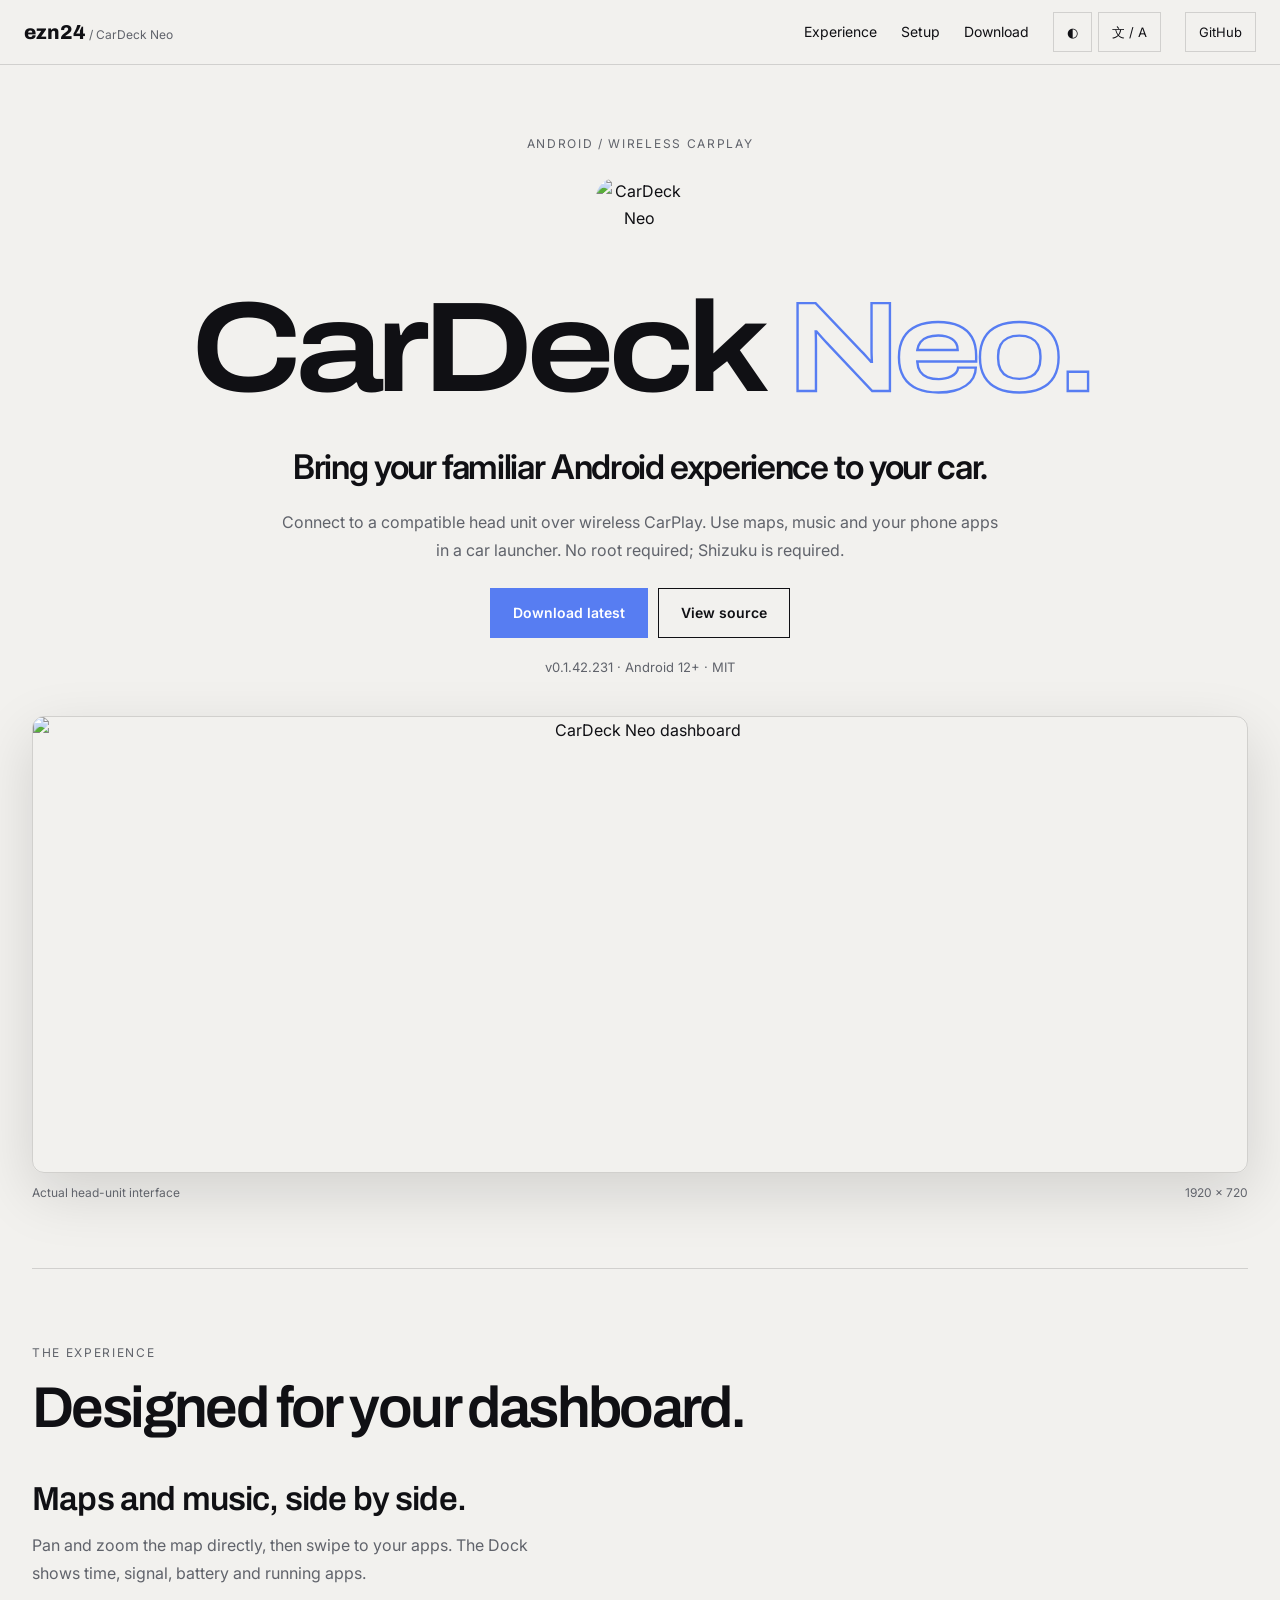
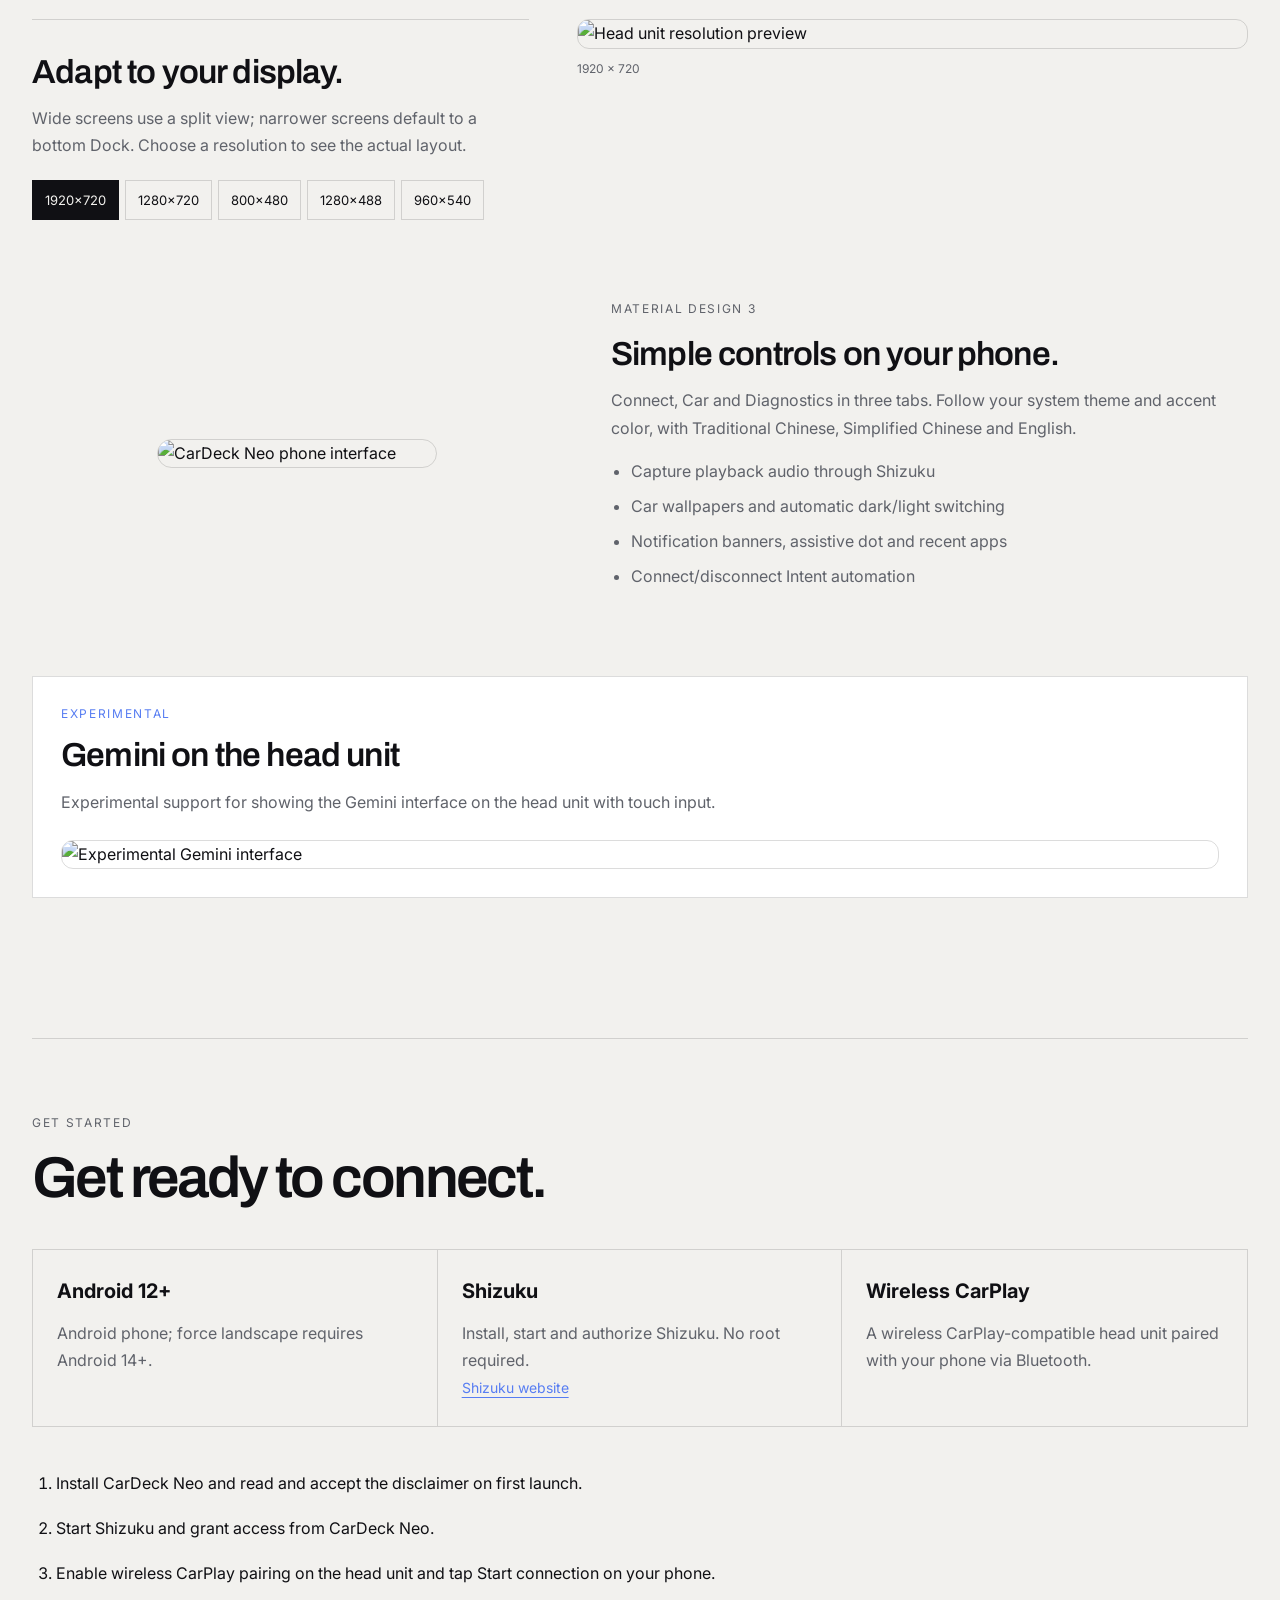
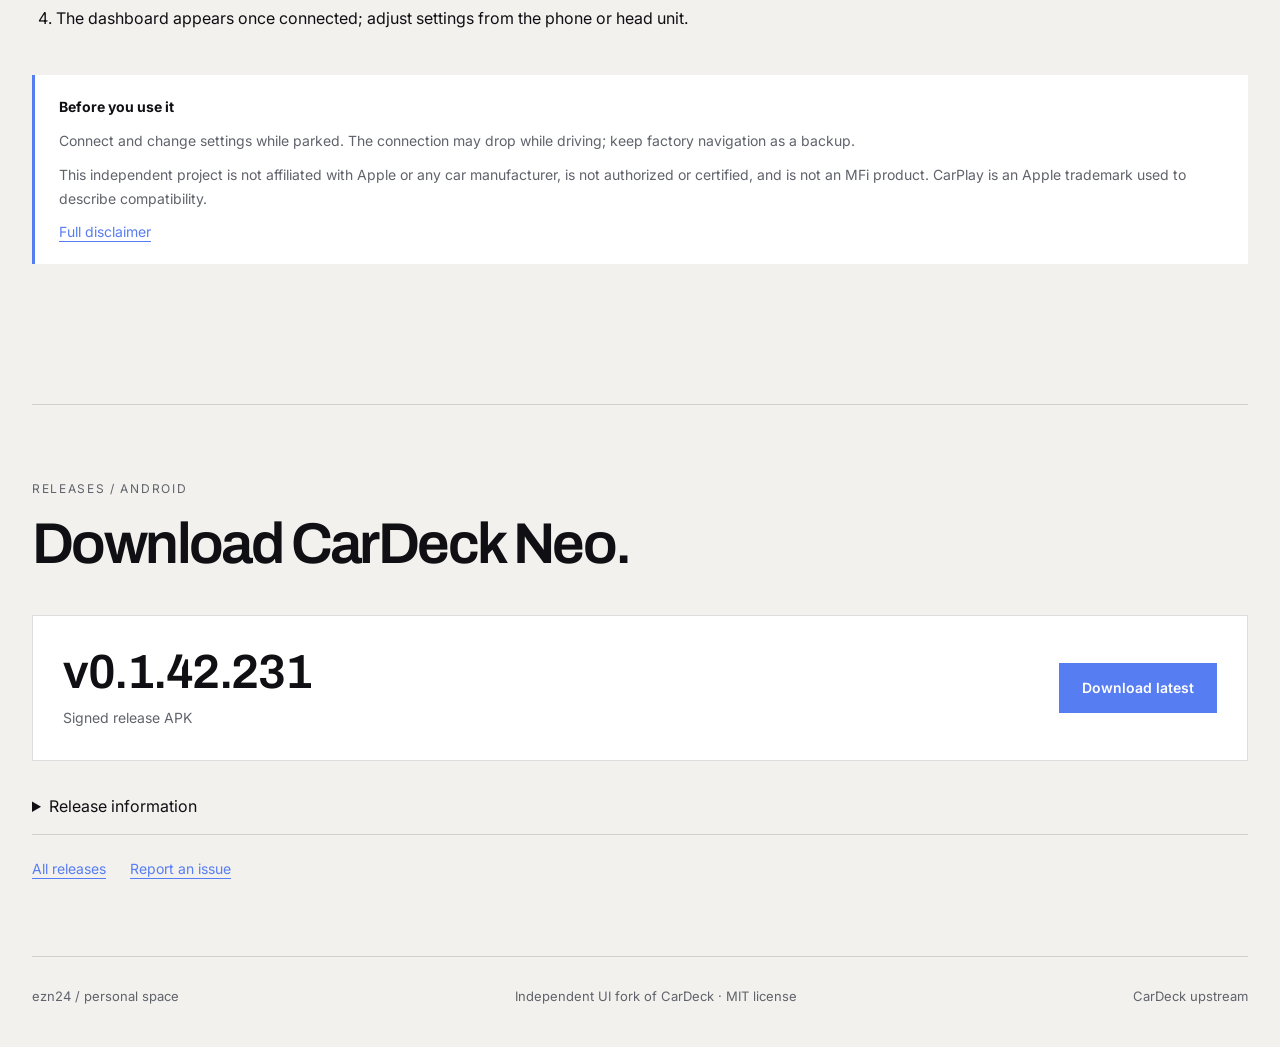
==== cardeck-neo/index.html @ fecfaf0f "Add multilingual CarDeck Neo product and download page" ====
<!doctype html>
<html lang="zh-Hant" data-theme="system">
<head>
  <meta charset="utf-8">
  <meta name="viewport" content="width=device-width,initial-scale=1">
  <meta name="color-scheme" content="light dark">
  <meta name="description" content="CarDeck Neo — Android 車載啟動器，透過無線 CarPlay 連接相容車機。">
  <title>CarDeck Neo — ezn24</title>
  <script>try{const t=localStorage.getItem('ezn24-theme');if(['light','dark','system'].includes(t))document.documentElement.dataset.theme=t}catch{}</script>
  <link rel="icon" href="https://raw.githubusercontent.com/ezn24/cardeck-neo/503ed3730d5a9365272294b79306cea5fcce115b/docs/images/icon.svg">
  <link rel="preconnect" href="https://fonts.googleapis.com">
  <link rel="preconnect" href="https://fonts.gstatic.com" crossorigin>
  <link href="https://fonts.googleapis.com/css2?family=Archivo:wdth,wght@118,620;118,800&family=Inter:wght@400;500;600;700&display=swap" rel="stylesheet">
  <link rel="stylesheet" href="./style.css?v=1">
  <script src="./app.js?v=1" defer></script>
</head>
<body>
  <header class="nav">
    <a class="brand" href="../">ezn24<span> / CarDeck Neo</span></a>
    <nav><a href="#experience" data-i="navExperience">體驗</a><a href="#setup" data-i="navSetup">安裝</a><a href="#download" data-i="navDownload">下載</a></nav>
    <div class="controls">
      <button id="theme" type="button" aria-label="Theme / 外觀" title="Theme / 外觀">◐</button>
      <button id="language" type="button" aria-label="Language / 語言" title="Language / 語言">文 / A</button>
      <div class="menu" id="theme-menu" hidden><button data-theme-choice="system" data-i="system">跟隨系統</button><button data-theme-choice="light" data-i="light">淺色</button><button data-theme-choice="dark" data-i="dark">深色</button></div>
      <div class="menu" id="language-menu" hidden><button data-lang-choice="system" data-i="system">跟隨系統</button><button data-lang-choice="zh-Hant">繁體中文</button><button data-lang-choice="zh-Hans">简体中文</button><button data-lang-choice="en">English</button></div>
    </div>
    <a class="github" href="https://github.com/ezn24/cardeck-neo">GitHub</a>
  </header>
  <main>
    <section class="hero wrap">
      <div class="eyebrow">ANDROID / WIRELESS CARPLAY</div>
      <img class="icon" src="https://raw.githubusercontent.com/ezn24/cardeck-neo/503ed3730d5a9365272294b79306cea5fcce115b/docs/images/icon.svg" width="88" height="88" alt="CarDeck Neo">
      <h1>CarDeck <em>Neo.</em></h1>
      <p class="lead" data-i="tagline">把熟悉的 Android 體驗，帶到你的車機。</p>
      <p class="intro" data-i="intro">透過無線 CarPlay 連接相容車機，在車載啟動器中使用地圖、音樂與手機應用程式。無須 Root，需要 Shizuku。</p>
      <div class="actions"><a class="button primary download-link" href="https://github.com/ezn24/cardeck-neo/releases/download/v0.1.42.231/CarDeck-Neo-0.1.42.231-release.apk" data-i="download">下載最新版</a><a class="button" href="https://github.com/ezn24/cardeck-neo" data-i="source">查看原始碼</a></div>
      <div class="release-inline"><span class="version">v0.1.42.231</span> · Android 12+ · MIT</div>
      <figure class="dashboard"><img src="https://raw.githubusercontent.com/ezn24/cardeck-neo/503ed3730d5a9365272294b79306cea5fcce115b/docs/screenshots/car-1920x720.png" alt="CarDeck Neo dashboard" width="1920" height="720" fetchpriority="high"><figcaption><span data-i="actual">實際車機介面</span><span>1920 × 720</span></figcaption></figure>
    </section>
    <section id="experience" class="wrap section">
      <div class="eyebrow">THE EXPERIENCE</div><h2 data-i="experienceTitle">為車載介面而設計。</h2>
      <div class="feature-layout">
        <div><h3 data-i="dashboardTitle">地圖與音樂，並排呈現。</h3><p data-i="dashboardText">可直接拖曳、縮放地圖，並從主畫面切換至應用程式頁面。Dock 提供時間、訊號、電量和執行中的應用程式。</p>
        <div class="divider"></div><h3 data-i="layoutTitle">適應不同車機尺寸。</h3><p data-i="layoutText">寬螢幕使用左右分割，較窄螢幕預設將 Dock 移到底部。選擇尺寸查看實際畫面。</p>
        <div class="sizes" aria-label="Screen resolution"><button data-shot="car-1920x720.png" aria-pressed="true">1920×720</button><button data-shot="car-1280x720.png">1280×720</button><button data-shot="car-800x480.png">800×480</button><button data-shot="car-1280x488.png">1280×488</button><button data-shot="car-960x540.png">960×540</button></div></div>
        <figure class="display-preview"><img id="resolution-image" src="https://raw.githubusercontent.com/ezn24/cardeck-neo/503ed3730d5a9365272294b79306cea5fcce115b/docs/screenshots/car-1920x720.png" alt="Head unit resolution preview" loading="lazy"><figcaption id="resolution-caption">1920 × 720</figcaption></figure>
      </div>
      <div class="feature-layout phone-layout"><img class="phone" src="https://raw.githubusercontent.com/ezn24/cardeck-neo/503ed3730d5a9365272294b79306cea5fcce115b/docs/screenshots/phone-home.png" alt="CarDeck Neo phone interface" loading="lazy"><div><div class="eyebrow">MATERIAL DESIGN 3</div><h3 data-i="phoneTitle">手機端，保持簡潔。</h3><p data-i="phoneText">連線、車機設定與診斷集中在三個分頁。跟隨系統深淺主題與主題色，支援繁體中文、簡體中文和英文。</p><ul class="feature-list"><li data-i="audio">透過 Shizuku 擷取系統播放音訊</li><li data-i="wallpaper">車機桌布、深淺主題自動切換</li><li data-i="notifications">通知橫幅、輔助圓點與最近使用的應用程式</li><li data-i="automation">連線／斷線 Intent 自動化</li></ul></div></div>
      <div class="gemini"><div class="eyebrow">EXPERIMENTAL</div><h3 data-i="geminiTitle">Gemini 車機整合</h3><p data-i="geminiText">實驗性功能，可在車機顯示 Gemini 介面並回應觸控。</p><img src="https://raw.githubusercontent.com/ezn24/cardeck-neo/503ed3730d5a9365272294b79306cea5fcce115b/docs/screenshots/car-gemini-1920x720.png" alt="Experimental Gemini interface" loading="lazy"></div>
    </section>
    <section id="setup" class="wrap section"><div class="eyebrow">GET STARTED</div><h2 data-i="setupTitle">準備好，開始連線。</h2>
      <div class="requirements"><div><strong>Android 12+</strong><p data-i="reqAndroid">Android 手機；強制橫向需要 Android 14+。</p></div><div><strong>Shizuku</strong><p data-i="reqShizuku">安裝、啟動並授權 Shizuku，無須 Root。</p><a href="https://shizuku.rikka.app/" data-i="shizukuLink">Shizuku 官方網站</a></div><div><strong>Wireless CarPlay</strong><p data-i="reqCar">支援無線 CarPlay 的車機，已與手機透過藍牙配對。</p></div></div>
      <ol class="steps"><li data-i="step1">安裝 CarDeck Neo，首次啟動時閱讀並同意免責聲明。</li><li data-i="step2">啟動 Shizuku，並在 CarDeck Neo 首頁授權。</li><li data-i="step3">開啟車機的無線 CarPlay 配對模式，在手機點選開始連線。</li><li data-i="step4">連線後車機會出現主畫面，可透過手機或車機設定調整。</li></ol>
      <aside class="notice"><strong data-i="safetyTitle">使用前請注意</strong><p data-i="safety">請在停車時連線與調整設定。行駛途中可能斷線，請保留原廠導航作為備援。</p><p data-i="unofficial">本專案與 Apple 或車廠無隸屬關係，未獲授權或認證，並非 MFi 產品。CarPlay 為 Apple 商標，僅用於說明相容性。</p><a href="https://github.com/ezn24/cardeck-neo/blob/main/DISCLAIMER.md" data-i="disclaimer">完整免責聲明</a></aside>
    </section>
    <section id="download" class="wrap section"><div class="eyebrow">RELEASES / ANDROID</div><h2 data-i="downloadTitle">下載 CarDeck Neo。</h2><div class="download-panel"><div><strong class="version">v0.1.42.231</strong><p id="release-date"></p><p id="release-info" data-i="signed">正式簽名 APK</p></div><a class="button primary download-link" href="https://github.com/ezn24/cardeck-neo/releases/download/v0.1.42.231/CarDeck-Neo-0.1.42.231-release.apk" data-i="download">下載最新版</a></div><details><summary data-i="details">版本資訊</summary><pre id="release-notes"></pre></details><div class="inline-links"><a href="https://github.com/ezn24/cardeck-neo/releases" data-i="releases">所有版本</a><a href="https://github.com/ezn24/cardeck-neo/issues" data-i="issues">問題回報</a></div></section>
  </main>
  <footer class="wrap"><a href="../">ezn24 / personal space</a><span data-i="credits">基於 CarDeck 的獨立 UI 衍生專案 · MIT 授權</span><a href="https://github.com/shaonialife/cardeck">CarDeck upstream</a></footer>
</body>
</html>
---- cardeck-neo/style.css ----
:root{color-scheme:light;--bg:#f2f1ee;--ink:#101014;--muted:#60636b;--line:#10101425;--surface:#fff;--accent:#577df2}
:root[data-theme=dark]{color-scheme:dark;--bg:#121316;--ink:#f4f4f4;--muted:#aaaeb8;--line:#ffffff26;--surface:#1b1d22}
@media(prefers-color-scheme:dark){:root[data-theme=system]{color-scheme:dark;--bg:#121316;--ink:#f4f4f4;--muted:#aaaeb8;--line:#ffffff26;--surface:#1b1d22}}
*{box-sizing:border-box}html{scroll-behavior:smooth;scroll-padding-top:88px}body{margin:0;background:var(--bg);color:var(--ink);font:16px/1.7 Inter,"Noto Sans TC",sans-serif}a{color:inherit;text-decoration:none}button{font:inherit;color:inherit;cursor:pointer;background:transparent;border:1px solid var(--line)}a:focus-visible,button:focus-visible,summary:focus-visible{outline:2px solid var(--accent);outline-offset:4px}.nav{position:sticky;top:0;z-index:5;display:flex;align-items:center;gap:24px;padding:12px max(24px,calc((100vw - 1240px)/2));border-bottom:1px solid var(--line);background:var(--bg)}.brand{font:800 20px Archivo,sans-serif;white-space:nowrap}.brand span{font:12px Inter,sans-serif;color:var(--muted)}nav{display:flex;gap:24px;margin-left:auto;font-size:14px}nav a:hover,.github:hover,.inline-links a:hover{color:var(--accent)}.controls{display:flex;gap:6px;position:relative}.controls>button,.github{padding:8px 13px;border:1px solid var(--line);font-size:13px;white-space:nowrap;transition:background .2s,color .2s}.controls>button:hover,.github:hover{background:var(--ink);color:var(--bg)}.menu{position:absolute;right:0;top:46px;width:160px;padding:5px;background:var(--surface);border:1px solid var(--line);box-shadow:0 12px 30px #0002}.menu button{display:block;width:100%;text-align:left;border:0;padding:9px;font-size:14px}.menu button:hover{background:var(--accent);color:white}.wrap{width:min(1240px,calc(100% - 64px));margin:auto}.hero{text-align:center;padding-top:70px}.eyebrow{font:12px/1.5 Inter,monospace;letter-spacing:.14em;color:var(--muted);text-transform:uppercase}.icon{display:block;margin:25px auto 16px;border-radius:20px}.hero h1{font:620 clamp(58px,10vw,148px)/.98 Archivo,Inter,sans-serif;font-stretch:118%;letter-spacing:-.06em;margin:20px 0 26px}.hero em{font-style:normal;color:transparent;-webkit-text-stroke:2.4px var(--accent)}.lead{font-size:clamp(22px,3vw,34px);letter-spacing:-.04em;margin:0 0 14px;font-weight:600}.intro{max-width:720px;margin:0 auto 24px;color:var(--muted)}.actions{display:flex;justify-content:center;gap:10px;flex-wrap:wrap}.button{display:inline-flex;align-items:center;justify-content:center;border:1px solid var(--ink);padding:12px 22px;min-height:48px;font-size:14px;font-weight:600;transition:background .2s,color .2s,transform .2s}.button:hover{background:var(--ink);color:var(--bg);transform:translateY(-2px)}.primary{background:var(--accent);border-color:var(--accent);color:white}.primary:hover{background:var(--ink);border-color:var(--ink)}.release-inline{font-size:13px;color:var(--muted);margin:18px 0 38px}.dashboard,.display-preview{margin:0}.dashboard img,.display-preview img,.gemini img{display:block;width:100%;height:auto;border:1px solid var(--line);border-radius:12px}.dashboard img{box-shadow:0 20px 60px #0002}.dashboard figcaption,.display-preview figcaption{display:flex;justify-content:space-between;font-size:12px;color:var(--muted);padding-top:10px}.section{border-top:1px solid var(--line);padding:75px 0;margin-top:65px}h2{font:620 clamp(32px,4.5vw,64px)/1.12 Archivo,Inter,sans-serif;letter-spacing:-.045em;margin:14px 0 38px}h3{font:600 clamp(22px,2.6vw,34px)/1.25 Archivo,Inter,sans-serif;letter-spacing:-.025em;margin:0 0 12px}p{margin:0 0 16px}.feature-layout{display:grid;grid-template-columns:1fr 1.35fr;gap:48px;align-items:center}.feature-layout p,.gemini p{color:var(--muted)}.divider{border-top:1px solid var(--line);margin:32px 0}.sizes{display:flex;flex-wrap:wrap;gap:6px;margin-top:20px}.sizes button{padding:8px 12px;font-size:13px}.sizes button[aria-pressed=true]{background:var(--ink);color:var(--bg);border-color:var(--ink)}.display-preview{min-height:220px;display:flex;flex-direction:column;justify-content:center}.phone-layout{margin-top:80px;grid-template-columns:1fr 1.2fr}.phone{max-width:280px;width:85%;display:block;margin:auto;border-radius:20px;border:1px solid var(--line)}.phone-layout .eyebrow{margin-bottom:16px}.feature-list{padding-left:20px;color:var(--muted)}.feature-list li{margin:8px 0}.gemini{margin-top:70px;padding:28px;background:var(--surface);border:1px solid var(--line)}.gemini .eyebrow{color:var(--accent);margin-bottom:12px}.gemini img{margin-top:24px}.requirements{display:grid;grid-template-columns:repeat(3,1fr);border:1px solid var(--line)}.requirements>div{padding:24px;border-right:1px solid var(--line)}.requirements>div:last-child{border:0}.requirements strong{font-size:20px}.requirements p{color:var(--muted);margin:12px 0 0}.requirements a,.notice a,.inline-links a{font-size:14px;color:var(--accent);text-decoration:underline;text-underline-offset:4px}.steps{padding-left:24px;margin:34px 0;color:var(--ink)}.steps li{padding:9px 0}.notice{border-left:3px solid var(--accent);padding:20px 24px;background:var(--surface);font-size:14px}.notice p{margin:10px 0;color:var(--muted)}.download-panel{display:flex;justify-content:space-between;align-items:center;gap:20px;padding:30px;background:var(--surface);border:1px solid var(--line)}.download-panel strong{font:620 clamp(24px,4vw,48px) Archivo,sans-serif;letter-spacing:-.03em}.download-panel p{color:var(--muted);margin:8px 0 0;font-size:14px}details{margin-top:18px;border-bottom:1px solid var(--line);padding:14px 0}summary{cursor:pointer}pre{font:13px/1.6 monospace;white-space:pre-wrap;overflow-wrap:anywhere;color:var(--muted)}.inline-links{display:flex;gap:24px;padding-top:22px}footer{display:flex;flex-wrap:wrap;justify-content:space-between;gap:16px;border-top:1px solid var(--line);padding:28px 0 40px;color:var(--muted);font-size:13px}.hero>*{animation:enter .8s ease both}.hero h1{animation-delay:.08s}.dashboard{animation-delay:.16s}@keyframes enter{from{opacity:0;transform:translateY(16px)}to{opacity:1;transform:none}}
@media(max-width:760px){.nav{padding:10px 14px;gap:10px;flex-wrap:wrap}.brand{font-size:17px}.brand span{display:none}nav{order:3;width:100%;justify-content:center;border-top:1px solid var(--line);padding-top:8px;gap:25px}.controls{margin-left:auto}.wrap{width:calc(100% - 32px)}.hero{padding-top:42px}.hero em{-webkit-text-stroke:1.6px var(--accent)}.section{padding:42px 0;margin-top:36px}.feature-layout,.phone-layout{grid-template-columns:1fr;gap:24px}.phone-layout{margin-top:45px}.gemini{margin-top:38px;padding:16px}.requirements{grid-template-columns:1fr}.requirements>div{border-right:0;border-bottom:1px solid var(--line)}.download-panel{align-items:flex-start;flex-direction:column;padding:20px}.display-preview{min-height:0}.hero h1{font-size:clamp(48px,12vw,92px)}footer{flex-direction:column}}
@media(prefers-reduced-motion:reduce){*,*:before,*:after{animation:none!important;transition:none!important;scroll-behavior:auto!important}}
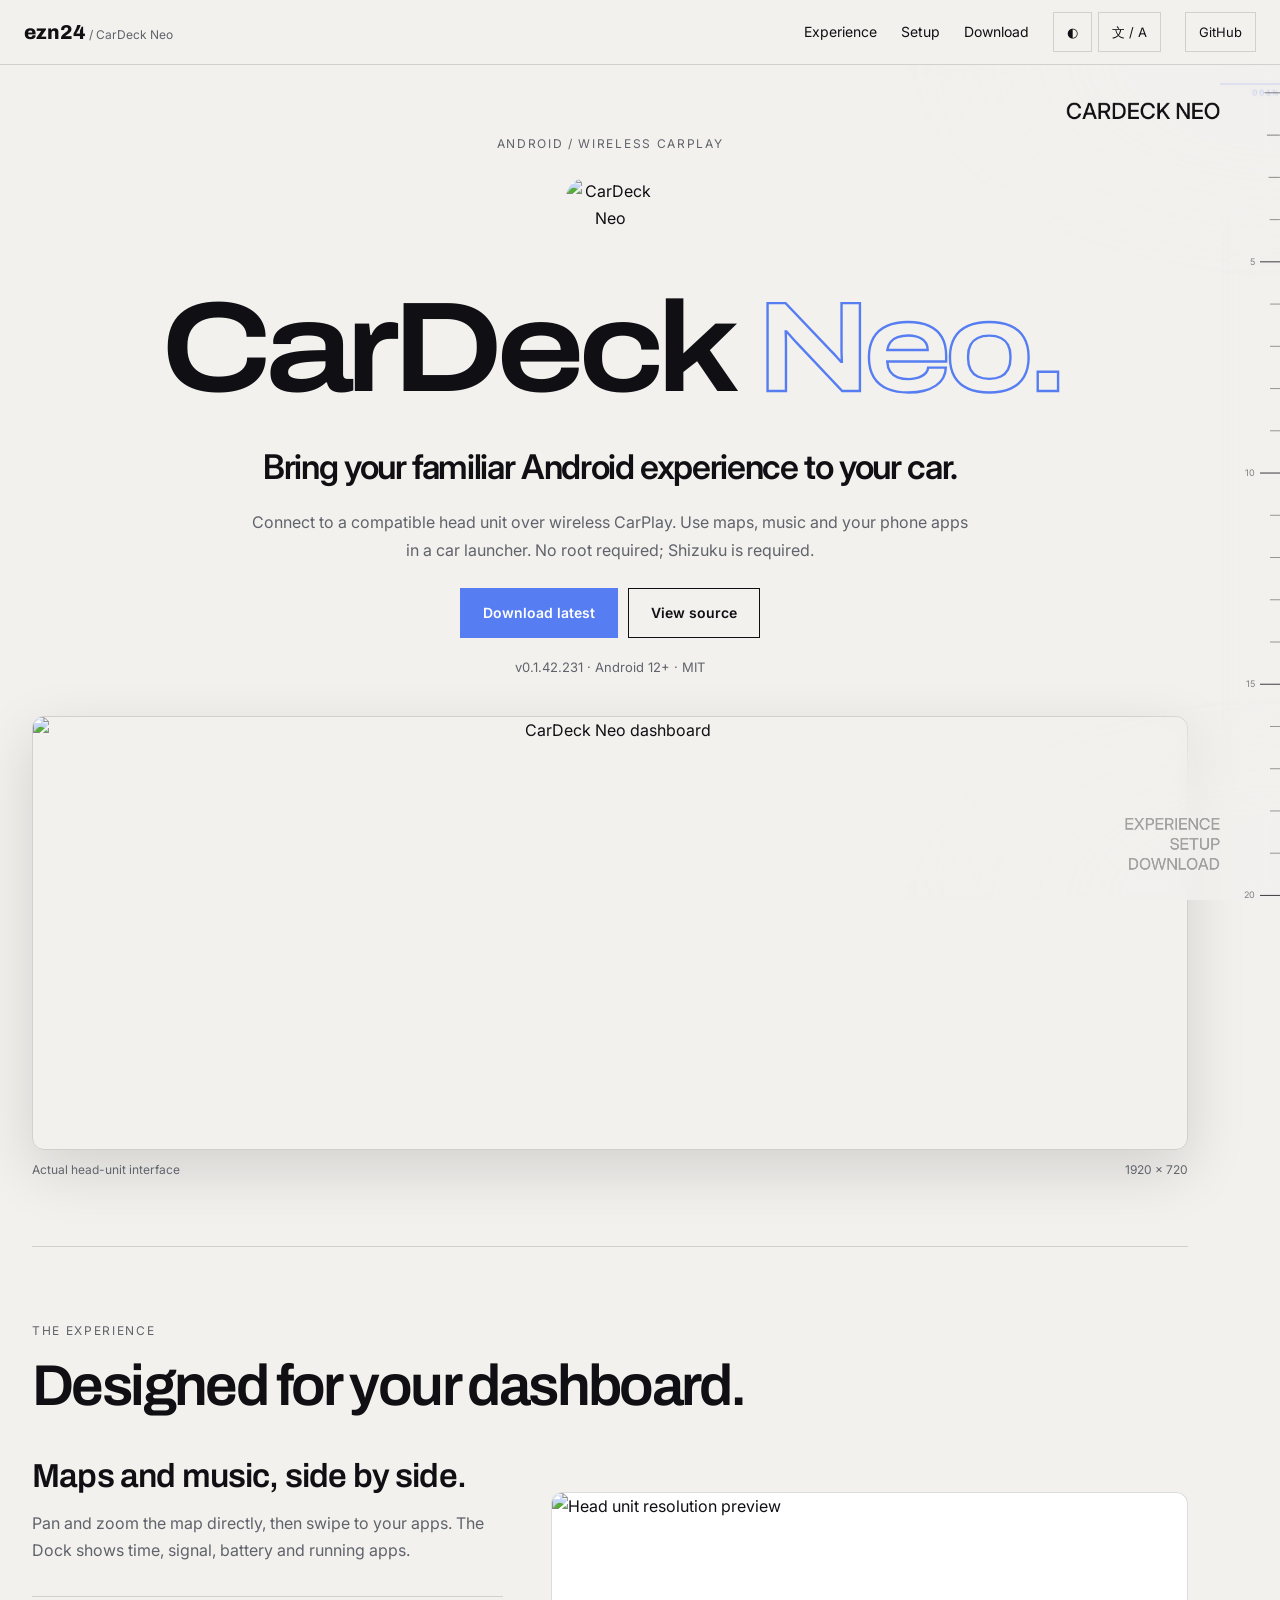
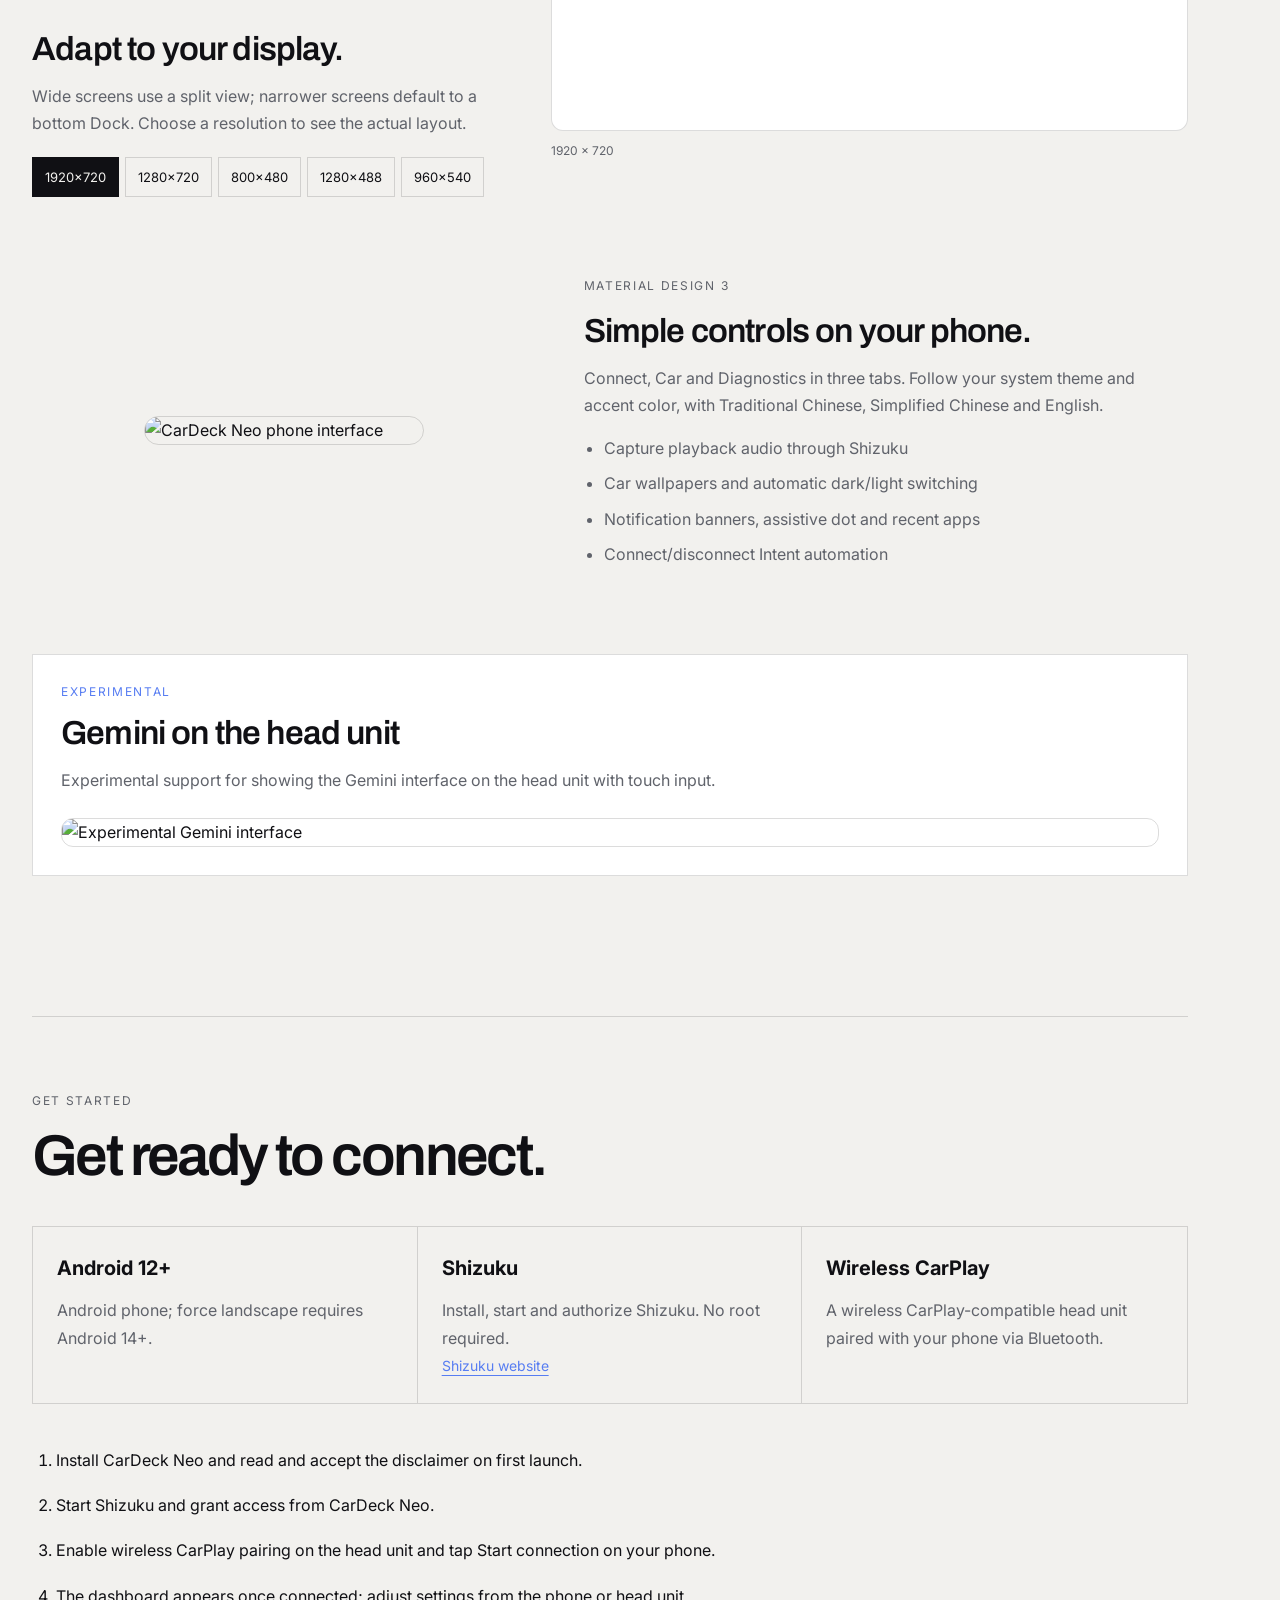
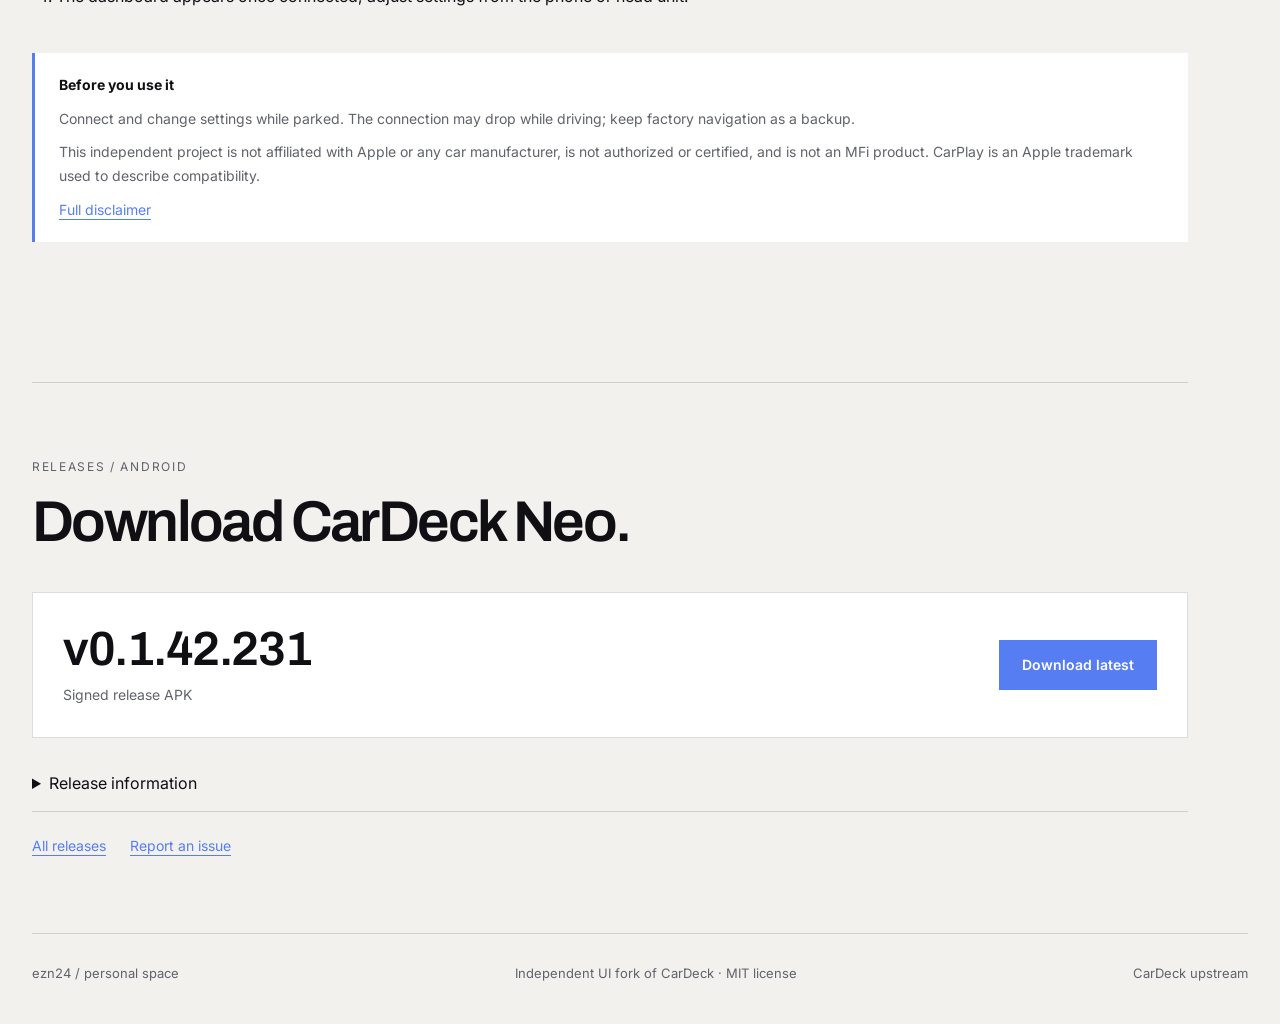
==== commit f3ff1da9: "Animate resolution previews and reuse scroll instrument on CarDeck product page" ====
--- a/cardeck-neo/index.html
+++ b/cardeck-neo/index.html
@@ -7,12 +7,13 @@
   <meta name="description" content="CarDeck Neo — Android 車載啟動器，透過無線 CarPlay 連接相容車機。">
   <title>CarDeck Neo — ezn24</title>
   <script>try{const t=localStorage.getItem('ezn24-theme');if(['light','dark','system'].includes(t))document.documentElement.dataset.theme=t}catch{}</script>
-  <link rel="icon" href="https://raw.githubusercontent.com/ezn24/cardeck-neo/503ed3730d5a9365272294b79306cea5fcce115b/docs/images/icon.svg">
+  <link rel="icon" href="https://raw.githubusercontent.com/ezn24/cardeck-neo/a60abd3bf1b0d217e867acc63d9ff0faf646448d/docs/images/icon.svg">
   <link rel="preconnect" href="https://fonts.googleapis.com">
   <link rel="preconnect" href="https://fonts.gstatic.com" crossorigin>
   <link href="https://fonts.googleapis.com/css2?family=Archivo:wdth,wght@118,620;118,800&family=Inter:wght@400;500;600;700&display=swap" rel="stylesheet">
-  <link rel="stylesheet" href="./style.css?v=1">
-  <script src="./app.js?v=1" defer></script>
+  <link rel="stylesheet" href="./style.css?v=3">
+  <script src="./app.js?v=3" defer></script>
+  <script src="../scroll-instrument.js?v=20261120-sections" defer></script>
 </head>
 <body>
   <header class="nav">
@@ -26,34 +27,34 @@
     </div>
     <a class="github" href="https://github.com/ezn24/cardeck-neo">GitHub</a>
   </header>
-  <main>
-    <section class="hero wrap">
+  <main id="main" class="product-main">
+    <section id="overview" class="hero wrap" data-instrument-label="CARDECK NEO">
       <div class="eyebrow">ANDROID / WIRELESS CARPLAY</div>
-      <img class="icon" src="https://raw.githubusercontent.com/ezn24/cardeck-neo/503ed3730d5a9365272294b79306cea5fcce115b/docs/images/icon.svg" width="88" height="88" alt="CarDeck Neo">
+      <img class="icon" src="https://raw.githubusercontent.com/ezn24/cardeck-neo/a60abd3bf1b0d217e867acc63d9ff0faf646448d/docs/images/icon.svg" width="88" height="88" alt="CarDeck Neo">
       <h1>CarDeck <em>Neo.</em></h1>
       <p class="lead" data-i="tagline">把熟悉的 Android 體驗，帶到你的車機。</p>
       <p class="intro" data-i="intro">透過無線 CarPlay 連接相容車機，在車載啟動器中使用地圖、音樂與手機應用程式。無須 Root，需要 Shizuku。</p>
       <div class="actions"><a class="button primary download-link" href="https://github.com/ezn24/cardeck-neo/releases/download/v0.1.42.231/CarDeck-Neo-0.1.42.231-release.apk" data-i="download">下載最新版</a><a class="button" href="https://github.com/ezn24/cardeck-neo" data-i="source">查看原始碼</a></div>
       <div class="release-inline"><span class="version">v0.1.42.231</span> · Android 12+ · MIT</div>
-      <figure class="dashboard"><img src="https://raw.githubusercontent.com/ezn24/cardeck-neo/503ed3730d5a9365272294b79306cea5fcce115b/docs/screenshots/car-1920x720.png" alt="CarDeck Neo dashboard" width="1920" height="720" fetchpriority="high"><figcaption><span data-i="actual">實際車機介面</span><span>1920 × 720</span></figcaption></figure>
+      <figure class="dashboard"><img src="https://raw.githubusercontent.com/ezn24/cardeck-neo/a60abd3bf1b0d217e867acc63d9ff0faf646448d/docs/screenshots/car-1920x720.png" alt="CarDeck Neo dashboard" width="1920" height="720" fetchpriority="high"><figcaption><span data-i="actual">實際車機介面</span><span>1920 × 720</span></figcaption></figure>
     </section>
-    <section id="experience" class="wrap section">
+    <section id="experience" data-instrument-label="EXPERIENCE" class="wrap section">
       <div class="eyebrow">THE EXPERIENCE</div><h2 data-i="experienceTitle">為車載介面而設計。</h2>
       <div class="feature-layout">
         <div><h3 data-i="dashboardTitle">地圖與音樂，並排呈現。</h3><p data-i="dashboardText">可直接拖曳、縮放地圖，並從主畫面切換至應用程式頁面。Dock 提供時間、訊號、電量和執行中的應用程式。</p>
         <div class="divider"></div><h3 data-i="layoutTitle">適應不同車機尺寸。</h3><p data-i="layoutText">寬螢幕使用左右分割，較窄螢幕預設將 Dock 移到底部。選擇尺寸查看實際畫面。</p>
         <div class="sizes" aria-label="Screen resolution"><button data-shot="car-1920x720.png" aria-pressed="true">1920×720</button><button data-shot="car-1280x720.png">1280×720</button><button data-shot="car-800x480.png">800×480</button><button data-shot="car-1280x488.png">1280×488</button><button data-shot="car-960x540.png">960×540</button></div></div>
-        <figure class="display-preview"><img id="resolution-image" src="https://raw.githubusercontent.com/ezn24/cardeck-neo/503ed3730d5a9365272294b79306cea5fcce115b/docs/screenshots/car-1920x720.png" alt="Head unit resolution preview" loading="lazy"><figcaption id="resolution-caption">1920 × 720</figcaption></figure>
+        <figure class="display-preview"><div class="resolution-frame" id="resolution-frame"><img id="resolution-image" src="https://raw.githubusercontent.com/ezn24/cardeck-neo/a60abd3bf1b0d217e867acc63d9ff0faf646448d/docs/screenshots/car-1920x720.png" alt="Head unit resolution preview" width="1920" height="720" loading="lazy"></div><figcaption id="resolution-caption">1920 × 720</figcaption></figure>
       </div>
-      <div class="feature-layout phone-layout"><img class="phone" src="https://raw.githubusercontent.com/ezn24/cardeck-neo/503ed3730d5a9365272294b79306cea5fcce115b/docs/screenshots/phone-home.png" alt="CarDeck Neo phone interface" loading="lazy"><div><div class="eyebrow">MATERIAL DESIGN 3</div><h3 data-i="phoneTitle">手機端，保持簡潔。</h3><p data-i="phoneText">連線、車機設定與診斷集中在三個分頁。跟隨系統深淺主題與主題色，支援繁體中文、簡體中文和英文。</p><ul class="feature-list"><li data-i="audio">透過 Shizuku 擷取系統播放音訊</li><li data-i="wallpaper">車機桌布、深淺主題自動切換</li><li data-i="notifications">通知橫幅、輔助圓點與最近使用的應用程式</li><li data-i="automation">連線／斷線 Intent 自動化</li></ul></div></div>
-      <div class="gemini"><div class="eyebrow">EXPERIMENTAL</div><h3 data-i="geminiTitle">Gemini 車機整合</h3><p data-i="geminiText">實驗性功能，可在車機顯示 Gemini 介面並回應觸控。</p><img src="https://raw.githubusercontent.com/ezn24/cardeck-neo/503ed3730d5a9365272294b79306cea5fcce115b/docs/screenshots/car-gemini-1920x720.png" alt="Experimental Gemini interface" loading="lazy"></div>
+      <div class="feature-layout phone-layout"><img class="phone" src="https://raw.githubusercontent.com/ezn24/cardeck-neo/a60abd3bf1b0d217e867acc63d9ff0faf646448d/docs/screenshots/phone-home.png" alt="CarDeck Neo phone interface" loading="lazy"><div><div class="eyebrow">MATERIAL DESIGN 3</div><h3 data-i="phoneTitle">手機端，保持簡潔。</h3><p data-i="phoneText">連線、車機設定與診斷集中在三個分頁。跟隨系統深淺主題與主題色，支援繁體中文、簡體中文和英文。</p><ul class="feature-list"><li data-i="audio">透過 Shizuku 擷取系統播放音訊</li><li data-i="wallpaper">車機桌布、深淺主題自動切換</li><li data-i="notifications">通知橫幅、輔助圓點與最近使用的應用程式</li><li data-i="automation">連線／斷線 Intent 自動化</li></ul></div></div>
+      <div class="gemini"><div class="eyebrow">EXPERIMENTAL</div><h3 data-i="geminiTitle">Gemini 車機整合</h3><p data-i="geminiText">實驗性功能，可在車機顯示 Gemini 介面並回應觸控。</p><img src="https://raw.githubusercontent.com/ezn24/cardeck-neo/a60abd3bf1b0d217e867acc63d9ff0faf646448d/docs/screenshots/car-gemini-1920x720.png" alt="Experimental Gemini interface" loading="lazy"></div>
     </section>
-    <section id="setup" class="wrap section"><div class="eyebrow">GET STARTED</div><h2 data-i="setupTitle">準備好，開始連線。</h2>
+    <section id="setup" data-instrument-label="SETUP" class="wrap section"><div class="eyebrow">GET STARTED</div><h2 data-i="setupTitle">準備好，開始連線。</h2>
       <div class="requirements"><div><strong>Android 12+</strong><p data-i="reqAndroid">Android 手機；強制橫向需要 Android 14+。</p></div><div><strong>Shizuku</strong><p data-i="reqShizuku">安裝、啟動並授權 Shizuku，無須 Root。</p><a href="https://shizuku.rikka.app/" data-i="shizukuLink">Shizuku 官方網站</a></div><div><strong>Wireless CarPlay</strong><p data-i="reqCar">支援無線 CarPlay 的車機，已與手機透過藍牙配對。</p></div></div>
       <ol class="steps"><li data-i="step1">安裝 CarDeck Neo，首次啟動時閱讀並同意免責聲明。</li><li data-i="step2">啟動 Shizuku，並在 CarDeck Neo 首頁授權。</li><li data-i="step3">開啟車機的無線 CarPlay 配對模式，在手機點選開始連線。</li><li data-i="step4">連線後車機會出現主畫面，可透過手機或車機設定調整。</li></ol>
       <aside class="notice"><strong data-i="safetyTitle">使用前請注意</strong><p data-i="safety">請在停車時連線與調整設定。行駛途中可能斷線，請保留原廠導航作為備援。</p><p data-i="unofficial">本專案與 Apple 或車廠無隸屬關係，未獲授權或認證，並非 MFi 產品。CarPlay 為 Apple 商標，僅用於說明相容性。</p><a href="https://github.com/ezn24/cardeck-neo/blob/main/DISCLAIMER.md" data-i="disclaimer">完整免責聲明</a></aside>
     </section>
-    <section id="download" class="wrap section"><div class="eyebrow">RELEASES / ANDROID</div><h2 data-i="downloadTitle">下載 CarDeck Neo。</h2><div class="download-panel"><div><strong class="version">v0.1.42.231</strong><p id="release-date"></p><p id="release-info" data-i="signed">正式簽名 APK</p></div><a class="button primary download-link" href="https://github.com/ezn24/cardeck-neo/releases/download/v0.1.42.231/CarDeck-Neo-0.1.42.231-release.apk" data-i="download">下載最新版</a></div><details><summary data-i="details">版本資訊</summary><pre id="release-notes"></pre></details><div class="inline-links"><a href="https://github.com/ezn24/cardeck-neo/releases" data-i="releases">所有版本</a><a href="https://github.com/ezn24/cardeck-neo/issues" data-i="issues">問題回報</a></div></section>
+    <section id="download" data-instrument-label="DOWNLOAD" class="wrap section"><div class="eyebrow">RELEASES / ANDROID</div><h2 data-i="downloadTitle">下載 CarDeck Neo。</h2><div class="download-panel"><div><strong class="version">v0.1.42.231</strong><p id="release-date"></p><p id="release-info" data-i="signed">正式簽名 APK</p></div><a class="button primary download-link" href="https://github.com/ezn24/cardeck-neo/releases/download/v0.1.42.231/CarDeck-Neo-0.1.42.231-release.apk" data-i="download">下載最新版</a></div><details><summary data-i="details">版本資訊</summary><pre id="release-notes"></pre></details><div class="inline-links"><a href="https://github.com/ezn24/cardeck-neo/releases" data-i="releases">所有版本</a><a href="https://github.com/ezn24/cardeck-neo/issues" data-i="issues">問題回報</a></div></section>
   </main>
   <footer class="wrap"><a href="../">ezn24 / personal space</a><span data-i="credits">基於 CarDeck 的獨立 UI 衍生專案 · MIT 授權</span><a href="https://github.com/shaonialife/cardeck">CarDeck upstream</a></footer>
 </body>
--- a/cardeck-neo/style.css
+++ b/cardeck-neo/style.css
@@ -1,6 +1,11 @@
 :root{color-scheme:light;--bg:#f2f1ee;--ink:#101014;--muted:#60636b;--line:#10101425;--surface:#fff;--accent:#577df2}
 :root[data-theme=dark]{color-scheme:dark;--bg:#121316;--ink:#f4f4f4;--muted:#aaaeb8;--line:#ffffff26;--surface:#1b1d22}
 @media(prefers-color-scheme:dark){:root[data-theme=system]{color-scheme:dark;--bg:#121316;--ink:#f4f4f4;--muted:#aaaeb8;--line:#ffffff26;--surface:#1b1d22}}
-*{box-sizing:border-box}html{scroll-behavior:smooth;scroll-padding-top:88px}body{margin:0;background:var(--bg);color:var(--ink);font:16px/1.7 Inter,"Noto Sans TC",sans-serif}a{color:inherit;text-decoration:none}button{font:inherit;color:inherit;cursor:pointer;background:transparent;border:1px solid var(--line)}a:focus-visible,button:focus-visible,summary:focus-visible{outline:2px solid var(--accent);outline-offset:4px}.nav{position:sticky;top:0;z-index:5;display:flex;align-items:center;gap:24px;padding:12px max(24px,calc((100vw - 1240px)/2));border-bottom:1px solid var(--line);background:var(--bg)}.brand{font:800 20px Archivo,sans-serif;white-space:nowrap}.brand span{font:12px Inter,sans-serif;color:var(--muted)}nav{display:flex;gap:24px;margin-left:auto;font-size:14px}nav a:hover,.github:hover,.inline-links a:hover{color:var(--accent)}.controls{display:flex;gap:6px;position:relative}.controls>button,.github{padding:8px 13px;border:1px solid var(--line);font-size:13px;white-space:nowrap;transition:background .2s,color .2s}.controls>button:hover,.github:hover{background:var(--ink);color:var(--bg)}.menu{position:absolute;right:0;top:46px;width:160px;padding:5px;background:var(--surface);border:1px solid var(--line);box-shadow:0 12px 30px #0002}.menu button{display:block;width:100%;text-align:left;border:0;padding:9px;font-size:14px}.menu button:hover{background:var(--accent);color:white}.wrap{width:min(1240px,calc(100% - 64px));margin:auto}.hero{text-align:center;padding-top:70px}.eyebrow{font:12px/1.5 Inter,monospace;letter-spacing:.14em;color:var(--muted);text-transform:uppercase}.icon{display:block;margin:25px auto 16px;border-radius:20px}.hero h1{font:620 clamp(58px,10vw,148px)/.98 Archivo,Inter,sans-serif;font-stretch:118%;letter-spacing:-.06em;margin:20px 0 26px}.hero em{font-style:normal;color:transparent;-webkit-text-stroke:2.4px var(--accent)}.lead{font-size:clamp(22px,3vw,34px);letter-spacing:-.04em;margin:0 0 14px;font-weight:600}.intro{max-width:720px;margin:0 auto 24px;color:var(--muted)}.actions{display:flex;justify-content:center;gap:10px;flex-wrap:wrap}.button{display:inline-flex;align-items:center;justify-content:center;border:1px solid var(--ink);padding:12px 22px;min-height:48px;font-size:14px;font-weight:600;transition:background .2s,color .2s,transform .2s}.button:hover{background:var(--ink);color:var(--bg);transform:translateY(-2px)}.primary{background:var(--accent);border-color:var(--accent);color:white}.primary:hover{background:var(--ink);border-color:var(--ink)}.release-inline{font-size:13px;color:var(--muted);margin:18px 0 38px}.dashboard,.display-preview{margin:0}.dashboard img,.display-preview img,.gemini img{display:block;width:100%;height:auto;border:1px solid var(--line);border-radius:12px}.dashboard img{box-shadow:0 20px 60px #0002}.dashboard figcaption,.display-preview figcaption{display:flex;justify-content:space-between;font-size:12px;color:var(--muted);padding-top:10px}.section{border-top:1px solid var(--line);padding:75px 0;margin-top:65px}h2{font:620 clamp(32px,4.5vw,64px)/1.12 Archivo,Inter,sans-serif;letter-spacing:-.045em;margin:14px 0 38px}h3{font:600 clamp(22px,2.6vw,34px)/1.25 Archivo,Inter,sans-serif;letter-spacing:-.025em;margin:0 0 12px}p{margin:0 0 16px}.feature-layout{display:grid;grid-template-columns:1fr 1.35fr;gap:48px;align-items:center}.feature-layout p,.gemini p{color:var(--muted)}.divider{border-top:1px solid var(--line);margin:32px 0}.sizes{display:flex;flex-wrap:wrap;gap:6px;margin-top:20px}.sizes button{padding:8px 12px;font-size:13px}.sizes button[aria-pressed=true]{background:var(--ink);color:var(--bg);border-color:var(--ink)}.display-preview{min-height:220px;display:flex;flex-direction:column;justify-content:center}.phone-layout{margin-top:80px;grid-template-columns:1fr 1.2fr}.phone{max-width:280px;width:85%;display:block;margin:auto;border-radius:20px;border:1px solid var(--line)}.phone-layout .eyebrow{margin-bottom:16px}.feature-list{padding-left:20px;color:var(--muted)}.feature-list li{margin:8px 0}.gemini{margin-top:70px;padding:28px;background:var(--surface);border:1px solid var(--line)}.gemini .eyebrow{color:var(--accent);margin-bottom:12px}.gemini img{margin-top:24px}.requirements{display:grid;grid-template-columns:repeat(3,1fr);border:1px solid var(--line)}.requirements>div{padding:24px;border-right:1px solid var(--line)}.requirements>div:last-child{border:0}.requirements strong{font-size:20px}.requirements p{color:var(--muted);margin:12px 0 0}.requirements a,.notice a,.inline-links a{font-size:14px;color:var(--accent);text-decoration:underline;text-underline-offset:4px}.steps{padding-left:24px;margin:34px 0;color:var(--ink)}.steps li{padding:9px 0}.notice{border-left:3px solid var(--accent);padding:20px 24px;background:var(--surface);font-size:14px}.notice p{margin:10px 0;color:var(--muted)}.download-panel{display:flex;justify-content:space-between;align-items:center;gap:20px;padding:30px;background:var(--surface);border:1px solid var(--line)}.download-panel strong{font:620 clamp(24px,4vw,48px) Archivo,sans-serif;letter-spacing:-.03em}.download-panel p{color:var(--muted);margin:8px 0 0;font-size:14px}details{margin-top:18px;border-bottom:1px solid var(--line);padding:14px 0}summary{cursor:pointer}pre{font:13px/1.6 monospace;white-space:pre-wrap;overflow-wrap:anywhere;color:var(--muted)}.inline-links{display:flex;gap:24px;padding-top:22px}footer{display:flex;flex-wrap:wrap;justify-content:space-between;gap:16px;border-top:1px solid var(--line);padding:28px 0 40px;color:var(--muted);font-size:13px}.hero>*{animation:enter .8s ease both}.hero h1{animation-delay:.08s}.dashboard{animation-delay:.16s}@keyframes enter{from{opacity:0;transform:translateY(16px)}to{opacity:1;transform:none}}
-@media(max-width:760px){.nav{padding:10px 14px;gap:10px;flex-wrap:wrap}.brand{font-size:17px}.brand span{display:none}nav{order:3;width:100%;justify-content:center;border-top:1px solid var(--line);padding-top:8px;gap:25px}.controls{margin-left:auto}.wrap{width:calc(100% - 32px)}.hero{padding-top:42px}.hero em{-webkit-text-stroke:1.6px var(--accent)}.section{padding:42px 0;margin-top:36px}.feature-layout,.phone-layout{grid-template-columns:1fr;gap:24px}.phone-layout{margin-top:45px}.gemini{margin-top:38px;padding:16px}.requirements{grid-template-columns:1fr}.requirements>div{border-right:0;border-bottom:1px solid var(--line)}.download-panel{align-items:flex-start;flex-direction:column;padding:20px}.display-preview{min-height:0}.hero h1{font-size:clamp(48px,12vw,92px)}footer{flex-direction:column}}
+*{box-sizing:border-box}html{scroll-behavior:smooth;scroll-padding-top:88px}body{margin:0;background:var(--bg);color:var(--ink);font:16px/1.7 Inter,"Noto Sans TC",sans-serif}a{color:inherit;text-decoration:none}button{font:inherit;color:inherit;cursor:pointer;background:transparent;border:1px solid var(--line)}a:focus-visible,button:focus-visible,summary:focus-visible{outline:2px solid var(--accent);outline-offset:4px}.nav{position:sticky;top:0;z-index:5;display:flex;align-items:center;gap:24px;padding:12px max(24px,calc((100vw - 1240px)/2));border-bottom:1px solid var(--line);background:var(--bg)}.brand{font:800 20px Archivo,sans-serif;white-space:nowrap}.brand span{font:12px Inter,sans-serif;color:var(--muted)}header nav{display:flex;gap:24px;margin-left:auto;font-size:14px}header nav a:hover,.github:hover,.inline-links a:hover{color:var(--accent)}.controls{display:flex;gap:6px;position:relative}.controls>button,.github{padding:8px 13px;border:1px solid var(--line);font-size:13px;white-space:nowrap;transition:background .2s,color .2s}.controls>button:hover,.github:hover{background:var(--ink);color:var(--bg)}.menu{position:absolute;right:0;top:46px;width:160px;padding:5px;background:var(--surface);border:1px solid var(--line);box-shadow:0 12px 30px #0002}.menu button{display:block;width:100%;text-align:left;border:0;padding:9px;font-size:14px}.menu button:hover{background:var(--accent);color:white}.wrap{width:min(1240px,calc(100% - 64px));margin:auto}.hero{text-align:center;padding-top:70px}.eyebrow{font:12px/1.5 Inter,monospace;letter-spacing:.14em;color:var(--muted);text-transform:uppercase}.icon{display:block;margin:25px auto 16px;border-radius:20px}.hero h1{font:620 clamp(58px,10vw,148px)/.98 Archivo,Inter,sans-serif;font-stretch:118%;letter-spacing:-.06em;margin:20px 0 26px}.hero em{font-style:normal;color:transparent;-webkit-text-stroke:2.4px var(--accent)}.lead{font-size:clamp(22px,3vw,34px);letter-spacing:-.04em;margin:0 0 14px;font-weight:600}.intro{max-width:720px;margin:0 auto 24px;color:var(--muted)}.actions{display:flex;justify-content:center;gap:10px;flex-wrap:wrap}.button{display:inline-flex;align-items:center;justify-content:center;border:1px solid var(--ink);padding:12px 22px;min-height:48px;font-size:14px;font-weight:600;transition:background .2s,color .2s,transform .2s}.button:hover{background:var(--ink);color:var(--bg);transform:translateY(-2px)}.primary{background:var(--accent);border-color:var(--accent);color:white}.primary:hover{background:var(--ink);border-color:var(--ink)}.release-inline{font-size:13px;color:var(--muted);margin:18px 0 38px}.dashboard,.display-preview{margin:0}.dashboard img,.display-preview img,.gemini img{display:block;width:100%;height:auto;border:1px solid var(--line);border-radius:12px}.dashboard img{box-shadow:0 20px 60px #0002}.dashboard figcaption,.display-preview figcaption{display:flex;justify-content:space-between;font-size:12px;color:var(--muted);padding-top:10px}.section{border-top:1px solid var(--line);padding:75px 0;margin-top:65px}h2{font:620 clamp(32px,4.5vw,64px)/1.12 Archivo,Inter,sans-serif;letter-spacing:-.045em;margin:14px 0 38px}h3{font:600 clamp(22px,2.6vw,34px)/1.25 Archivo,Inter,sans-serif;letter-spacing:-.025em;margin:0 0 12px}p{margin:0 0 16px}.feature-layout{display:grid;grid-template-columns:1fr 1.35fr;gap:48px;align-items:center}.feature-layout p,.gemini p{color:var(--muted)}.divider{border-top:1px solid var(--line);margin:32px 0}.sizes{display:flex;flex-wrap:wrap;gap:6px;margin-top:20px}.sizes button{padding:8px 12px;font-size:13px}.sizes button[aria-pressed=true]{background:var(--ink);color:var(--bg);border-color:var(--ink)}.display-preview{min-height:220px;display:flex;flex-direction:column;justify-content:center}.phone-layout{margin-top:80px;grid-template-columns:1fr 1.2fr}.phone{max-width:280px;width:85%;display:block;margin:auto;border-radius:20px;border:1px solid var(--line)}.phone-layout .eyebrow{margin-bottom:16px}.feature-list{padding-left:20px;color:var(--muted)}.feature-list li{margin:8px 0}.gemini{margin-top:70px;padding:28px;background:var(--surface);border:1px solid var(--line)}.gemini .eyebrow{color:var(--accent);margin-bottom:12px}.gemini img{margin-top:24px}.requirements{display:grid;grid-template-columns:repeat(3,1fr);border:1px solid var(--line)}.requirements>div{padding:24px;border-right:1px solid var(--line)}.requirements>div:last-child{border:0}.requirements strong{font-size:20px}.requirements p{color:var(--muted);margin:12px 0 0}.requirements a,.notice a,.inline-links a{font-size:14px;color:var(--accent);text-decoration:underline;text-underline-offset:4px}.steps{padding-left:24px;margin:34px 0;color:var(--ink)}.steps li{padding:9px 0}.notice{border-left:3px solid var(--accent);padding:20px 24px;background:var(--surface);font-size:14px}.notice p{margin:10px 0;color:var(--muted)}.download-panel{display:flex;justify-content:space-between;align-items:center;gap:20px;padding:30px;background:var(--surface);border:1px solid var(--line)}.download-panel strong{font:620 clamp(24px,4vw,48px) Archivo,sans-serif;letter-spacing:-.03em}.download-panel p{color:var(--muted);margin:8px 0 0;font-size:14px}details{margin-top:18px;border-bottom:1px solid var(--line);padding:14px 0}summary{cursor:pointer}pre{font:13px/1.6 monospace;white-space:pre-wrap;overflow-wrap:anywhere;color:var(--muted)}.inline-links{display:flex;gap:24px;padding-top:22px}footer{display:flex;flex-wrap:wrap;justify-content:space-between;gap:16px;border-top:1px solid var(--line);padding:28px 0 40px;color:var(--muted);font-size:13px}.hero>*{animation:enter .8s ease both}.hero h1{animation-delay:.08s}.dashboard{animation-delay:.16s}@keyframes enter{from{opacity:0;transform:translateY(16px)}to{opacity:1;transform:none}}
+@media(max-width:760px){.nav{padding:10px 14px;gap:10px;flex-wrap:wrap}.brand{font-size:17px}.brand span{display:none}header nav{order:3;width:100%;justify-content:center;border-top:1px solid var(--line);padding-top:8px;gap:25px}.controls{margin-left:auto}.wrap{width:calc(100% - 32px)}.hero{padding-top:42px}.hero em{-webkit-text-stroke:1.6px var(--accent)}.section{padding:42px 0;margin-top:36px}.feature-layout,.phone-layout{grid-template-columns:1fr;gap:24px}.phone-layout{margin-top:45px}.gemini{margin-top:38px;padding:16px}.requirements{grid-template-columns:1fr}.requirements>div{border-right:0;border-bottom:1px solid var(--line)}.download-panel{align-items:flex-start;flex-direction:column;padding:20px}.display-preview{min-height:0}.hero h1{font-size:clamp(48px,12vw,92px)}footer{flex-direction:column}}
 @media(prefers-reduced-motion:reduce){*,*:before,*:after{animation:none!important;transition:none!important;scroll-behavior:auto!important}}
+
+/* Shared scroll instrument styles, matching the personal home page. */
+.has-scroll-instrument{scrollbar-width:none}.has-scroll-instrument::-webkit-scrollbar{display:none}.has-scroll-instrument .product-main{margin-right:60px}.nav{z-index:60}.scroll-instrument{position:fixed;inset:0;z-index:40;pointer-events:none;font-family:"Geist Mono",monospace}.scroll-instrument[hidden]{display:none}.instrument-rail{position:absolute;inset:0 0 0 auto;width:60px;overflow:hidden;pointer-events:auto;cursor:crosshair;touch-action:none;outline-offset:-2px!important}.instrument-frost{position:absolute;inset:56px 0 0 auto;width:60px;backdrop-filter:blur(9px);background:color-mix(in srgb,var(--bg) 55%,transparent);mask-image:linear-gradient(to left,#000 40%,transparent)}.instrument-ticks{position:absolute;inset:0}.instrument-tick{position:absolute;inset:0 0 auto;height:0;will-change:transform}.instrument-tick i{position:absolute;right:0;top:0;height:1px;width:10px;background:var(--ink);transform-origin:right center}.instrument-tick:has(span) i{width:20px}.instrument-tick>span{position:absolute;right:24px;top:0;transform:translateY(-50%);font-size:9px;line-height:1;letter-spacing:.08em;color:var(--ink)}.instrument-needle{position:absolute;top:0;left:0;right:0;height:0;border-top:1px solid var(--accent);filter:drop-shadow(0 0 3px #577df240);will-change:transform}.instrument-readout{position:absolute;right:2px;display:flex;gap:1px;align-items:center;color:var(--accent);font:9px/1 "Geist Mono",monospace;white-space:nowrap}.instrument-digit-window{width:.65em;height:1em;overflow:hidden;display:block}.instrument-digit-column{display:flex;flex-direction:column;transition:transform .28s cubic-bezier(.2,.9,.2,1)}.instrument-digit-column>span{display:block;height:1em;line-height:1;flex-shrink:0}.instrument-viewport{position:absolute;top:0;left:0;right:0;background:color-mix(in srgb,var(--ink) 10%,transparent);border-block:1px solid color-mix(in srgb,var(--ink) 50%,transparent);will-change:transform,height}.instrument-ghost{position:absolute;top:0;left:0;right:0;height:3px;background:var(--ink);will-change:transform;pointer-events:none}.instrument-letter{position:absolute;top:0;left:0;display:block;width:max-content;font:620 34px/1 Archivo,sans-serif;font-stretch:118%;white-space:pre;will-change:transform,opacity;text-shadow:0 0 4px var(--bg),0 0 10px var(--bg);transform-origin:center;opacity:0}.instrument-section-link{position:absolute;pointer-events:auto;cursor:pointer;outline-offset:4px}.instrument-section-link:focus-visible{outline:1px solid var(--accent)}.instrument-pool{position:absolute;right:0;width:390px;backdrop-filter:blur(9px);background:color-mix(in srgb,var(--bg) 80%,transparent);mask-image:radial-gradient(100% 100% at 100% 0%,#000 38%,#000d 56%,transparent 97%)}.instrument-pool-top{top:56px;height:230px}.instrument-pool-bottom{bottom:0;height:210px;mask-image:radial-gradient(100% 100% at 100% 100%,#000 38%,#000d 56%,transparent 97%)}@media(min-width:1524px){.has-scroll-instrument .product-main{margin-right:60px}}@media(max-width:1023px){.scroll-instrument{display:none}.has-scroll-instrument .product-main{margin-right:0}}@media(prefers-reduced-motion:reduce){.instrument-digit-column{transition:none}.instrument-letter{will-change:auto}}
+.scroll-instrument{font-family:Inter,"Noto Sans TC","PingFang TC","Microsoft JhengHei",sans-serif}.instrument-letter{font-family:inherit;font-weight:500;font-stretch:normal;font-size:34px;letter-spacing:0;backface-visibility:hidden}.instrument-letter{text-shadow:0 0 4px var(--bg)}
+.instrument-sections{position:static;margin:0;padding:0;display:block}.resolution-frame{position:relative;aspect-ratio:1920/720;overflow:hidden;border:1px solid var(--line);border-radius:12px;background:var(--surface);transition:aspect-ratio .52s cubic-bezier(.2,.85,.25,1)}.display-preview .resolution-frame img{position:absolute;inset:0;width:100%;height:100%;object-fit:contain;border:0;border-radius:0}.resolution-frame .outgoing{pointer-events:none;z-index:1}.sizes button{transition:background .2s,color .2s,border-color .2s}.sizes button:hover{border-color:var(--accent)}@media(prefers-reduced-motion:reduce){.resolution-frame{transition:none}}
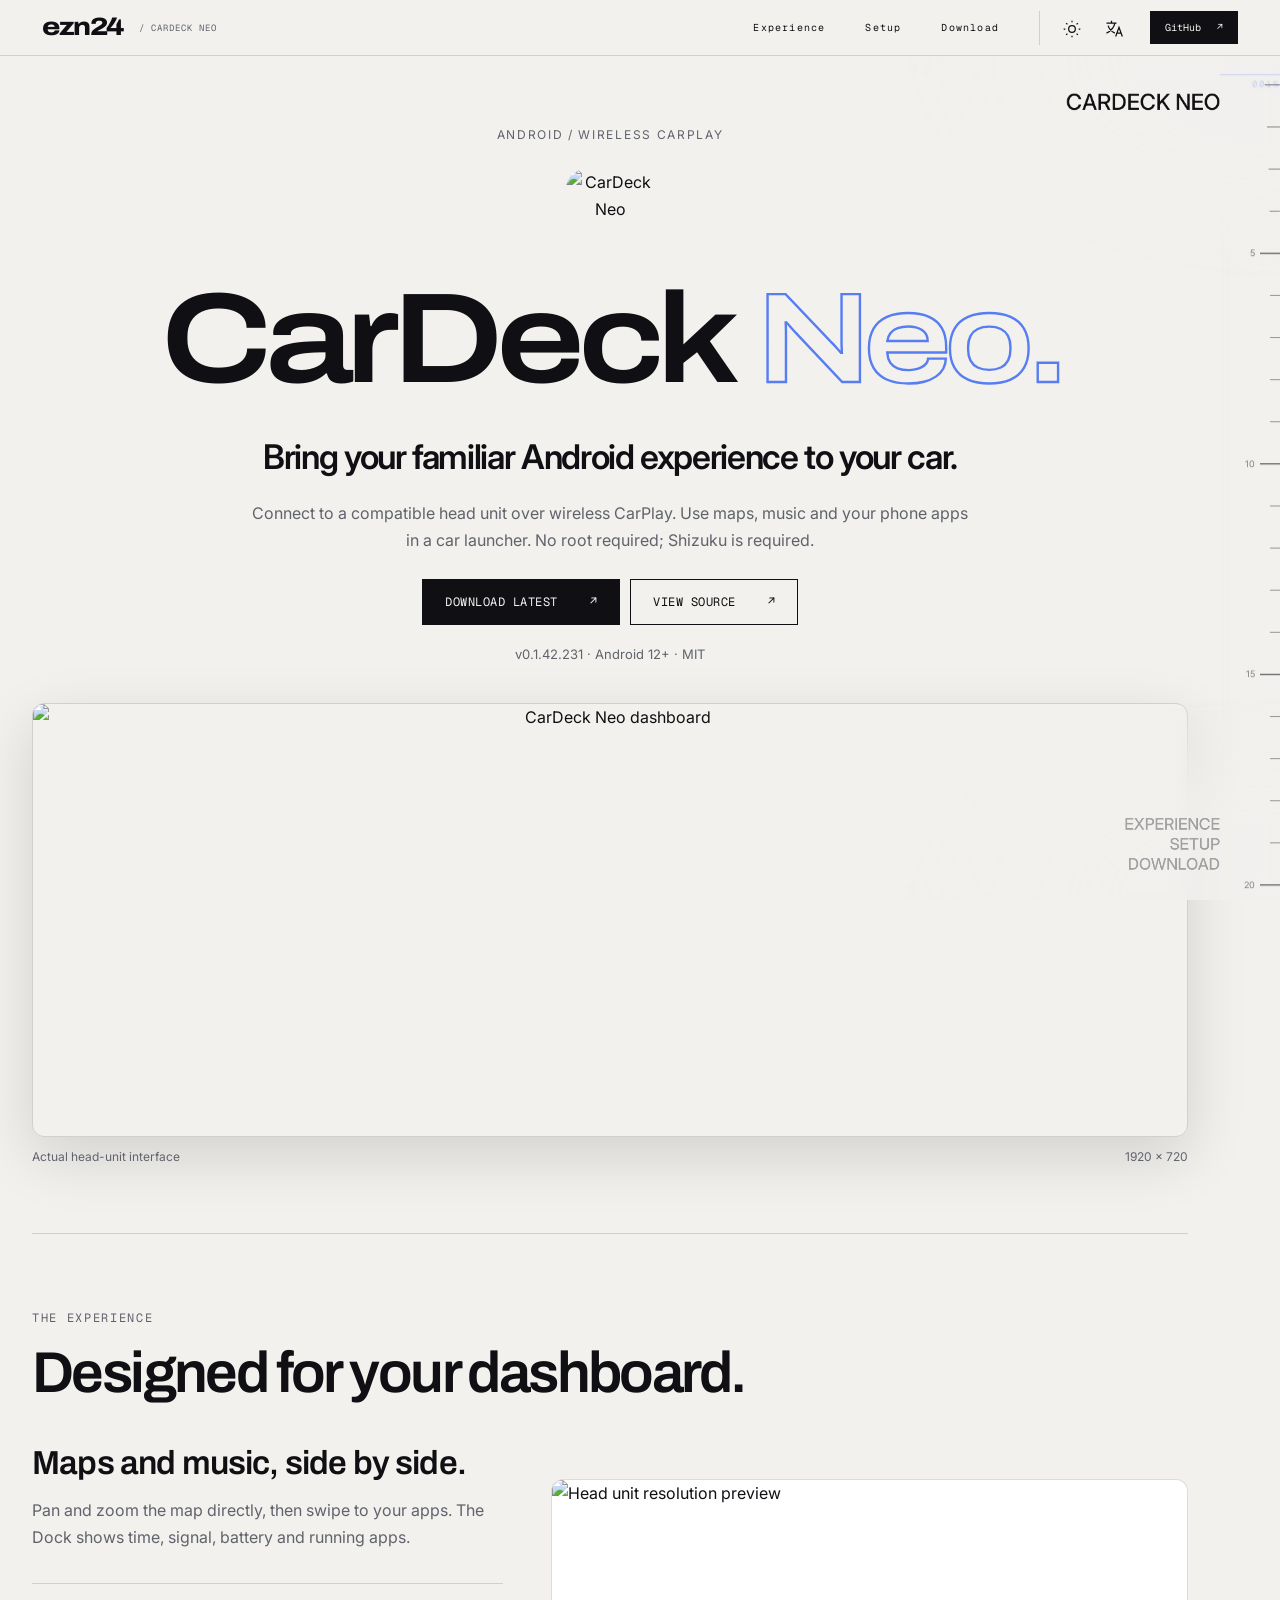
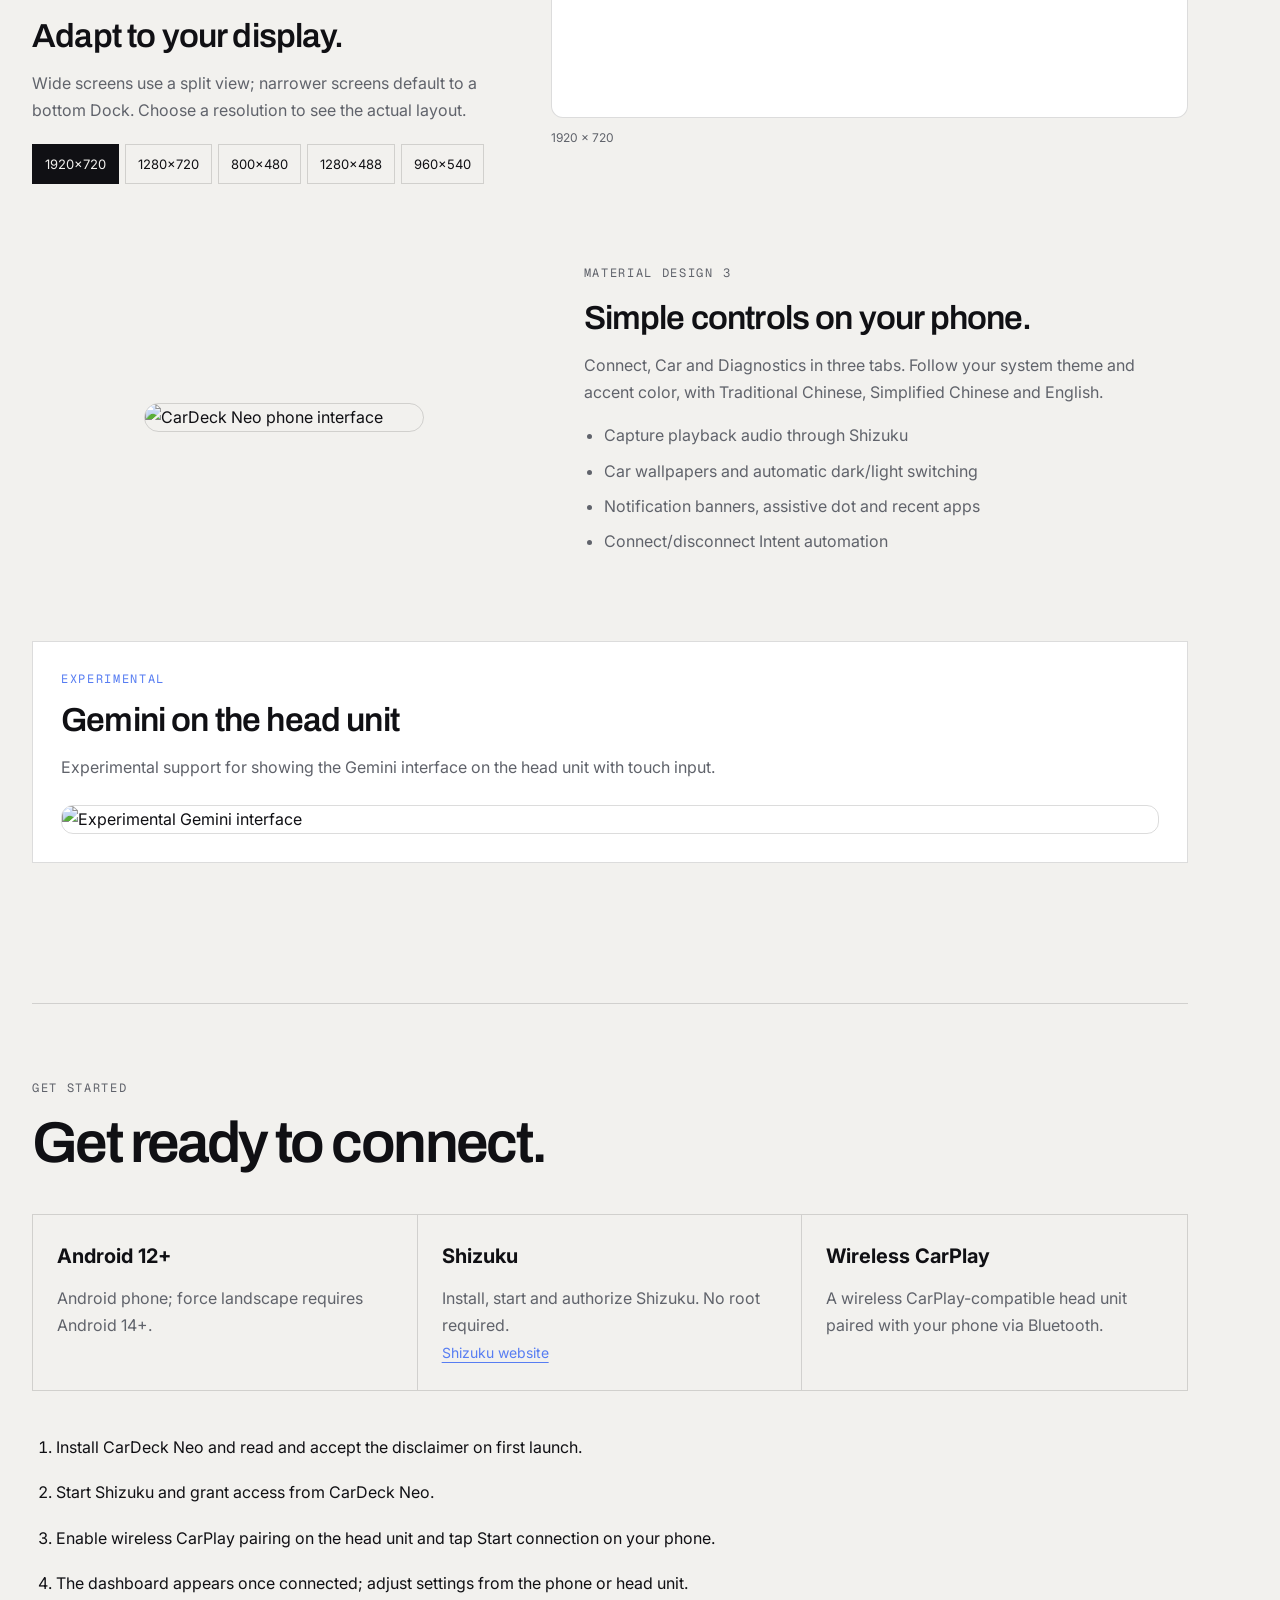
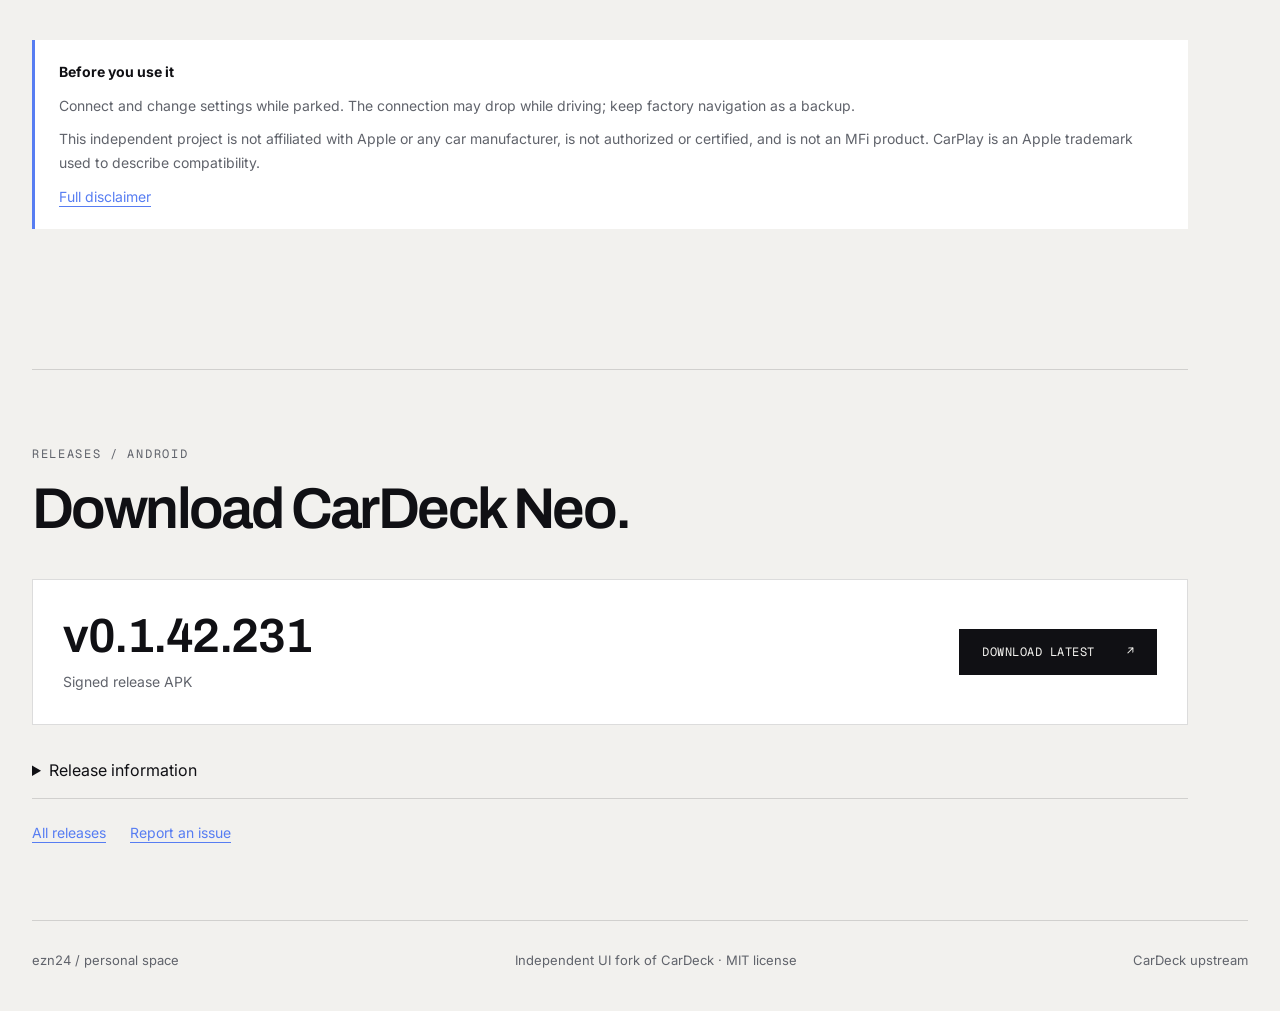
==== commit f699605d: "Share homepage motion, navigation and scroll styling with CarDeck Neo" ====
--- a/cardeck-neo/index.html
+++ b/cardeck-neo/index.html
@@ -10,51 +10,58 @@
   <link rel="icon" href="https://raw.githubusercontent.com/ezn24/cardeck-neo/a60abd3bf1b0d217e867acc63d9ff0faf646448d/docs/images/icon.svg">
   <link rel="preconnect" href="https://fonts.googleapis.com">
   <link rel="preconnect" href="https://fonts.gstatic.com" crossorigin>
-  <link href="https://fonts.googleapis.com/css2?family=Archivo:wdth,wght@118,620;118,800&family=Inter:wght@400;500;600;700&display=swap" rel="stylesheet">
-  <link rel="stylesheet" href="./style.css?v=3">
-  <script src="./app.js?v=3" defer></script>
+  <link href="https://fonts.googleapis.com/css2?family=Archivo:wdth,wght@118,620;118,800&family=Geist+Mono:wght@400;500&family=Inter:wght@400;500;600;700&display=swap" rel="stylesheet">
+  <link rel="stylesheet" href="./style.css?v=4">
+  <link rel="stylesheet" href="../shared-motion.css?v=1">
+  <script src="./app.js?v=4" defer></script>
   <script src="../scroll-instrument.js?v=20261120-sections" defer></script>
 </head>
 <body>
   <header class="nav">
-    <a class="brand" href="../">ezn24<span> / CarDeck Neo</span></a>
-    <nav><a href="#experience" data-i="navExperience">體驗</a><a href="#setup" data-i="navSetup">安裝</a><a href="#download" data-i="navDownload">下載</a></nav>
-    <div class="controls">
-      <button id="theme" type="button" aria-label="Theme / 外觀" title="Theme / 外觀">◐</button>
-      <button id="language" type="button" aria-label="Language / 語言" title="Language / 語言">文 / A</button>
-      <div class="menu" id="theme-menu" hidden><button data-theme-choice="system" data-i="system">跟隨系統</button><button data-theme-choice="light" data-i="light">淺色</button><button data-theme-choice="dark" data-i="dark">深色</button></div>
-      <div class="menu" id="language-menu" hidden><button data-lang-choice="system" data-i="system">跟隨系統</button><button data-lang-choice="zh-Hant">繁體中文</button><button data-lang-choice="zh-Hans">简体中文</button><button data-lang-choice="en">English</button></div>
+    <a class="wordmark" href="../" aria-label="ezn24 首頁">ezn24<span class="nav-caption">/ CarDeck Neo</span></a>
+    <nav aria-label="主要導覽"><a href="#experience" data-i="navExperience">體驗</a><a href="#setup" data-i="navSetup">安裝</a><a href="#download" data-i="navDownload">下載</a></nav>
+    <div class="nav-controls">
+      <div class="control-dropdown">
+        <button type="button" id="theme-trigger" class="icon-button" aria-label="外觀主題" aria-haspopup="menu" aria-expanded="false" aria-controls="theme-menu"><svg class="theme-glyph" viewBox="0 0 24 24" fill="none" stroke="currentColor" stroke-width="1.5" aria-hidden="true"><circle cx="12" cy="12" r="4"/><path d="M12 2v2m0 16v2M2 12h2m16 0h2M5 5l1.5 1.5m11 11L19 19M5 19l1.5-1.5m11-11L19 5"/></svg></button>
+        <div id="theme-menu" class="control-menu" role="menu" aria-label="外觀主題" hidden></div>
+        <select id="theme" hidden aria-label="外觀主題"><option value="system">跟隨系統</option><option value="light">淺色</option><option value="dark">深色</option></select>
+      </div>
+      <div class="control-dropdown">
+        <button type="button" id="language-trigger" class="icon-button" aria-label="介面語言" aria-haspopup="menu" aria-expanded="false" aria-controls="language-menu"><svg viewBox="0 0 24 24" fill="none" stroke="currentColor" stroke-width="1.5" aria-hidden="true"><path d="M3 5h12M9 2v3m4 0c-1 6-4 9-10 12M5 8c1 4 4 7 8 9m1 4 4-11 4 11m-6.5-4h5"/></svg></button>
+        <div id="language-menu" class="control-menu" role="menu" aria-label="介面語言" hidden></div>
+        <select id="language" hidden aria-label="介面語言"><option value="system">自動語言</option><option value="zh-Hant">繁體中文</option><option value="zh-Hans">简体中文</option><option value="en">English</option></select>
+      </div>
     </div>
-    <a class="github" href="https://github.com/ezn24/cardeck-neo">GitHub</a>
+    <a class="nav-github" href="https://github.com/ezn24/cardeck-neo"><span>GitHub</span><span class="nav-arrow" aria-hidden="true">↗</span></a>
   </header>
   <main id="main" class="product-main">
-    <section id="overview" class="hero wrap" data-instrument-label="CARDECK NEO">
+    <section id="overview" class="hero wrap hero-content" data-instrument-label="CARDECK NEO">
       <div class="eyebrow">ANDROID / WIRELESS CARPLAY</div>
       <img class="icon" src="https://raw.githubusercontent.com/ezn24/cardeck-neo/a60abd3bf1b0d217e867acc63d9ff0faf646448d/docs/images/icon.svg" width="88" height="88" alt="CarDeck Neo">
       <h1>CarDeck <em>Neo.</em></h1>
       <p class="lead" data-i="tagline">把熟悉的 Android 體驗，帶到你的車機。</p>
       <p class="intro" data-i="intro">透過無線 CarPlay 連接相容車機，在車載啟動器中使用地圖、音樂與手機應用程式。無須 Root，需要 Shizuku。</p>
-      <div class="actions"><a class="button primary download-link" href="https://github.com/ezn24/cardeck-neo/releases/download/v0.1.42.231/CarDeck-Neo-0.1.42.231-release.apk" data-i="download">下載最新版</a><a class="button" href="https://github.com/ezn24/cardeck-neo" data-i="source">查看原始碼</a></div>
+      <div class="actions"><a class="button primary download-link" href="https://github.com/ezn24/cardeck-neo/releases/download/v0.1.42.231/CarDeck-Neo-0.1.42.231-release.apk"><span data-i="download">下載最新版</span><span aria-hidden="true">↗</span></a><a class="button" href="https://github.com/ezn24/cardeck-neo"><span data-i="source">查看原始碼</span><span aria-hidden="true">↗</span></a></div>
       <div class="release-inline"><span class="version">v0.1.42.231</span> · Android 12+ · MIT</div>
       <figure class="dashboard"><img src="https://raw.githubusercontent.com/ezn24/cardeck-neo/a60abd3bf1b0d217e867acc63d9ff0faf646448d/docs/screenshots/car-1920x720.png" alt="CarDeck Neo dashboard" width="1920" height="720" fetchpriority="high"><figcaption><span data-i="actual">實際車機介面</span><span>1920 × 720</span></figcaption></figure>
     </section>
     <section id="experience" data-instrument-label="EXPERIENCE" class="wrap section">
-      <div class="eyebrow">THE EXPERIENCE</div><h2 data-i="experienceTitle">為車載介面而設計。</h2>
-      <div class="feature-layout">
+      <div class="eyebrow reveal-target">THE EXPERIENCE</div><h2 class="reveal-target" data-i="experienceTitle">為車載介面而設計。</h2>
+      <div class="reveal-target feature-layout">
         <div><h3 data-i="dashboardTitle">地圖與音樂，並排呈現。</h3><p data-i="dashboardText">可直接拖曳、縮放地圖，並從主畫面切換至應用程式頁面。Dock 提供時間、訊號、電量和執行中的應用程式。</p>
         <div class="divider"></div><h3 data-i="layoutTitle">適應不同車機尺寸。</h3><p data-i="layoutText">寬螢幕使用左右分割，較窄螢幕預設將 Dock 移到底部。選擇尺寸查看實際畫面。</p>
         <div class="sizes" aria-label="Screen resolution"><button data-shot="car-1920x720.png" aria-pressed="true">1920×720</button><button data-shot="car-1280x720.png">1280×720</button><button data-shot="car-800x480.png">800×480</button><button data-shot="car-1280x488.png">1280×488</button><button data-shot="car-960x540.png">960×540</button></div></div>
         <figure class="display-preview"><div class="resolution-frame" id="resolution-frame"><img id="resolution-image" src="https://raw.githubusercontent.com/ezn24/cardeck-neo/a60abd3bf1b0d217e867acc63d9ff0faf646448d/docs/screenshots/car-1920x720.png" alt="Head unit resolution preview" width="1920" height="720" loading="lazy"></div><figcaption id="resolution-caption">1920 × 720</figcaption></figure>
       </div>
-      <div class="feature-layout phone-layout"><img class="phone" src="https://raw.githubusercontent.com/ezn24/cardeck-neo/a60abd3bf1b0d217e867acc63d9ff0faf646448d/docs/screenshots/phone-home.png" alt="CarDeck Neo phone interface" loading="lazy"><div><div class="eyebrow">MATERIAL DESIGN 3</div><h3 data-i="phoneTitle">手機端，保持簡潔。</h3><p data-i="phoneText">連線、車機設定與診斷集中在三個分頁。跟隨系統深淺主題與主題色，支援繁體中文、簡體中文和英文。</p><ul class="feature-list"><li data-i="audio">透過 Shizuku 擷取系統播放音訊</li><li data-i="wallpaper">車機桌布、深淺主題自動切換</li><li data-i="notifications">通知橫幅、輔助圓點與最近使用的應用程式</li><li data-i="automation">連線／斷線 Intent 自動化</li></ul></div></div>
-      <div class="gemini"><div class="eyebrow">EXPERIMENTAL</div><h3 data-i="geminiTitle">Gemini 車機整合</h3><p data-i="geminiText">實驗性功能，可在車機顯示 Gemini 介面並回應觸控。</p><img src="https://raw.githubusercontent.com/ezn24/cardeck-neo/a60abd3bf1b0d217e867acc63d9ff0faf646448d/docs/screenshots/car-gemini-1920x720.png" alt="Experimental Gemini interface" loading="lazy"></div>
+      <div class="reveal-target feature-layout phone-layout"><img class="phone" src="https://raw.githubusercontent.com/ezn24/cardeck-neo/a60abd3bf1b0d217e867acc63d9ff0faf646448d/docs/screenshots/phone-home.png" alt="CarDeck Neo phone interface" loading="lazy"><div><div class="eyebrow">MATERIAL DESIGN 3</div><h3 data-i="phoneTitle">手機端，保持簡潔。</h3><p data-i="phoneText">連線、車機設定與診斷集中在三個分頁。跟隨系統深淺主題與主題色，支援繁體中文、簡體中文和英文。</p><ul class="feature-list"><li data-i="audio">透過 Shizuku 擷取系統播放音訊</li><li data-i="wallpaper">車機桌布、深淺主題自動切換</li><li data-i="notifications">通知橫幅、輔助圓點與最近使用的應用程式</li><li data-i="automation">連線／斷線 Intent 自動化</li></ul></div></div>
+      <div class="reveal-target gemini"><div class="eyebrow">EXPERIMENTAL</div><h3 data-i="geminiTitle">Gemini 車機整合</h3><p data-i="geminiText">實驗性功能，可在車機顯示 Gemini 介面並回應觸控。</p><img src="https://raw.githubusercontent.com/ezn24/cardeck-neo/a60abd3bf1b0d217e867acc63d9ff0faf646448d/docs/screenshots/car-gemini-1920x720.png" alt="Experimental Gemini interface" loading="lazy"></div>
     </section>
-    <section id="setup" data-instrument-label="SETUP" class="wrap section"><div class="eyebrow">GET STARTED</div><h2 data-i="setupTitle">準備好，開始連線。</h2>
-      <div class="requirements"><div><strong>Android 12+</strong><p data-i="reqAndroid">Android 手機；強制橫向需要 Android 14+。</p></div><div><strong>Shizuku</strong><p data-i="reqShizuku">安裝、啟動並授權 Shizuku，無須 Root。</p><a href="https://shizuku.rikka.app/" data-i="shizukuLink">Shizuku 官方網站</a></div><div><strong>Wireless CarPlay</strong><p data-i="reqCar">支援無線 CarPlay 的車機，已與手機透過藍牙配對。</p></div></div>
-      <ol class="steps"><li data-i="step1">安裝 CarDeck Neo，首次啟動時閱讀並同意免責聲明。</li><li data-i="step2">啟動 Shizuku，並在 CarDeck Neo 首頁授權。</li><li data-i="step3">開啟車機的無線 CarPlay 配對模式，在手機點選開始連線。</li><li data-i="step4">連線後車機會出現主畫面，可透過手機或車機設定調整。</li></ol>
-      <aside class="notice"><strong data-i="safetyTitle">使用前請注意</strong><p data-i="safety">請在停車時連線與調整設定。行駛途中可能斷線，請保留原廠導航作為備援。</p><p data-i="unofficial">本專案與 Apple 或車廠無隸屬關係，未獲授權或認證，並非 MFi 產品。CarPlay 為 Apple 商標，僅用於說明相容性。</p><a href="https://github.com/ezn24/cardeck-neo/blob/main/DISCLAIMER.md" data-i="disclaimer">完整免責聲明</a></aside>
+    <section id="setup" data-instrument-label="SETUP" class="wrap section"><div class="eyebrow reveal-target">GET STARTED</div><h2 class="reveal-target" data-i="setupTitle">準備好，開始連線。</h2>
+      <div class="reveal-target requirements"><div><strong>Android 12+</strong><p data-i="reqAndroid">Android 手機；強制橫向需要 Android 14+。</p></div><div><strong>Shizuku</strong><p data-i="reqShizuku">安裝、啟動並授權 Shizuku，無須 Root。</p><a href="https://shizuku.rikka.app/" data-i="shizukuLink">Shizuku 官方網站</a></div><div><strong>Wireless CarPlay</strong><p data-i="reqCar">支援無線 CarPlay 的車機，已與手機透過藍牙配對。</p></div></div>
+      <ol class="reveal-target steps"><li data-i="step1">安裝 CarDeck Neo，首次啟動時閱讀並同意免責聲明。</li><li data-i="step2">啟動 Shizuku，並在 CarDeck Neo 首頁授權。</li><li data-i="step3">開啟車機的無線 CarPlay 配對模式，在手機點選開始連線。</li><li data-i="step4">連線後車機會出現主畫面，可透過手機或車機設定調整。</li></ol>
+      <aside class="reveal-target notice"><strong data-i="safetyTitle">使用前請注意</strong><p data-i="safety">請在停車時連線與調整設定。行駛途中可能斷線，請保留原廠導航作為備援。</p><p data-i="unofficial">本專案與 Apple 或車廠無隸屬關係，未獲授權或認證，並非 MFi 產品。CarPlay 為 Apple 商標，僅用於說明相容性。</p><a href="https://github.com/ezn24/cardeck-neo/blob/main/DISCLAIMER.md" data-i="disclaimer">完整免責聲明</a></aside>
     </section>
-    <section id="download" data-instrument-label="DOWNLOAD" class="wrap section"><div class="eyebrow">RELEASES / ANDROID</div><h2 data-i="downloadTitle">下載 CarDeck Neo。</h2><div class="download-panel"><div><strong class="version">v0.1.42.231</strong><p id="release-date"></p><p id="release-info" data-i="signed">正式簽名 APK</p></div><a class="button primary download-link" href="https://github.com/ezn24/cardeck-neo/releases/download/v0.1.42.231/CarDeck-Neo-0.1.42.231-release.apk" data-i="download">下載最新版</a></div><details><summary data-i="details">版本資訊</summary><pre id="release-notes"></pre></details><div class="inline-links"><a href="https://github.com/ezn24/cardeck-neo/releases" data-i="releases">所有版本</a><a href="https://github.com/ezn24/cardeck-neo/issues" data-i="issues">問題回報</a></div></section>
+    <section id="download" data-instrument-label="DOWNLOAD" class="wrap section"><div class="eyebrow reveal-target">RELEASES / ANDROID</div><h2 class="reveal-target" data-i="downloadTitle">下載 CarDeck Neo。</h2><div class="reveal-target download-panel"><div><strong class="version">v0.1.42.231</strong><p id="release-date"></p><p id="release-info" data-i="signed">正式簽名 APK</p></div><a class="button primary download-link" href="https://github.com/ezn24/cardeck-neo/releases/download/v0.1.42.231/CarDeck-Neo-0.1.42.231-release.apk"><span data-i="download">下載最新版</span><span aria-hidden="true">↗</span></a></div><details><summary data-i="details">版本資訊</summary><pre id="release-notes"></pre></details><div class="inline-links"><a href="https://github.com/ezn24/cardeck-neo/releases" data-i="releases">所有版本</a><a href="https://github.com/ezn24/cardeck-neo/issues" data-i="issues">問題回報</a></div></section>
   </main>
   <footer class="wrap"><a href="../">ezn24 / personal space</a><span data-i="credits">基於 CarDeck 的獨立 UI 衍生專案 · MIT 授權</span><a href="https://github.com/shaonialife/cardeck">CarDeck upstream</a></footer>
 </body>
--- a/cardeck-neo/style.css
+++ b/cardeck-neo/style.css
@@ -1,11 +1,12 @@
 :root{color-scheme:light;--bg:#f2f1ee;--ink:#101014;--muted:#60636b;--line:#10101425;--surface:#fff;--accent:#577df2}
 :root[data-theme=dark]{color-scheme:dark;--bg:#121316;--ink:#f4f4f4;--muted:#aaaeb8;--line:#ffffff26;--surface:#1b1d22}
 @media(prefers-color-scheme:dark){:root[data-theme=system]{color-scheme:dark;--bg:#121316;--ink:#f4f4f4;--muted:#aaaeb8;--line:#ffffff26;--surface:#1b1d22}}
-*{box-sizing:border-box}html{scroll-behavior:smooth;scroll-padding-top:88px}body{margin:0;background:var(--bg);color:var(--ink);font:16px/1.7 Inter,"Noto Sans TC",sans-serif}a{color:inherit;text-decoration:none}button{font:inherit;color:inherit;cursor:pointer;background:transparent;border:1px solid var(--line)}a:focus-visible,button:focus-visible,summary:focus-visible{outline:2px solid var(--accent);outline-offset:4px}.nav{position:sticky;top:0;z-index:5;display:flex;align-items:center;gap:24px;padding:12px max(24px,calc((100vw - 1240px)/2));border-bottom:1px solid var(--line);background:var(--bg)}.brand{font:800 20px Archivo,sans-serif;white-space:nowrap}.brand span{font:12px Inter,sans-serif;color:var(--muted)}header nav{display:flex;gap:24px;margin-left:auto;font-size:14px}header nav a:hover,.github:hover,.inline-links a:hover{color:var(--accent)}.controls{display:flex;gap:6px;position:relative}.controls>button,.github{padding:8px 13px;border:1px solid var(--line);font-size:13px;white-space:nowrap;transition:background .2s,color .2s}.controls>button:hover,.github:hover{background:var(--ink);color:var(--bg)}.menu{position:absolute;right:0;top:46px;width:160px;padding:5px;background:var(--surface);border:1px solid var(--line);box-shadow:0 12px 30px #0002}.menu button{display:block;width:100%;text-align:left;border:0;padding:9px;font-size:14px}.menu button:hover{background:var(--accent);color:white}.wrap{width:min(1240px,calc(100% - 64px));margin:auto}.hero{text-align:center;padding-top:70px}.eyebrow{font:12px/1.5 Inter,monospace;letter-spacing:.14em;color:var(--muted);text-transform:uppercase}.icon{display:block;margin:25px auto 16px;border-radius:20px}.hero h1{font:620 clamp(58px,10vw,148px)/.98 Archivo,Inter,sans-serif;font-stretch:118%;letter-spacing:-.06em;margin:20px 0 26px}.hero em{font-style:normal;color:transparent;-webkit-text-stroke:2.4px var(--accent)}.lead{font-size:clamp(22px,3vw,34px);letter-spacing:-.04em;margin:0 0 14px;font-weight:600}.intro{max-width:720px;margin:0 auto 24px;color:var(--muted)}.actions{display:flex;justify-content:center;gap:10px;flex-wrap:wrap}.button{display:inline-flex;align-items:center;justify-content:center;border:1px solid var(--ink);padding:12px 22px;min-height:48px;font-size:14px;font-weight:600;transition:background .2s,color .2s,transform .2s}.button:hover{background:var(--ink);color:var(--bg);transform:translateY(-2px)}.primary{background:var(--accent);border-color:var(--accent);color:white}.primary:hover{background:var(--ink);border-color:var(--ink)}.release-inline{font-size:13px;color:var(--muted);margin:18px 0 38px}.dashboard,.display-preview{margin:0}.dashboard img,.display-preview img,.gemini img{display:block;width:100%;height:auto;border:1px solid var(--line);border-radius:12px}.dashboard img{box-shadow:0 20px 60px #0002}.dashboard figcaption,.display-preview figcaption{display:flex;justify-content:space-between;font-size:12px;color:var(--muted);padding-top:10px}.section{border-top:1px solid var(--line);padding:75px 0;margin-top:65px}h2{font:620 clamp(32px,4.5vw,64px)/1.12 Archivo,Inter,sans-serif;letter-spacing:-.045em;margin:14px 0 38px}h3{font:600 clamp(22px,2.6vw,34px)/1.25 Archivo,Inter,sans-serif;letter-spacing:-.025em;margin:0 0 12px}p{margin:0 0 16px}.feature-layout{display:grid;grid-template-columns:1fr 1.35fr;gap:48px;align-items:center}.feature-layout p,.gemini p{color:var(--muted)}.divider{border-top:1px solid var(--line);margin:32px 0}.sizes{display:flex;flex-wrap:wrap;gap:6px;margin-top:20px}.sizes button{padding:8px 12px;font-size:13px}.sizes button[aria-pressed=true]{background:var(--ink);color:var(--bg);border-color:var(--ink)}.display-preview{min-height:220px;display:flex;flex-direction:column;justify-content:center}.phone-layout{margin-top:80px;grid-template-columns:1fr 1.2fr}.phone{max-width:280px;width:85%;display:block;margin:auto;border-radius:20px;border:1px solid var(--line)}.phone-layout .eyebrow{margin-bottom:16px}.feature-list{padding-left:20px;color:var(--muted)}.feature-list li{margin:8px 0}.gemini{margin-top:70px;padding:28px;background:var(--surface);border:1px solid var(--line)}.gemini .eyebrow{color:var(--accent);margin-bottom:12px}.gemini img{margin-top:24px}.requirements{display:grid;grid-template-columns:repeat(3,1fr);border:1px solid var(--line)}.requirements>div{padding:24px;border-right:1px solid var(--line)}.requirements>div:last-child{border:0}.requirements strong{font-size:20px}.requirements p{color:var(--muted);margin:12px 0 0}.requirements a,.notice a,.inline-links a{font-size:14px;color:var(--accent);text-decoration:underline;text-underline-offset:4px}.steps{padding-left:24px;margin:34px 0;color:var(--ink)}.steps li{padding:9px 0}.notice{border-left:3px solid var(--accent);padding:20px 24px;background:var(--surface);font-size:14px}.notice p{margin:10px 0;color:var(--muted)}.download-panel{display:flex;justify-content:space-between;align-items:center;gap:20px;padding:30px;background:var(--surface);border:1px solid var(--line)}.download-panel strong{font:620 clamp(24px,4vw,48px) Archivo,sans-serif;letter-spacing:-.03em}.download-panel p{color:var(--muted);margin:8px 0 0;font-size:14px}details{margin-top:18px;border-bottom:1px solid var(--line);padding:14px 0}summary{cursor:pointer}pre{font:13px/1.6 monospace;white-space:pre-wrap;overflow-wrap:anywhere;color:var(--muted)}.inline-links{display:flex;gap:24px;padding-top:22px}footer{display:flex;flex-wrap:wrap;justify-content:space-between;gap:16px;border-top:1px solid var(--line);padding:28px 0 40px;color:var(--muted);font-size:13px}.hero>*{animation:enter .8s ease both}.hero h1{animation-delay:.08s}.dashboard{animation-delay:.16s}@keyframes enter{from{opacity:0;transform:translateY(16px)}to{opacity:1;transform:none}}
+*{box-sizing:border-box}html{scroll-behavior:smooth;scroll-padding-top:88px}body{margin:0;background:var(--bg);color:var(--ink);font:16px/1.7 Inter,"Noto Sans TC",sans-serif}a{color:inherit;text-decoration:none}button{font:inherit;color:inherit;cursor:pointer;background:transparent;border:1px solid var(--line)}a:focus-visible,button:focus-visible,summary:focus-visible{outline:2px solid var(--accent);outline-offset:4px}.nav{position:sticky;top:0;z-index:5;display:flex;align-items:center;gap:24px;padding:12px max(24px,calc((100vw - 1240px)/2));border-bottom:1px solid var(--line);background:var(--bg)}.brand{font:800 20px Archivo,sans-serif;white-space:nowrap}.brand span{font:12px Inter,sans-serif;color:var(--muted)}header nav{display:flex;gap:24px;margin-left:auto;font-size:14px}header nav a:hover,.github:hover,.inline-links a:hover{color:var(--accent)}.controls{display:flex;gap:6px;position:relative}.controls>button,.github{padding:8px 13px;border:1px solid var(--line);font-size:13px;white-space:nowrap;transition:background .2s,color .2s}.controls>button:hover,.github:hover{background:var(--ink);color:var(--bg)}.menu{position:absolute;right:0;top:46px;width:160px;padding:5px;background:var(--surface);border:1px solid var(--line);box-shadow:0 12px 30px #0002}.menu button{display:block;width:100%;text-align:left;border:0;padding:9px;font-size:14px}.menu button:hover{background:var(--accent);color:white}.wrap{width:min(1240px,calc(100% - 64px));margin:auto}.hero{text-align:center;padding-top:70px}.eyebrow{font:12px/1.5 Inter,monospace;letter-spacing:.14em;color:var(--muted);text-transform:uppercase}.icon{display:block;margin:25px auto 16px;border-radius:20px}.hero h1{font:620 clamp(58px,10vw,148px)/.98 Archivo,Inter,sans-serif;font-stretch:118%;letter-spacing:-.06em;margin:20px 0 26px}.hero em{font-style:normal;color:transparent;-webkit-text-stroke:2.4px var(--accent)}.lead{font-size:clamp(22px,3vw,34px);letter-spacing:-.04em;margin:0 0 14px;font-weight:600}.intro{max-width:720px;margin:0 auto 24px;color:var(--muted)}.actions{display:flex;justify-content:center;gap:10px;flex-wrap:wrap}.button{display:inline-flex;align-items:center;justify-content:center;border:1px solid var(--ink);padding:12px 22px;min-height:48px;font-size:14px;font-weight:600;transition:background .2s,color .2s,transform .2s}.button:hover{background:var(--ink);color:var(--bg);transform:translateY(-2px)}.primary{background:var(--accent);border-color:var(--accent);color:white}.primary:hover{background:var(--ink);border-color:var(--ink)}.release-inline{font-size:13px;color:var(--muted);margin:18px 0 38px}.dashboard,.display-preview{margin:0}.dashboard img,.display-preview img,.gemini img{display:block;width:100%;height:auto;border:1px solid var(--line);border-radius:12px}.dashboard img{box-shadow:0 20px 60px #0002}.dashboard figcaption,.display-preview figcaption{display:flex;justify-content:space-between;font-size:12px;color:var(--muted);padding-top:10px}.section{border-top:1px solid var(--line);padding:75px 0;margin-top:65px}h2{font:620 clamp(32px,4.5vw,64px)/1.12 Archivo,Inter,sans-serif;letter-spacing:-.045em;margin:14px 0 38px}h3{font:600 clamp(22px,2.6vw,34px)/1.25 Archivo,Inter,sans-serif;letter-spacing:-.025em;margin:0 0 12px}p{margin:0 0 16px}.feature-layout{display:grid;grid-template-columns:1fr 1.35fr;gap:48px;align-items:center}.feature-layout p,.gemini p{color:var(--muted)}.divider{border-top:1px solid var(--line);margin:32px 0}.sizes{display:flex;flex-wrap:wrap;gap:6px;margin-top:20px}.sizes button{padding:8px 12px;font-size:13px}.sizes button[aria-pressed=true]{background:var(--ink);color:var(--bg);border-color:var(--ink)}.display-preview{min-height:220px;display:flex;flex-direction:column;justify-content:center}.phone-layout{margin-top:80px;grid-template-columns:1fr 1.2fr}.phone{max-width:280px;width:85%;display:block;margin:auto;border-radius:20px;border:1px solid var(--line)}.phone-layout .eyebrow{margin-bottom:16px}.feature-list{padding-left:20px;color:var(--muted)}.feature-list li{margin:8px 0}.gemini{margin-top:70px;padding:28px;background:var(--surface);border:1px solid var(--line)}.gemini .eyebrow{color:var(--accent);margin-bottom:12px}.gemini img{margin-top:24px}.requirements{display:grid;grid-template-columns:repeat(3,1fr);border:1px solid var(--line)}.requirements>div{padding:24px;border-right:1px solid var(--line)}.requirements>div:last-child{border:0}.requirements strong{font-size:20px}.requirements p{color:var(--muted);margin:12px 0 0}.requirements a,.notice a,.inline-links a{font-size:14px;color:var(--accent);text-decoration:underline;text-underline-offset:4px}.steps{padding-left:24px;margin:34px 0;color:var(--ink)}.steps li{padding:9px 0}.notice{border-left:3px solid var(--accent);padding:20px 24px;background:var(--surface);font-size:14px}.notice p{margin:10px 0;color:var(--muted)}.download-panel{display:flex;justify-content:space-between;align-items:center;gap:20px;padding:30px;background:var(--surface);border:1px solid var(--line)}.download-panel strong{font:620 clamp(24px,4vw,48px) Archivo,sans-serif;letter-spacing:-.03em}.download-panel p{color:var(--muted);margin:8px 0 0;font-size:14px}details{margin-top:18px;border-bottom:1px solid var(--line);padding:14px 0}summary{cursor:pointer}pre{font:13px/1.6 monospace;white-space:pre-wrap;overflow-wrap:anywhere;color:var(--muted)}.inline-links{display:flex;gap:24px;padding-top:22px}footer{display:flex;flex-wrap:wrap;justify-content:space-between;gap:16px;border-top:1px solid var(--line);padding:28px 0 40px;color:var(--muted);font-size:13px}
 @media(max-width:760px){.nav{padding:10px 14px;gap:10px;flex-wrap:wrap}.brand{font-size:17px}.brand span{display:none}header nav{order:3;width:100%;justify-content:center;border-top:1px solid var(--line);padding-top:8px;gap:25px}.controls{margin-left:auto}.wrap{width:calc(100% - 32px)}.hero{padding-top:42px}.hero em{-webkit-text-stroke:1.6px var(--accent)}.section{padding:42px 0;margin-top:36px}.feature-layout,.phone-layout{grid-template-columns:1fr;gap:24px}.phone-layout{margin-top:45px}.gemini{margin-top:38px;padding:16px}.requirements{grid-template-columns:1fr}.requirements>div{border-right:0;border-bottom:1px solid var(--line)}.download-panel{align-items:flex-start;flex-direction:column;padding:20px}.display-preview{min-height:0}.hero h1{font-size:clamp(48px,12vw,92px)}footer{flex-direction:column}}
 @media(prefers-reduced-motion:reduce){*,*:before,*:after{animation:none!important;transition:none!important;scroll-behavior:auto!important}}
 
-/* Shared scroll instrument styles, matching the personal home page. */
-.has-scroll-instrument{scrollbar-width:none}.has-scroll-instrument::-webkit-scrollbar{display:none}.has-scroll-instrument .product-main{margin-right:60px}.nav{z-index:60}.scroll-instrument{position:fixed;inset:0;z-index:40;pointer-events:none;font-family:"Geist Mono",monospace}.scroll-instrument[hidden]{display:none}.instrument-rail{position:absolute;inset:0 0 0 auto;width:60px;overflow:hidden;pointer-events:auto;cursor:crosshair;touch-action:none;outline-offset:-2px!important}.instrument-frost{position:absolute;inset:56px 0 0 auto;width:60px;backdrop-filter:blur(9px);background:color-mix(in srgb,var(--bg) 55%,transparent);mask-image:linear-gradient(to left,#000 40%,transparent)}.instrument-ticks{position:absolute;inset:0}.instrument-tick{position:absolute;inset:0 0 auto;height:0;will-change:transform}.instrument-tick i{position:absolute;right:0;top:0;height:1px;width:10px;background:var(--ink);transform-origin:right center}.instrument-tick:has(span) i{width:20px}.instrument-tick>span{position:absolute;right:24px;top:0;transform:translateY(-50%);font-size:9px;line-height:1;letter-spacing:.08em;color:var(--ink)}.instrument-needle{position:absolute;top:0;left:0;right:0;height:0;border-top:1px solid var(--accent);filter:drop-shadow(0 0 3px #577df240);will-change:transform}.instrument-readout{position:absolute;right:2px;display:flex;gap:1px;align-items:center;color:var(--accent);font:9px/1 "Geist Mono",monospace;white-space:nowrap}.instrument-digit-window{width:.65em;height:1em;overflow:hidden;display:block}.instrument-digit-column{display:flex;flex-direction:column;transition:transform .28s cubic-bezier(.2,.9,.2,1)}.instrument-digit-column>span{display:block;height:1em;line-height:1;flex-shrink:0}.instrument-viewport{position:absolute;top:0;left:0;right:0;background:color-mix(in srgb,var(--ink) 10%,transparent);border-block:1px solid color-mix(in srgb,var(--ink) 50%,transparent);will-change:transform,height}.instrument-ghost{position:absolute;top:0;left:0;right:0;height:3px;background:var(--ink);will-change:transform;pointer-events:none}.instrument-letter{position:absolute;top:0;left:0;display:block;width:max-content;font:620 34px/1 Archivo,sans-serif;font-stretch:118%;white-space:pre;will-change:transform,opacity;text-shadow:0 0 4px var(--bg),0 0 10px var(--bg);transform-origin:center;opacity:0}.instrument-section-link{position:absolute;pointer-events:auto;cursor:pointer;outline-offset:4px}.instrument-section-link:focus-visible{outline:1px solid var(--accent)}.instrument-pool{position:absolute;right:0;width:390px;backdrop-filter:blur(9px);background:color-mix(in srgb,var(--bg) 80%,transparent);mask-image:radial-gradient(100% 100% at 100% 0%,#000 38%,#000d 56%,transparent 97%)}.instrument-pool-top{top:56px;height:230px}.instrument-pool-bottom{bottom:0;height:210px;mask-image:radial-gradient(100% 100% at 100% 100%,#000 38%,#000d 56%,transparent 97%)}@media(min-width:1524px){.has-scroll-instrument .product-main{margin-right:60px}}@media(max-width:1023px){.scroll-instrument{display:none}.has-scroll-instrument .product-main{margin-right:0}}@media(prefers-reduced-motion:reduce){.instrument-digit-column{transition:none}.instrument-letter{will-change:auto}}
-.scroll-instrument{font-family:Inter,"Noto Sans TC","PingFang TC","Microsoft JhengHei",sans-serif}.instrument-letter{font-family:inherit;font-weight:500;font-stretch:normal;font-size:34px;letter-spacing:0;backface-visibility:hidden}.instrument-letter{text-shadow:0 0 4px var(--bg)}
-.instrument-sections{position:static;margin:0;padding:0;display:block}.resolution-frame{position:relative;aspect-ratio:1920/720;overflow:hidden;border:1px solid var(--line);border-radius:12px;background:var(--surface);transition:aspect-ratio .52s cubic-bezier(.2,.85,.25,1)}.display-preview .resolution-frame img{position:absolute;inset:0;width:100%;height:100%;object-fit:contain;border:0;border-radius:0}.resolution-frame .outgoing{pointer-events:none;z-index:1}.sizes button{transition:background .2s,color .2s,border-color .2s}.sizes button:hover{border-color:var(--accent)}@media(prefers-reduced-motion:reduce){.resolution-frame{transition:none}}+.has-scroll-instrument .product-main{margin-right:60px}@media(max-width:1023px){.has-scroll-instrument .product-main{margin-right:0}}
+.instrument-sections{position:static;margin:0;padding:0;display:block}.resolution-frame{position:relative;aspect-ratio:1920/720;overflow:hidden;border:1px solid var(--line);border-radius:12px;background:var(--surface);transition:aspect-ratio .52s cubic-bezier(.2,.85,.25,1)}.display-preview .resolution-frame img{position:absolute;inset:0;width:100%;height:100%;object-fit:contain;border:0;border-radius:0}.resolution-frame .outgoing{pointer-events:none;z-index:1}.sizes button{transition:background .2s,color .2s,border-color .2s}.sizes button:hover{border-color:var(--accent)}@media(prefers-reduced-motion:reduce){.resolution-frame{transition:none}}
+/* Shared navigation and motion foundations. */
+html{scroll-padding-top:76px}body{font-family:Inter,"Noto Sans TC","PingFang TC","Microsoft JhengHei",sans-serif;overflow-x:clip}.nav{height:56px;padding-block:0;flex-wrap:nowrap;backdrop-filter:blur(12px);background:color-mix(in srgb,var(--bg) 94%,transparent)}.wordmark{display:flex;align-items:center;white-space:nowrap;font-family:Archivo,sans-serif;font-stretch:118%;font-weight:800}.nav-caption{color:var(--muted)}.nav nav{margin-left:auto;display:flex;width:auto;order:0;border:0;padding:0}.nav-github{border:1px solid var(--ink);white-space:nowrap}.button{gap:32px;min-height:46px;font:12px "Geist Mono",monospace;text-transform:uppercase;letter-spacing:.5px;border-radius:0}.button:hover{transform:none}.button.primary{border-color:var(--ink)}.button>span[data-i]{transform:none!important}.hero em{paint-order:stroke fill}.sizes button{position:relative;isolation:isolate;overflow:hidden;transition:color .25s,border-color .25s}.sizes button:before{content:"";position:absolute;inset:0;z-index:-1;background:var(--ink);transform:translateY(101%);transition:transform .3s cubic-bezier(.2,.8,.2,1)}.sizes button:hover,.sizes button:focus-visible{color:var(--bg);border-color:var(--ink)}.sizes button:hover:before,.sizes button:focus-visible:before{transform:translateY(0)}.sizes button[aria-pressed=true]{background:var(--ink);color:var(--bg)}.hero-content>:nth-child(8){animation-delay:.58s}.section .eyebrow{font-family:"Geist Mono",monospace}.nav-controls{margin-left:0}.control-menu button{color:var(--ink)}.control-menu button:hover{color:var(--bg)}
+@media(max-width:600px){.nav{height:56px;gap:8px}.nav nav{order:0;width:auto;border:0;padding:0;justify-content:flex-start}.nav .nav-caption{display:none}.button{gap:18px;font-size:10px}.hero .button{padding:11px 15px}.hero em{-webkit-text-stroke:2.4px var(--accent)}}
--- a/shared-motion.css
+++ b/shared-motion.css
@@ -0,0 +1,15 @@
+/* Shared homepage and product-page motion and controls. */
+.reveal-ready{opacity:0;transform:translateY(30px);filter:blur(4px);transition:opacity .9s cubic-bezier(.2,.8,.2,1),transform .9s cubic-bezier(.2,.8,.2,1),filter .9s}.reveal-ready.is-visible{opacity:1;transform:none;filter:blur(0)}.hero-content>*{animation:arrive 1s cubic-bezier(.16,1,.3,1) both}.hero-content>:nth-child(2){animation-delay:.08s}.hero-content>:nth-child(3){animation-delay:.18s}.hero-content>:nth-child(4){animation-delay:.26s}.hero-content>:nth-child(5){animation-delay:.34s}.hero-content>:nth-child(6){animation-delay:.42s}.hero-content>:nth-child(7){animation-delay:.5s}@keyframes arrive{from{opacity:0;filter:blur(9px);transform:translateY(35px)}to{opacity:1;filter:blur(0);transform:none}}
+.nav{padding-inline:42px;gap:20px;height:56px}.nav .wordmark{font-size:25px;letter-spacing:-1.5px;gap:16px}.nav .nav-caption{font:9px "Geist Mono",monospace;letter-spacing:1px;text-transform:uppercase}.nav nav{gap:0;align-self:stretch;align-items:stretch}.nav nav a{display:flex;align-items:center;justify-content:center;padding:0 20px;position:relative;isolation:isolate;font:10px "Geist Mono",monospace;letter-spacing:1.2px;overflow:hidden;transition:color .22s}.nav nav a:before{content:"";position:absolute;inset:0;background:var(--ink);z-index:-1;transform:translateY(101%);transition:transform .28s cubic-bezier(.2,.8,.2,1)}.nav nav a:hover,.nav nav a:focus-visible{color:var(--bg)}.nav nav a:hover:before,.nav nav a:focus-visible:before{transform:translateY(0)}.nav nav a:after{content:"";position:absolute;left:20px;right:20px;height:2px;bottom:10px;background:var(--accent);transform:scaleX(0);transform-origin:left;transition:transform .3s .04s}.nav nav a:hover:after,.nav nav a[aria-current=location]:after{transform:scaleX(1)}.nav-controls{display:flex;gap:8px;align-items:center;padding-left:14px;border-left:1px solid var(--line)}.control-dropdown{position:relative}.icon-button{width:34px;height:34px;display:grid;place-items:center;border:1px solid transparent;background:transparent;color:var(--ink);padding:7px;position:relative;transition:color .22s,background .22s,border-color .22s}.icon-button svg{width:20px;height:20px;transition:transform .5s cubic-bezier(.2,.8,.2,1)}.icon-button:hover,.icon-button[aria-expanded=true]{border-color:var(--line);background:var(--ink);color:var(--bg)}.icon-button:hover .theme-glyph{transform:rotate(90deg)}#language-trigger:hover svg{transform:translateY(-2px)}.control-menu{position:absolute;top:calc(100% + 12px);right:0;width:185px;background:var(--bg);border:1px solid var(--line);padding:5px;box-shadow:0 14px 35px #0002;z-index:40;transform-origin:top right;animation:menu-enter .22s cubic-bezier(.2,.8,.2,1) both}.control-menu[hidden]{display:none}.control-menu button{display:flex;align-items:center;width:100%;border:0;background:transparent;text-align:left;padding:12px 10px;gap:12px;font:11px "Geist Mono",sans-serif;transition:background .18s,color .18s,padding .18s}.control-menu button:after{content:"↗";margin-left:auto;opacity:0;transform:translate(-4px,4px);transition:opacity .2s,transform .2s}.control-menu button:hover,.control-menu button:focus-visible{background:var(--ink);color:var(--bg);padding-left:14px}.control-menu button:hover:after,.control-menu button:focus-visible:after{opacity:1;transform:none}.choice-indicator{width:5px;height:5px;border:1px solid var(--muted);transform:rotate(45deg);flex-shrink:0}.control-menu [aria-checked=true] .choice-indicator{background:var(--accent);border-color:var(--accent)}.nav-github{display:flex;align-items:center;gap:16px;padding:9px 14px;font:10px "Geist Mono",monospace;background:var(--ink);color:var(--bg);transition:background .2s,color .2s,border-color .2s}.nav-github:hover{background:var(--accent);color:#fff;border-color:var(--accent)}.nav-arrow{display:inline-block;transition:transform .25s}.nav-github:hover .nav-arrow{transform:translate(2px,-2px)}.section-label{top:56px}.button{position:relative;isolation:isolate;overflow:hidden;background:transparent;transition:color .25s,border-color .25s}.button:before{content:"";position:absolute;inset:0;background:var(--ink);z-index:-1;transform:translateY(101%);transition:transform .3s cubic-bezier(.2,.8,.2,1)}.button:hover{background:transparent;color:var(--bg)}.button:hover:before{transform:translateY(0)}.button.primary{background:var(--ink);color:var(--bg)}.button.primary:before{background:var(--accent)}.button.primary:hover{background:var(--ink);border-color:var(--accent);color:#fff}.button>span{display:inline-block;transition:transform .3s cubic-bezier(.2,.8,.2,1)}.button:hover>span{transform:translate(3px,-3px)}.button[href^="#"]:hover>span{transform:translateY(4px)}.square-link{transition:background .2s,color .2s,transform .3s}.square-link:hover{background:var(--ink);color:var(--bg);transform:translate(2px,-2px)}@keyframes menu-enter{from{opacity:0;transform:translateY(-7px) scale(.97)}to{opacity:1;transform:none}}
+@media(max-width:900px){.nav{padding-inline:24px;gap:12px}.nav nav a{padding-inline:14px}.nav .nav-caption{display:none}.nav-github{display:none}}
+@media(max-width:600px){.nav{padding-inline:14px;gap:8px}.nav .wordmark{font-size:23px}.nav nav{margin-left:auto}.nav nav a,.nav nav a:nth-child(2),.nav nav a:last-child{display:flex;padding-inline:9px;font-size:9px;letter-spacing:0}.nav nav a:after{left:9px;right:9px}.nav-controls{padding-left:8px;gap:2px}.icon-button{width:30px;height:32px;padding:6px}.control-menu{width:170px}.section-label{top:56px}}
+@media(prefers-reduced-motion:reduce){.control-menu{animation:none}.nav nav a:before,.button:before,.nav nav a:after,.icon-button svg,.button>span,.nav-arrow{transition:none}}
+
+@media(prefers-reduced-motion:reduce){.reveal-ready{opacity:1;transform:none;filter:none}.hero-content>*{animation:none}}
+
+/* Document-scale ruler with per-letter section navigation. */
+.has-scroll-instrument{scrollbar-width:none}.has-scroll-instrument::-webkit-scrollbar{display:none}.nav{z-index:60}.scroll-instrument{position:fixed;inset:0;z-index:40;pointer-events:none;font-family:"Geist Mono",monospace}.scroll-instrument[hidden]{display:none}.instrument-rail{position:absolute;inset:0 0 0 auto;width:60px;overflow:hidden;pointer-events:auto;cursor:crosshair;touch-action:none;outline-offset:-2px!important}.instrument-frost{position:absolute;inset:56px 0 0 auto;width:60px;backdrop-filter:blur(9px);background:color-mix(in srgb,var(--bg) 55%,transparent);mask-image:linear-gradient(to left,#000 40%,transparent)}.instrument-ticks{position:absolute;inset:0}.instrument-tick{position:absolute;inset:0 0 auto;height:0;will-change:transform}.instrument-tick i{position:absolute;right:0;top:0;height:1px;width:10px;background:var(--ink);transform-origin:right center}.instrument-tick:has(span) i{width:20px}.instrument-tick>span{position:absolute;right:24px;top:0;transform:translateY(-50%);font-size:9px;line-height:1;letter-spacing:.08em;color:var(--ink)}.instrument-needle{position:absolute;top:0;left:0;right:0;height:0;border-top:1px solid var(--accent);filter:drop-shadow(0 0 3px #577df240);will-change:transform}.instrument-readout{position:absolute;right:2px;display:flex;gap:1px;align-items:center;color:var(--accent);font:9px/1 "Geist Mono",monospace;white-space:nowrap}.instrument-digit-window{width:.65em;height:1em;overflow:hidden;display:block}.instrument-digit-column{display:flex;flex-direction:column;transition:transform .28s cubic-bezier(.2,.9,.2,1)}.instrument-digit-column>span{display:block;height:1em;line-height:1;flex-shrink:0}.instrument-viewport{position:absolute;top:0;left:0;right:0;background:color-mix(in srgb,var(--ink) 10%,transparent);border-block:1px solid color-mix(in srgb,var(--ink) 50%,transparent);will-change:transform,height}.instrument-ghost{position:absolute;top:0;left:0;right:0;height:3px;background:var(--ink);will-change:transform;pointer-events:none}.instrument-letter{position:absolute;top:0;left:0;display:block;width:max-content;font:620 34px/1 Archivo,sans-serif;font-stretch:118%;white-space:pre;will-change:transform,opacity;text-shadow:0 0 4px var(--bg),0 0 10px var(--bg);transform-origin:center;opacity:0}.instrument-section-link{position:absolute;pointer-events:auto;cursor:pointer;outline-offset:4px}.instrument-section-link:focus-visible{outline:1px solid var(--accent)}.instrument-pool{position:absolute;right:0;width:390px;backdrop-filter:blur(9px);background:color-mix(in srgb,var(--bg) 80%,transparent);mask-image:radial-gradient(100% 100% at 100% 0%,#000 38%,#000d 56%,transparent 97%)}.instrument-pool-top{top:56px;height:230px}.instrument-pool-bottom{bottom:0;height:210px;mask-image:radial-gradient(100% 100% at 100% 100%,#000 38%,#000d 56%,transparent 97%)}@media(max-width:1023px){.scroll-instrument{display:none}}@media(prefers-reduced-motion:reduce){.instrument-digit-column{transition:none}.instrument-letter{will-change:auto}}
+
+/* Match the body typeface; preserve transforms while measuring geometry. */
+.scroll-instrument{font-family:Inter,"Noto Sans TC","PingFang TC","Microsoft JhengHei",sans-serif}.instrument-letter{font-family:inherit;font-weight:500;font-stretch:normal;font-size:34px;letter-spacing:0;backface-visibility:hidden}.instrument-letter{text-shadow:0 0 4px var(--bg)}
+
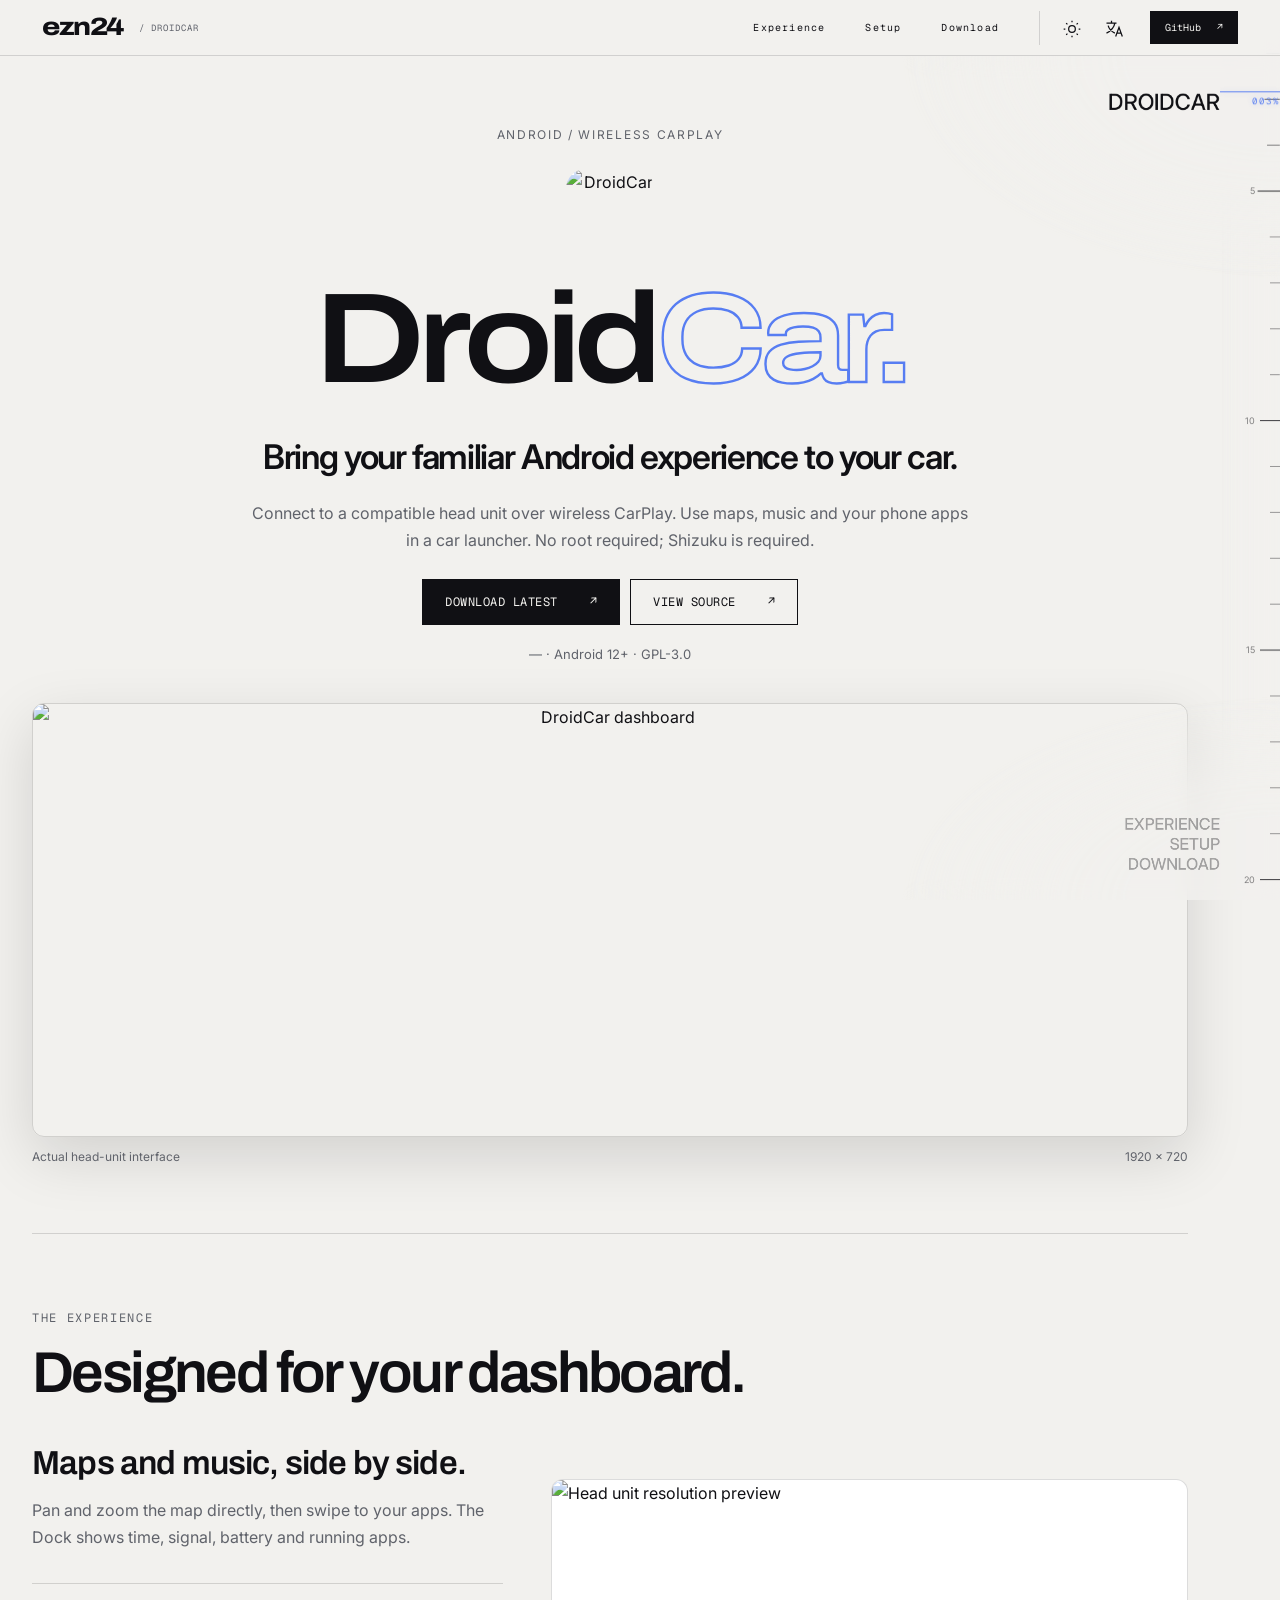
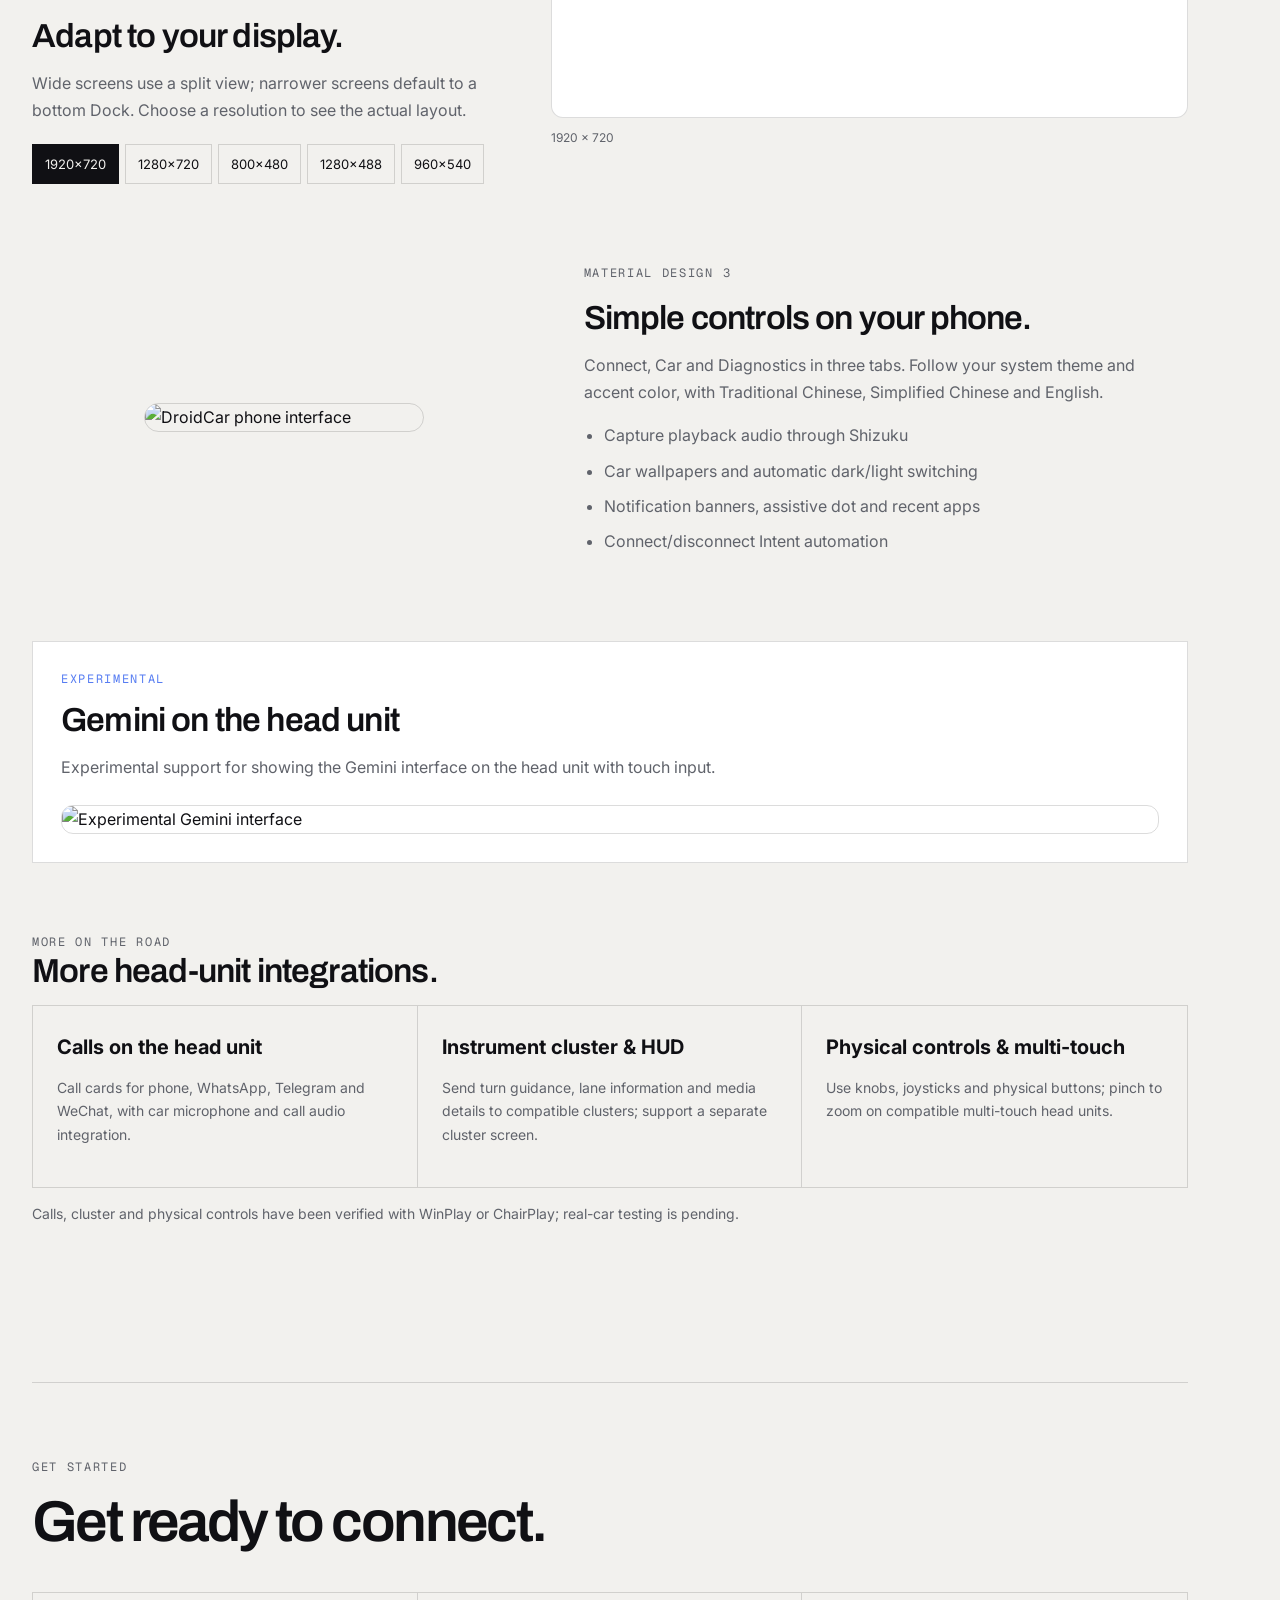
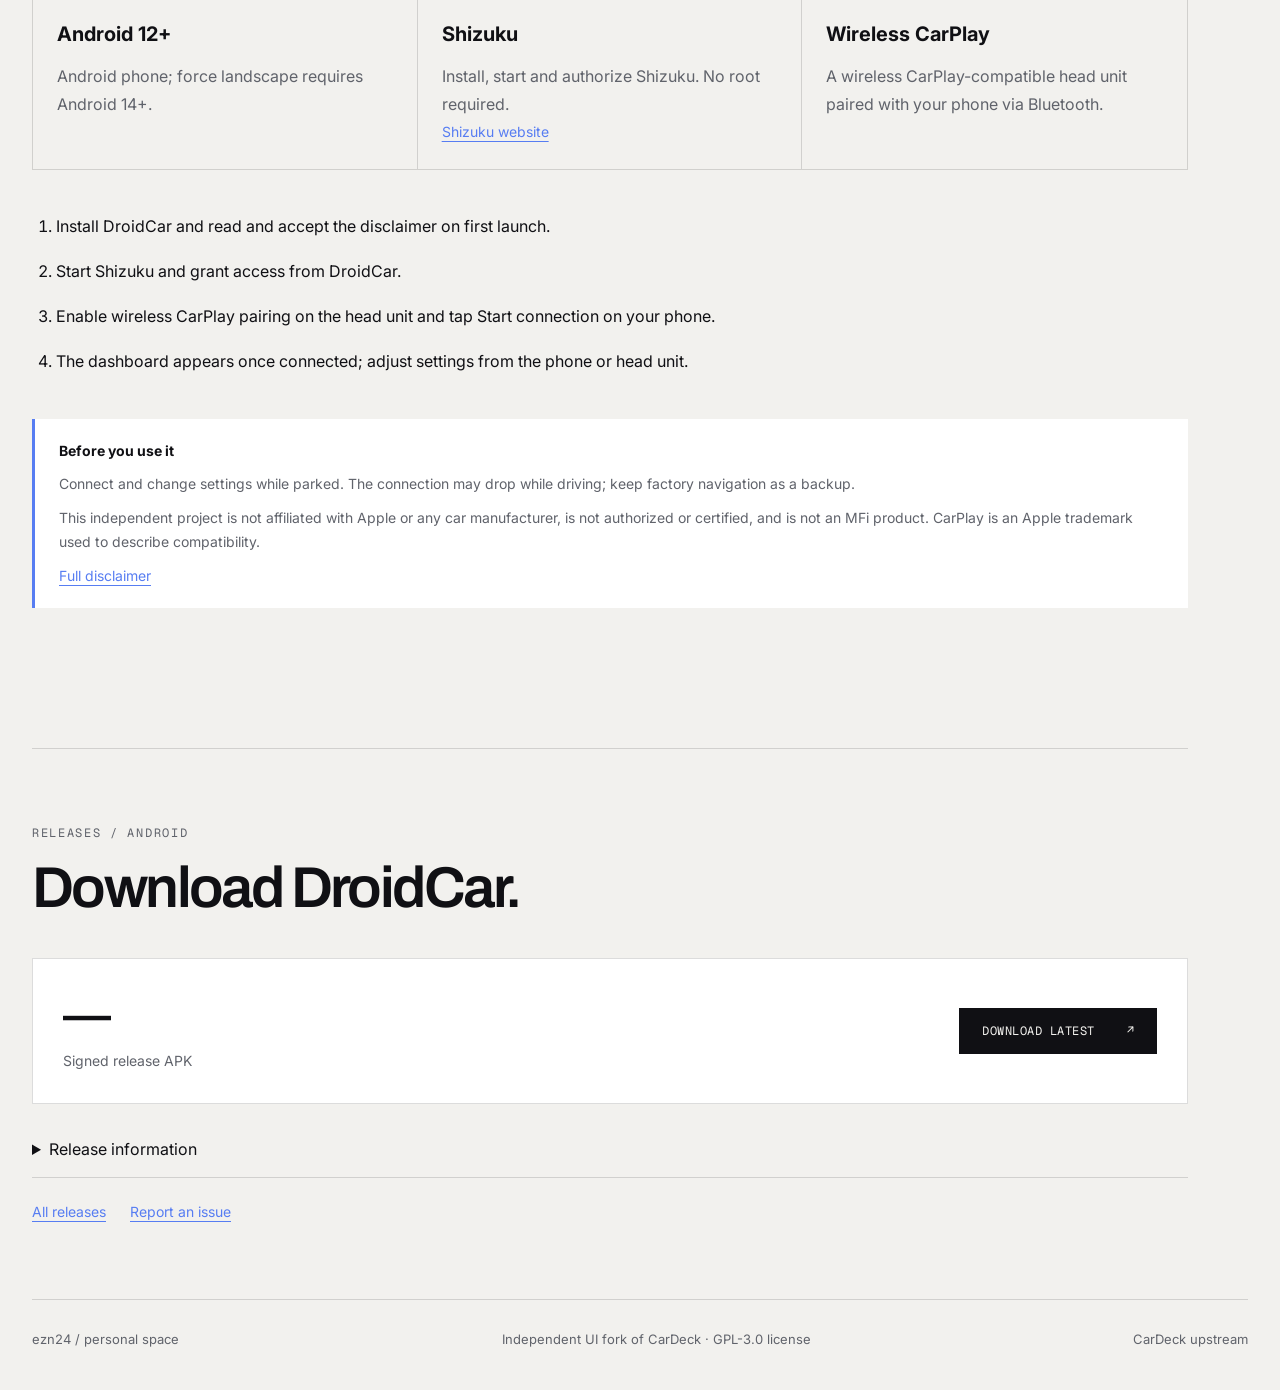
==== commit 04d2a962: "Update CarDeck Neo branding to DroidCar and render release Markdown safely" ====
--- a/cardeck-neo/index.html
+++ b/cardeck-neo/index.html
@@ -4,21 +4,22 @@
   <meta charset="utf-8">
   <meta name="viewport" content="width=device-width,initial-scale=1">
   <meta name="color-scheme" content="light dark">
-  <meta name="description" content="CarDeck Neo — Android 車載啟動器，透過無線 CarPlay 連接相容車機。">
-  <title>CarDeck Neo — ezn24</title>
+  <meta name="description" content="DroidCar — Android 車載啟動器，透過無線 CarPlay 連接相容車機。">
+  <title>DroidCar — ezn24</title>
   <script>try{const t=localStorage.getItem('ezn24-theme');if(['light','dark','system'].includes(t))document.documentElement.dataset.theme=t}catch{}</script>
-  <link rel="icon" href="https://raw.githubusercontent.com/ezn24/cardeck-neo/a60abd3bf1b0d217e867acc63d9ff0faf646448d/docs/images/icon.svg">
+  <link rel="icon" href="https://raw.githubusercontent.com/ezn24/DroidCar/a59ed732ad3df2bd374a5ba46d7207e10b6d17a9/docs/images/icon.svg">
   <link rel="preconnect" href="https://fonts.googleapis.com">
   <link rel="preconnect" href="https://fonts.gstatic.com" crossorigin>
   <link href="https://fonts.googleapis.com/css2?family=Archivo:wdth,wght@118,620;118,800&family=Geist+Mono:wght@400;500&family=Inter:wght@400;500;600;700&display=swap" rel="stylesheet">
-  <link rel="stylesheet" href="./style.css?v=4">
+  <link rel="stylesheet" href="./style.css?v=5">
   <link rel="stylesheet" href="../shared-motion.css?v=1">
-  <script src="./app.js?v=4" defer></script>
+  <script src="./vendor/marked.umd.js" defer></script>
+  <script src="./app.js?v=5" defer></script>
   <script src="../scroll-instrument.js?v=20261120-sections" defer></script>
 </head>
 <body>
   <header class="nav">
-    <a class="wordmark" href="../" aria-label="ezn24 首頁">ezn24<span class="nav-caption">/ CarDeck Neo</span></a>
+    <a class="wordmark" href="../" aria-label="ezn24 首頁">ezn24<span class="nav-caption">/ DroidCar</span></a>
     <nav aria-label="主要導覽"><a href="#experience" data-i="navExperience">體驗</a><a href="#setup" data-i="navSetup">安裝</a><a href="#download" data-i="navDownload">下載</a></nav>
     <div class="nav-controls">
       <div class="control-dropdown">
@@ -32,18 +33,18 @@
         <select id="language" hidden aria-label="介面語言"><option value="system">自動語言</option><option value="zh-Hant">繁體中文</option><option value="zh-Hans">简体中文</option><option value="en">English</option></select>
       </div>
     </div>
-    <a class="nav-github" href="https://github.com/ezn24/cardeck-neo"><span>GitHub</span><span class="nav-arrow" aria-hidden="true">↗</span></a>
+    <a class="nav-github" href="https://github.com/ezn24/DroidCar"><span>GitHub</span><span class="nav-arrow" aria-hidden="true">↗</span></a>
   </header>
   <main id="main" class="product-main">
-    <section id="overview" class="hero wrap hero-content" data-instrument-label="CARDECK NEO">
+    <section id="overview" class="hero wrap hero-content" data-instrument-label="DROIDCAR">
       <div class="eyebrow">ANDROID / WIRELESS CARPLAY</div>
-      <img class="icon" src="https://raw.githubusercontent.com/ezn24/cardeck-neo/a60abd3bf1b0d217e867acc63d9ff0faf646448d/docs/images/icon.svg" width="88" height="88" alt="CarDeck Neo">
-      <h1>CarDeck <em>Neo.</em></h1>
+      <img class="icon" src="https://raw.githubusercontent.com/ezn24/DroidCar/a59ed732ad3df2bd374a5ba46d7207e10b6d17a9/docs/images/icon.svg" width="88" height="88" alt="DroidCar">
+      <h1>Droid<em>Car.</em></h1>
       <p class="lead" data-i="tagline">把熟悉的 Android 體驗，帶到你的車機。</p>
       <p class="intro" data-i="intro">透過無線 CarPlay 連接相容車機，在車載啟動器中使用地圖、音樂與手機應用程式。無須 Root，需要 Shizuku。</p>
-      <div class="actions"><a class="button primary download-link" href="https://github.com/ezn24/cardeck-neo/releases/download/v0.1.42.231/CarDeck-Neo-0.1.42.231-release.apk"><span data-i="download">下載最新版</span><span aria-hidden="true">↗</span></a><a class="button" href="https://github.com/ezn24/cardeck-neo"><span data-i="source">查看原始碼</span><span aria-hidden="true">↗</span></a></div>
-      <div class="release-inline"><span class="version">v0.1.42.231</span> · Android 12+ · MIT</div>
-      <figure class="dashboard"><img src="https://raw.githubusercontent.com/ezn24/cardeck-neo/a60abd3bf1b0d217e867acc63d9ff0faf646448d/docs/screenshots/car-1920x720.png" alt="CarDeck Neo dashboard" width="1920" height="720" fetchpriority="high"><figcaption><span data-i="actual">實際車機介面</span><span>1920 × 720</span></figcaption></figure>
+      <div class="actions"><a class="button primary download-link" href="https://github.com/ezn24/DroidCar/releases/latest"><span data-i="download">下載最新版</span><span aria-hidden="true">↗</span></a><a class="button" href="https://github.com/ezn24/DroidCar"><span data-i="source">查看原始碼</span><span aria-hidden="true">↗</span></a></div>
+      <div class="release-inline"><span class="version">—</span> · Android 12+ · GPL-3.0</div>
+      <figure class="dashboard"><img src="https://raw.githubusercontent.com/ezn24/DroidCar/a59ed732ad3df2bd374a5ba46d7207e10b6d17a9/docs/screenshots/car-1920x720.png" alt="DroidCar dashboard" width="1920" height="720" fetchpriority="high"><figcaption><span data-i="actual">實際車機介面</span><span>1920 × 720</span></figcaption></figure>
     </section>
     <section id="experience" data-instrument-label="EXPERIENCE" class="wrap section">
       <div class="eyebrow reveal-target">THE EXPERIENCE</div><h2 class="reveal-target" data-i="experienceTitle">為車載介面而設計。</h2>
@@ -51,18 +52,19 @@
         <div><h3 data-i="dashboardTitle">地圖與音樂，並排呈現。</h3><p data-i="dashboardText">可直接拖曳、縮放地圖，並從主畫面切換至應用程式頁面。Dock 提供時間、訊號、電量和執行中的應用程式。</p>
         <div class="divider"></div><h3 data-i="layoutTitle">適應不同車機尺寸。</h3><p data-i="layoutText">寬螢幕使用左右分割，較窄螢幕預設將 Dock 移到底部。選擇尺寸查看實際畫面。</p>
         <div class="sizes" aria-label="Screen resolution"><button data-shot="car-1920x720.png" aria-pressed="true">1920×720</button><button data-shot="car-1280x720.png">1280×720</button><button data-shot="car-800x480.png">800×480</button><button data-shot="car-1280x488.png">1280×488</button><button data-shot="car-960x540.png">960×540</button></div></div>
-        <figure class="display-preview"><div class="resolution-frame" id="resolution-frame"><img id="resolution-image" src="https://raw.githubusercontent.com/ezn24/cardeck-neo/a60abd3bf1b0d217e867acc63d9ff0faf646448d/docs/screenshots/car-1920x720.png" alt="Head unit resolution preview" width="1920" height="720" loading="lazy"></div><figcaption id="resolution-caption">1920 × 720</figcaption></figure>
+        <figure class="display-preview"><div class="resolution-frame" id="resolution-frame"><img id="resolution-image" src="https://raw.githubusercontent.com/ezn24/DroidCar/a59ed732ad3df2bd374a5ba46d7207e10b6d17a9/docs/screenshots/car-1920x720.png" alt="Head unit resolution preview" width="1920" height="720" loading="lazy"></div><figcaption id="resolution-caption">1920 × 720</figcaption></figure>
       </div>
-      <div class="reveal-target feature-layout phone-layout"><img class="phone" src="https://raw.githubusercontent.com/ezn24/cardeck-neo/a60abd3bf1b0d217e867acc63d9ff0faf646448d/docs/screenshots/phone-home.png" alt="CarDeck Neo phone interface" loading="lazy"><div><div class="eyebrow">MATERIAL DESIGN 3</div><h3 data-i="phoneTitle">手機端，保持簡潔。</h3><p data-i="phoneText">連線、車機設定與診斷集中在三個分頁。跟隨系統深淺主題與主題色，支援繁體中文、簡體中文和英文。</p><ul class="feature-list"><li data-i="audio">透過 Shizuku 擷取系統播放音訊</li><li data-i="wallpaper">車機桌布、深淺主題自動切換</li><li data-i="notifications">通知橫幅、輔助圓點與最近使用的應用程式</li><li data-i="automation">連線／斷線 Intent 自動化</li></ul></div></div>
-      <div class="reveal-target gemini"><div class="eyebrow">EXPERIMENTAL</div><h3 data-i="geminiTitle">Gemini 車機整合</h3><p data-i="geminiText">實驗性功能，可在車機顯示 Gemini 介面並回應觸控。</p><img src="https://raw.githubusercontent.com/ezn24/cardeck-neo/a60abd3bf1b0d217e867acc63d9ff0faf646448d/docs/screenshots/car-gemini-1920x720.png" alt="Experimental Gemini interface" loading="lazy"></div>
+      <div class="reveal-target feature-layout phone-layout"><img class="phone" src="https://raw.githubusercontent.com/ezn24/DroidCar/a59ed732ad3df2bd374a5ba46d7207e10b6d17a9/docs/screenshots/phone-home.png" alt="DroidCar phone interface" loading="lazy"><div><div class="eyebrow">MATERIAL DESIGN 3</div><h3 data-i="phoneTitle">手機端，保持簡潔。</h3><p data-i="phoneText">連線、車機設定與診斷集中在三個分頁。跟隨系統深淺主題與主題色，支援繁體中文、簡體中文和英文。</p><ul class="feature-list"><li data-i="audio">透過 Shizuku 擷取系統播放音訊</li><li data-i="wallpaper">車機桌布、深淺主題自動切換</li><li data-i="notifications">通知橫幅、輔助圓點與最近使用的應用程式</li><li data-i="automation">連線／斷線 Intent 自動化</li></ul></div></div>
+      <div class="reveal-target gemini"><div class="eyebrow">EXPERIMENTAL</div><h3 data-i="geminiTitle">Gemini 車機整合</h3><p data-i="geminiText">實驗性功能，可在車機顯示 Gemini 介面並回應觸控。</p><img src="https://raw.githubusercontent.com/ezn24/DroidCar/a59ed732ad3df2bd374a5ba46d7207e10b6d17a9/docs/screenshots/car-gemini-1920x720.png" alt="Experimental Gemini interface" loading="lazy"></div>
+      <div class="reveal-target new-features"><div class="eyebrow">MORE ON THE ROAD</div><h3 data-i="newFeatures">更多車機整合功能。</h3><div class="feature-grid"><article><h4 data-i="callsTitle">車機通話</h4><p data-i="callsText">支援電話及 WhatsApp、Telegram、微信通話卡片，車機麥克風與通話音訊整合。</p></article><article><h4 data-i="clusterTitle">儀表與 HUD</h4><p data-i="clusterText">向相容儀表傳送轉向導航、車道指示與播放資訊；支援獨立的儀表副螢幕。</p></article><article><h4 data-i="controlsTitle">旋鈕與多指觸控</h4><p data-i="controlsText">支援車機旋鈕、搖桿與實體按鍵操作，相容車機可使用雙指縮放。</p></article></div><p class="feature-note" data-i="tested">通話、儀表與旋鈕功能已在 WinPlay 或 ChairPlay 驗證，尚未實車測試。</p></div>
     </section>
     <section id="setup" data-instrument-label="SETUP" class="wrap section"><div class="eyebrow reveal-target">GET STARTED</div><h2 class="reveal-target" data-i="setupTitle">準備好，開始連線。</h2>
       <div class="reveal-target requirements"><div><strong>Android 12+</strong><p data-i="reqAndroid">Android 手機；強制橫向需要 Android 14+。</p></div><div><strong>Shizuku</strong><p data-i="reqShizuku">安裝、啟動並授權 Shizuku，無須 Root。</p><a href="https://shizuku.rikka.app/" data-i="shizukuLink">Shizuku 官方網站</a></div><div><strong>Wireless CarPlay</strong><p data-i="reqCar">支援無線 CarPlay 的車機，已與手機透過藍牙配對。</p></div></div>
-      <ol class="reveal-target steps"><li data-i="step1">安裝 CarDeck Neo，首次啟動時閱讀並同意免責聲明。</li><li data-i="step2">啟動 Shizuku，並在 CarDeck Neo 首頁授權。</li><li data-i="step3">開啟車機的無線 CarPlay 配對模式，在手機點選開始連線。</li><li data-i="step4">連線後車機會出現主畫面，可透過手機或車機設定調整。</li></ol>
-      <aside class="reveal-target notice"><strong data-i="safetyTitle">使用前請注意</strong><p data-i="safety">請在停車時連線與調整設定。行駛途中可能斷線，請保留原廠導航作為備援。</p><p data-i="unofficial">本專案與 Apple 或車廠無隸屬關係，未獲授權或認證，並非 MFi 產品。CarPlay 為 Apple 商標，僅用於說明相容性。</p><a href="https://github.com/ezn24/cardeck-neo/blob/main/DISCLAIMER.md" data-i="disclaimer">完整免責聲明</a></aside>
+      <ol class="reveal-target steps"><li data-i="step1">安裝 DroidCar，首次啟動時閱讀並同意免責聲明。</li><li data-i="step2">啟動 Shizuku，並在 DroidCar 首頁授權。</li><li data-i="step3">開啟車機的無線 CarPlay 配對模式，在手機點選開始連線。</li><li data-i="step4">連線後車機會出現主畫面，可透過手機或車機設定調整。</li></ol>
+      <aside class="reveal-target notice"><strong data-i="safetyTitle">使用前請注意</strong><p data-i="safety">請在停車時連線與調整設定。行駛途中可能斷線，請保留原廠導航作為備援。</p><p data-i="unofficial">本專案與 Apple 或車廠無隸屬關係，未獲授權或認證，並非 MFi 產品。CarPlay 為 Apple 商標，僅用於說明相容性。</p><a href="https://github.com/ezn24/DroidCar/blob/neo/DISCLAIMER.md" data-i="disclaimer">完整免責聲明</a></aside>
     </section>
-    <section id="download" data-instrument-label="DOWNLOAD" class="wrap section"><div class="eyebrow reveal-target">RELEASES / ANDROID</div><h2 class="reveal-target" data-i="downloadTitle">下載 CarDeck Neo。</h2><div class="reveal-target download-panel"><div><strong class="version">v0.1.42.231</strong><p id="release-date"></p><p id="release-info" data-i="signed">正式簽名 APK</p></div><a class="button primary download-link" href="https://github.com/ezn24/cardeck-neo/releases/download/v0.1.42.231/CarDeck-Neo-0.1.42.231-release.apk"><span data-i="download">下載最新版</span><span aria-hidden="true">↗</span></a></div><details><summary data-i="details">版本資訊</summary><pre id="release-notes"></pre></details><div class="inline-links"><a href="https://github.com/ezn24/cardeck-neo/releases" data-i="releases">所有版本</a><a href="https://github.com/ezn24/cardeck-neo/issues" data-i="issues">問題回報</a></div></section>
+    <section id="download" data-instrument-label="DOWNLOAD" class="wrap section"><div class="eyebrow reveal-target">RELEASES / ANDROID</div><h2 class="reveal-target" data-i="downloadTitle">下載 DroidCar。</h2><div class="reveal-target download-panel"><div><strong class="version">—</strong><p id="release-date"></p><p id="release-info" data-i="signed">正式簽名 APK</p></div><a class="button primary download-link" href="https://github.com/ezn24/DroidCar/releases/latest"><span data-i="download">下載最新版</span><span aria-hidden="true">↗</span></a></div><details><summary data-i="details">版本資訊</summary><div id="release-notes" class="release-markdown" aria-live="polite"></div></details><div class="inline-links"><a href="https://github.com/ezn24/DroidCar/releases" data-i="releases">所有版本</a><a href="https://github.com/ezn24/DroidCar/issues" data-i="issues">問題回報</a></div></section>
   </main>
-  <footer class="wrap"><a href="../">ezn24 / personal space</a><span data-i="credits">基於 CarDeck 的獨立 UI 衍生專案 · MIT 授權</span><a href="https://github.com/shaonialife/cardeck">CarDeck upstream</a></footer>
+  <footer class="wrap"><a href="../">ezn24 / personal space</a><span data-i="credits">基於 CarDeck 的獨立 UI 衍生專案 · GPL-3.0 授權</span><a href="https://github.com/shaonialife/cardeck">CarDeck upstream</a></footer>
 </body>
 </html>
--- a/cardeck-neo/style.css
+++ b/cardeck-neo/style.css
@@ -10,3 +10,6 @@
 /* Shared navigation and motion foundations. */
 html{scroll-padding-top:76px}body{font-family:Inter,"Noto Sans TC","PingFang TC","Microsoft JhengHei",sans-serif;overflow-x:clip}.nav{height:56px;padding-block:0;flex-wrap:nowrap;backdrop-filter:blur(12px);background:color-mix(in srgb,var(--bg) 94%,transparent)}.wordmark{display:flex;align-items:center;white-space:nowrap;font-family:Archivo,sans-serif;font-stretch:118%;font-weight:800}.nav-caption{color:var(--muted)}.nav nav{margin-left:auto;display:flex;width:auto;order:0;border:0;padding:0}.nav-github{border:1px solid var(--ink);white-space:nowrap}.button{gap:32px;min-height:46px;font:12px "Geist Mono",monospace;text-transform:uppercase;letter-spacing:.5px;border-radius:0}.button:hover{transform:none}.button.primary{border-color:var(--ink)}.button>span[data-i]{transform:none!important}.hero em{paint-order:stroke fill}.sizes button{position:relative;isolation:isolate;overflow:hidden;transition:color .25s,border-color .25s}.sizes button:before{content:"";position:absolute;inset:0;z-index:-1;background:var(--ink);transform:translateY(101%);transition:transform .3s cubic-bezier(.2,.8,.2,1)}.sizes button:hover,.sizes button:focus-visible{color:var(--bg);border-color:var(--ink)}.sizes button:hover:before,.sizes button:focus-visible:before{transform:translateY(0)}.sizes button[aria-pressed=true]{background:var(--ink);color:var(--bg)}.hero-content>:nth-child(8){animation-delay:.58s}.section .eyebrow{font-family:"Geist Mono",monospace}.nav-controls{margin-left:0}.control-menu button{color:var(--ink)}.control-menu button:hover{color:var(--bg)}
 @media(max-width:600px){.nav{height:56px;gap:8px}.nav nav{order:0;width:auto;border:0;padding:0;justify-content:flex-start}.nav .nav-caption{display:none}.button{gap:18px;font-size:10px}.hero .button{padding:11px 15px}.hero em{-webkit-text-stroke:2.4px var(--accent)}}
+
+/* Release notes use semantic GitHub-flavored Markdown, styled for both themes. */
+.release-markdown{font:14px/1.75 Inter,"Noto Sans TC",sans-serif;color:var(--ink);overflow-wrap:anywhere;padding:20px 0 12px;max-width:100%}.release-markdown h1,.release-markdown h2,.release-markdown h3,.release-markdown h4,.release-markdown h5,.release-markdown h6{font-family:Archivo,Inter,sans-serif;font-weight:620;line-height:1.35;letter-spacing:-.025em;margin:24px 0 12px}.release-markdown h1,.release-markdown h2{font-size:24px;border-bottom:1px solid var(--line);padding-bottom:10px}.release-markdown h3{font-size:19px}.release-markdown h4,.release-markdown h5,.release-markdown h6{font-size:16px}.release-markdown :first-child{margin-top:0}.release-markdown p{margin:0 0 14px}.release-markdown ul,.release-markdown ol{padding-left:24px;margin:0 0 16px}.release-markdown li{margin:6px 0}.release-markdown a{color:var(--accent);text-decoration:underline;text-underline-offset:3px}.release-markdown code{font:12px/1.6 "Geist Mono",monospace;background:var(--surface);border:1px solid var(--line);padding:2px 4px;border-radius:4px;overflow-wrap:anywhere}.release-markdown pre{white-space:pre;overflow:auto;padding:14px;background:var(--surface);border:1px solid var(--line)}.release-markdown pre code{border:0;padding:0;background:none}.release-markdown blockquote{margin:16px 0;padding:0 14px;border-left:3px solid var(--accent);color:var(--muted)}.release-markdown hr{border:0;border-top:1px solid var(--line);margin:20px 0}.release-markdown table{display:block;max-width:100%;overflow:auto;border-collapse:collapse}.release-markdown th,.release-markdown td{border:1px solid var(--line);padding:8px 12px}.new-features{margin-top:70px}.feature-grid{display:grid;grid-template-columns:repeat(3,minmax(0,1fr));border:1px solid var(--line)}.feature-grid article{padding:24px;border-right:1px solid var(--line)}.feature-grid article:last-child{border:0}.feature-grid h4{font-size:20px;margin:0 0 12px}.feature-grid p,.feature-note{color:var(--muted);font-size:14px}.feature-note{margin-top:14px}@media(max-width:760px){.feature-grid{grid-template-columns:1fr}.feature-grid article{border-right:0;border-bottom:1px solid var(--line)}}
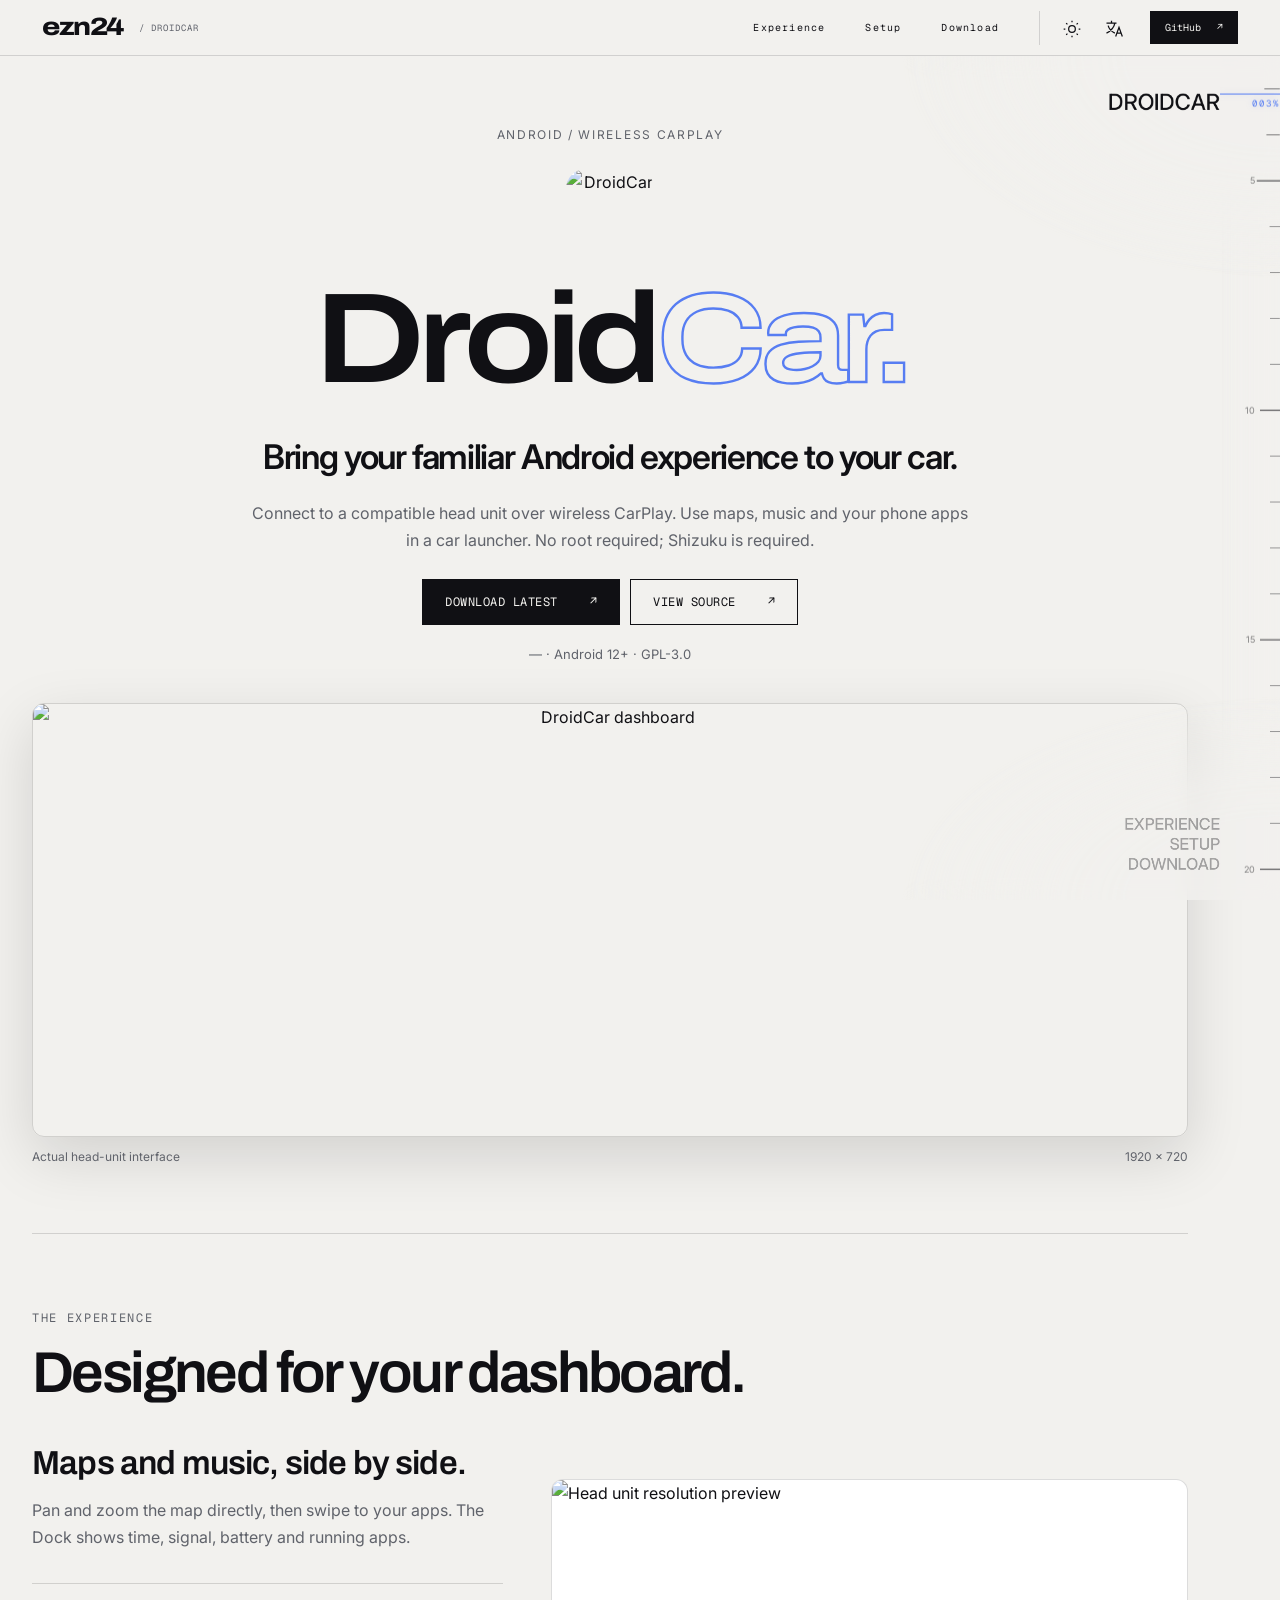
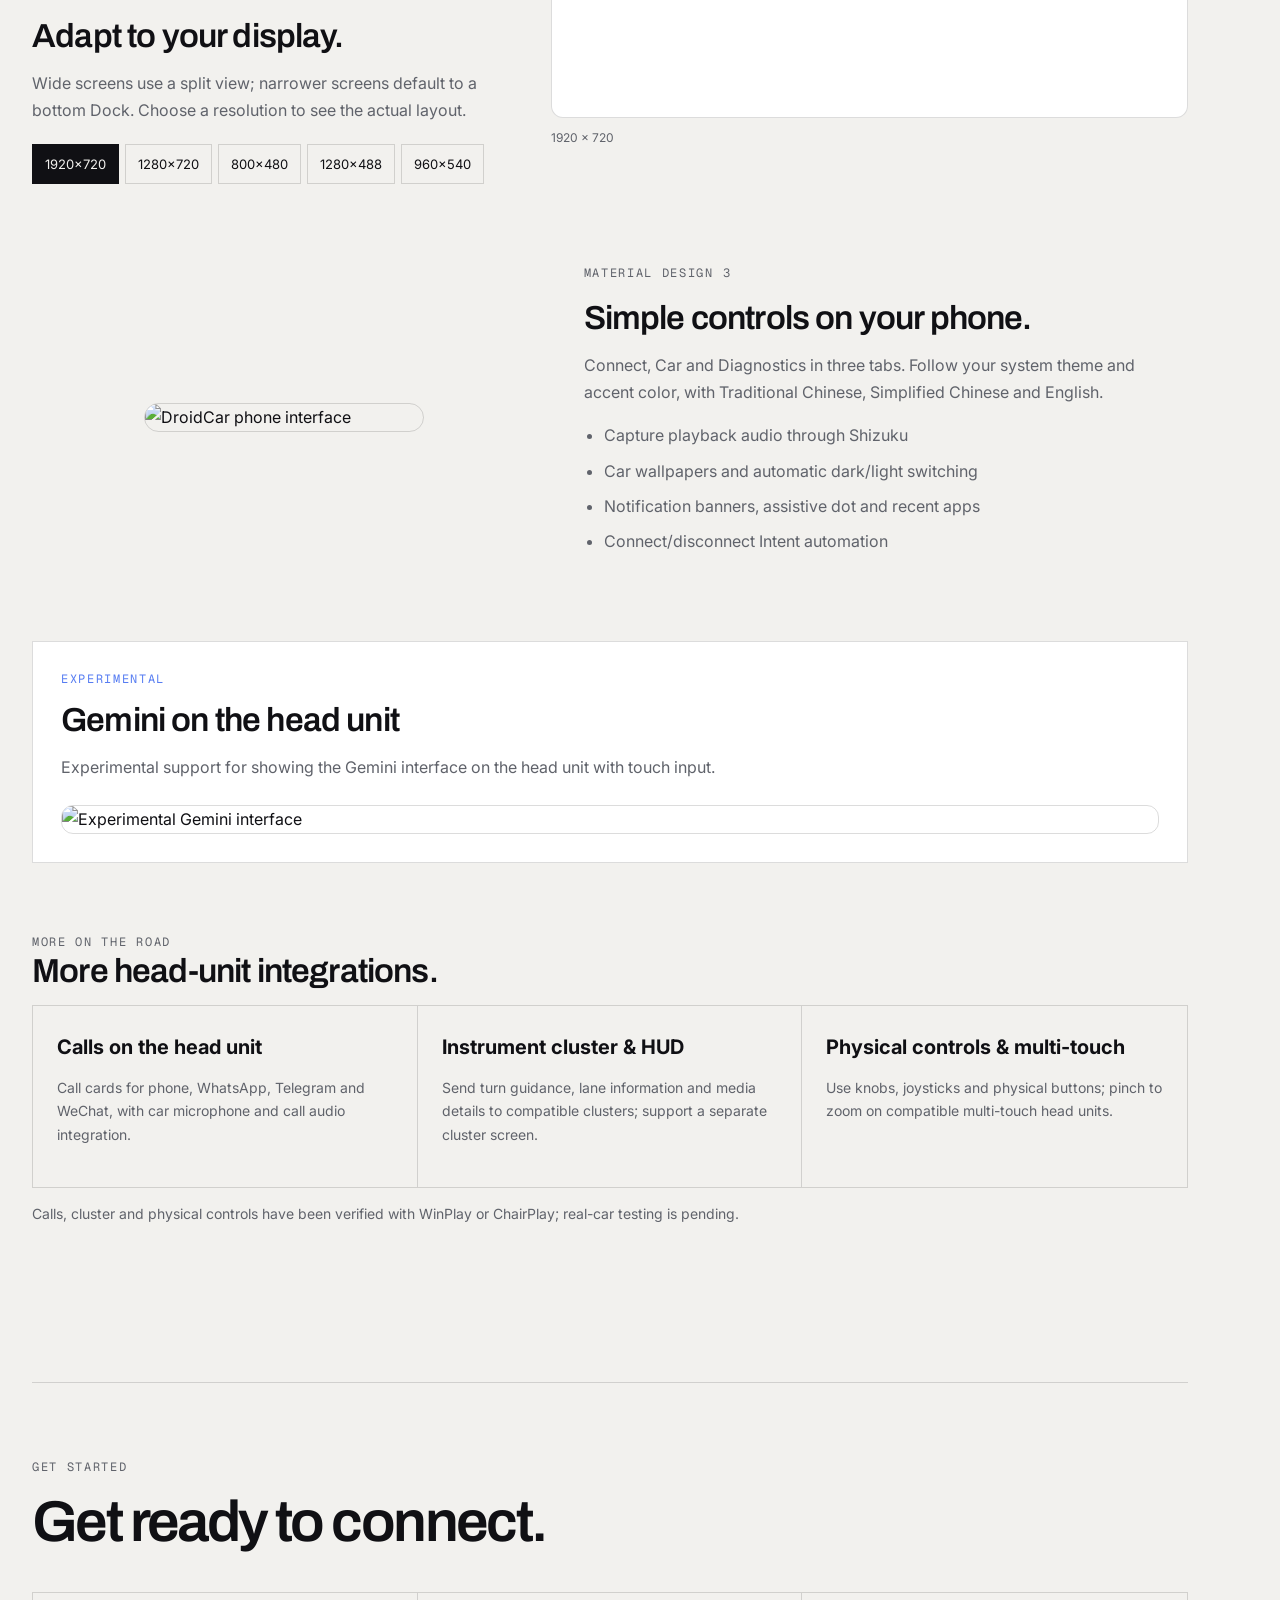
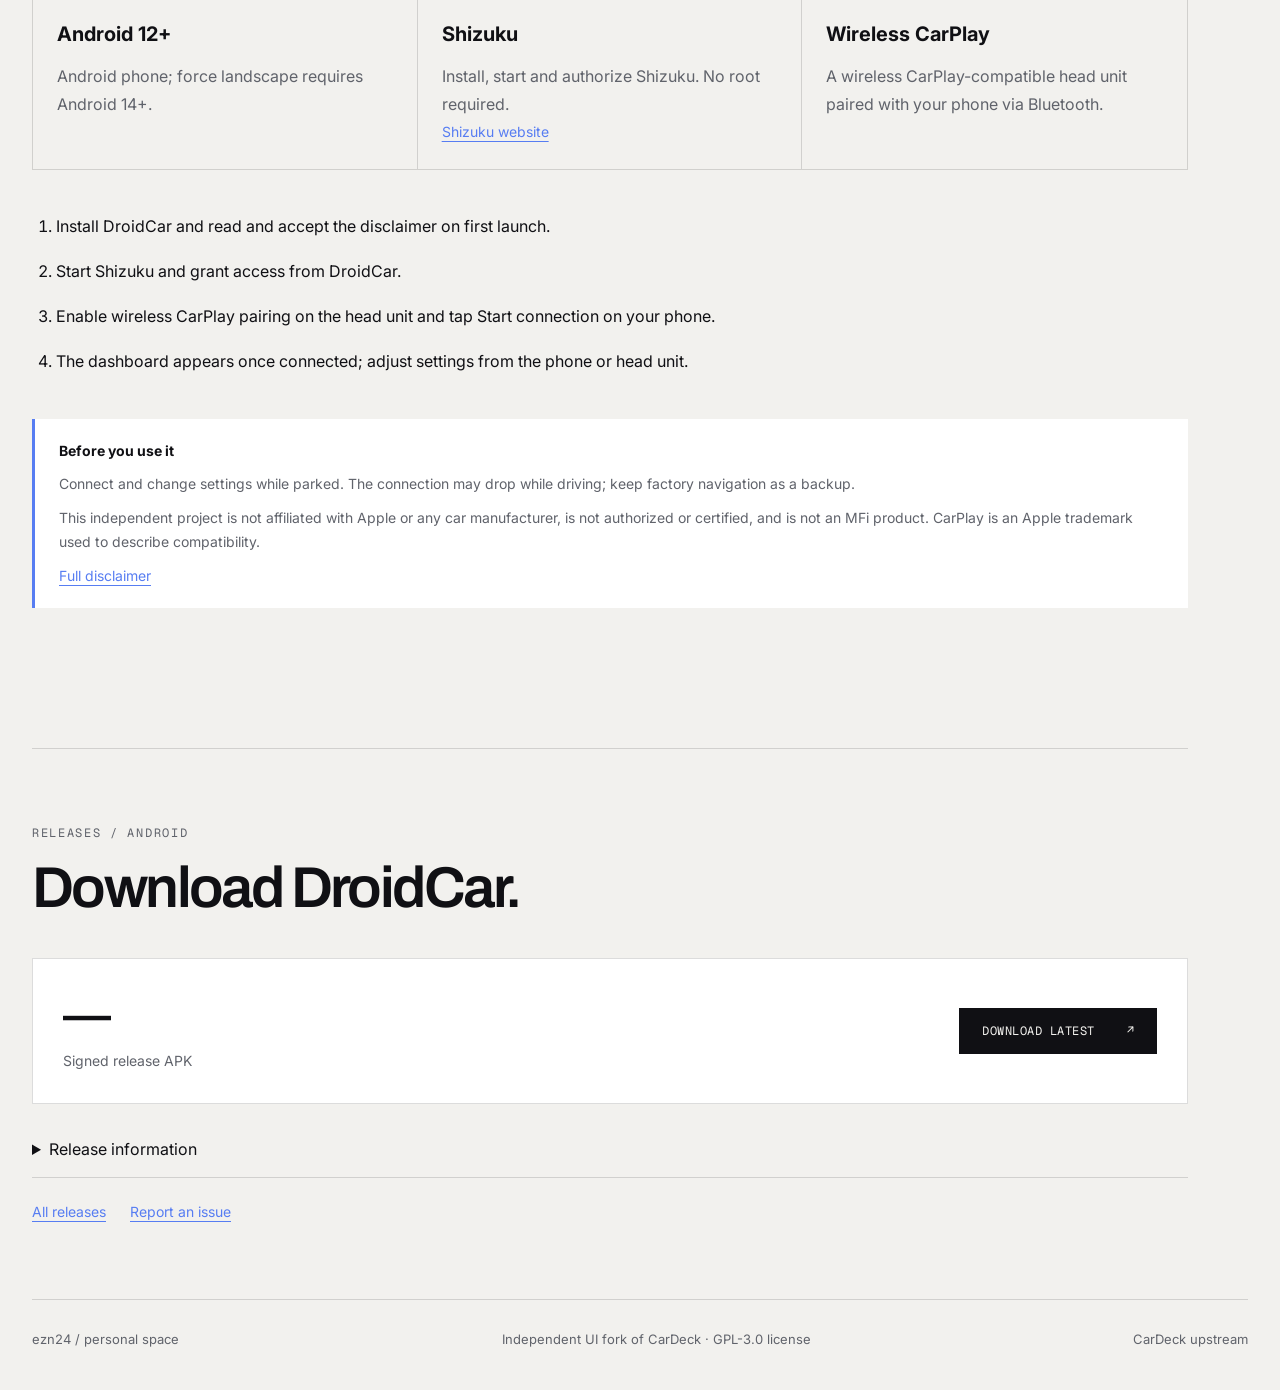
==== commit 19002dd9: "Move DroidCar product page to /droidcar/ and redirect legacy URL" ====
--- a/cardeck-neo/index.html
+++ b/cardeck-neo/index.html
@@ -1,70 +1,12 @@
 <!doctype html>
-<html lang="zh-Hant" data-theme="system">
+<html lang="zh-Hant">
 <head>
   <meta charset="utf-8">
-  <meta name="viewport" content="width=device-width,initial-scale=1">
-  <meta name="color-scheme" content="light dark">
-  <meta name="description" content="DroidCar — Android 車載啟動器，透過無線 CarPlay 連接相容車機。">
+  <meta name="viewport" content="width=device-width, initial-scale=1">
   <title>DroidCar — ezn24</title>
-  <script>try{const t=localStorage.getItem('ezn24-theme');if(['light','dark','system'].includes(t))document.documentElement.dataset.theme=t}catch{}</script>
-  <link rel="icon" href="https://raw.githubusercontent.com/ezn24/DroidCar/a59ed732ad3df2bd374a5ba46d7207e10b6d17a9/docs/images/icon.svg">
-  <link rel="preconnect" href="https://fonts.googleapis.com">
-  <link rel="preconnect" href="https://fonts.gstatic.com" crossorigin>
-  <link href="https://fonts.googleapis.com/css2?family=Archivo:wdth,wght@118,620;118,800&family=Geist+Mono:wght@400;500&family=Inter:wght@400;500;600;700&display=swap" rel="stylesheet">
-  <link rel="stylesheet" href="./style.css?v=5">
-  <link rel="stylesheet" href="../shared-motion.css?v=1">
-  <script src="./vendor/marked.umd.js" defer></script>
-  <script src="./app.js?v=5" defer></script>
-  <script src="../scroll-instrument.js?v=20261120-sections" defer></script>
+  <link rel="canonical" href="https://ezn24.github.io/droidcar/">
+  <script>location.replace('/droidcar/'+location.search+location.hash);</script>
+  <noscript><meta http-equiv="refresh" content="0;url=/droidcar/"></noscript>
 </head>
-<body>
-  <header class="nav">
-    <a class="wordmark" href="../" aria-label="ezn24 首頁">ezn24<span class="nav-caption">/ DroidCar</span></a>
-    <nav aria-label="主要導覽"><a href="#experience" data-i="navExperience">體驗</a><a href="#setup" data-i="navSetup">安裝</a><a href="#download" data-i="navDownload">下載</a></nav>
-    <div class="nav-controls">
-      <div class="control-dropdown">
-        <button type="button" id="theme-trigger" class="icon-button" aria-label="外觀主題" aria-haspopup="menu" aria-expanded="false" aria-controls="theme-menu"><svg class="theme-glyph" viewBox="0 0 24 24" fill="none" stroke="currentColor" stroke-width="1.5" aria-hidden="true"><circle cx="12" cy="12" r="4"/><path d="M12 2v2m0 16v2M2 12h2m16 0h2M5 5l1.5 1.5m11 11L19 19M5 19l1.5-1.5m11-11L19 5"/></svg></button>
-        <div id="theme-menu" class="control-menu" role="menu" aria-label="外觀主題" hidden></div>
-        <select id="theme" hidden aria-label="外觀主題"><option value="system">跟隨系統</option><option value="light">淺色</option><option value="dark">深色</option></select>
-      </div>
-      <div class="control-dropdown">
-        <button type="button" id="language-trigger" class="icon-button" aria-label="介面語言" aria-haspopup="menu" aria-expanded="false" aria-controls="language-menu"><svg viewBox="0 0 24 24" fill="none" stroke="currentColor" stroke-width="1.5" aria-hidden="true"><path d="M3 5h12M9 2v3m4 0c-1 6-4 9-10 12M5 8c1 4 4 7 8 9m1 4 4-11 4 11m-6.5-4h5"/></svg></button>
-        <div id="language-menu" class="control-menu" role="menu" aria-label="介面語言" hidden></div>
-        <select id="language" hidden aria-label="介面語言"><option value="system">自動語言</option><option value="zh-Hant">繁體中文</option><option value="zh-Hans">简体中文</option><option value="en">English</option></select>
-      </div>
-    </div>
-    <a class="nav-github" href="https://github.com/ezn24/DroidCar"><span>GitHub</span><span class="nav-arrow" aria-hidden="true">↗</span></a>
-  </header>
-  <main id="main" class="product-main">
-    <section id="overview" class="hero wrap hero-content" data-instrument-label="DROIDCAR">
-      <div class="eyebrow">ANDROID / WIRELESS CARPLAY</div>
-      <img class="icon" src="https://raw.githubusercontent.com/ezn24/DroidCar/a59ed732ad3df2bd374a5ba46d7207e10b6d17a9/docs/images/icon.svg" width="88" height="88" alt="DroidCar">
-      <h1>Droid<em>Car.</em></h1>
-      <p class="lead" data-i="tagline">把熟悉的 Android 體驗，帶到你的車機。</p>
-      <p class="intro" data-i="intro">透過無線 CarPlay 連接相容車機，在車載啟動器中使用地圖、音樂與手機應用程式。無須 Root，需要 Shizuku。</p>
-      <div class="actions"><a class="button primary download-link" href="https://github.com/ezn24/DroidCar/releases/latest"><span data-i="download">下載最新版</span><span aria-hidden="true">↗</span></a><a class="button" href="https://github.com/ezn24/DroidCar"><span data-i="source">查看原始碼</span><span aria-hidden="true">↗</span></a></div>
-      <div class="release-inline"><span class="version">—</span> · Android 12+ · GPL-3.0</div>
-      <figure class="dashboard"><img src="https://raw.githubusercontent.com/ezn24/DroidCar/a59ed732ad3df2bd374a5ba46d7207e10b6d17a9/docs/screenshots/car-1920x720.png" alt="DroidCar dashboard" width="1920" height="720" fetchpriority="high"><figcaption><span data-i="actual">實際車機介面</span><span>1920 × 720</span></figcaption></figure>
-    </section>
-    <section id="experience" data-instrument-label="EXPERIENCE" class="wrap section">
-      <div class="eyebrow reveal-target">THE EXPERIENCE</div><h2 class="reveal-target" data-i="experienceTitle">為車載介面而設計。</h2>
-      <div class="reveal-target feature-layout">
-        <div><h3 data-i="dashboardTitle">地圖與音樂，並排呈現。</h3><p data-i="dashboardText">可直接拖曳、縮放地圖，並從主畫面切換至應用程式頁面。Dock 提供時間、訊號、電量和執行中的應用程式。</p>
-        <div class="divider"></div><h3 data-i="layoutTitle">適應不同車機尺寸。</h3><p data-i="layoutText">寬螢幕使用左右分割，較窄螢幕預設將 Dock 移到底部。選擇尺寸查看實際畫面。</p>
-        <div class="sizes" aria-label="Screen resolution"><button data-shot="car-1920x720.png" aria-pressed="true">1920×720</button><button data-shot="car-1280x720.png">1280×720</button><button data-shot="car-800x480.png">800×480</button><button data-shot="car-1280x488.png">1280×488</button><button data-shot="car-960x540.png">960×540</button></div></div>
-        <figure class="display-preview"><div class="resolution-frame" id="resolution-frame"><img id="resolution-image" src="https://raw.githubusercontent.com/ezn24/DroidCar/a59ed732ad3df2bd374a5ba46d7207e10b6d17a9/docs/screenshots/car-1920x720.png" alt="Head unit resolution preview" width="1920" height="720" loading="lazy"></div><figcaption id="resolution-caption">1920 × 720</figcaption></figure>
-      </div>
-      <div class="reveal-target feature-layout phone-layout"><img class="phone" src="https://raw.githubusercontent.com/ezn24/DroidCar/a59ed732ad3df2bd374a5ba46d7207e10b6d17a9/docs/screenshots/phone-home.png" alt="DroidCar phone interface" loading="lazy"><div><div class="eyebrow">MATERIAL DESIGN 3</div><h3 data-i="phoneTitle">手機端，保持簡潔。</h3><p data-i="phoneText">連線、車機設定與診斷集中在三個分頁。跟隨系統深淺主題與主題色，支援繁體中文、簡體中文和英文。</p><ul class="feature-list"><li data-i="audio">透過 Shizuku 擷取系統播放音訊</li><li data-i="wallpaper">車機桌布、深淺主題自動切換</li><li data-i="notifications">通知橫幅、輔助圓點與最近使用的應用程式</li><li data-i="automation">連線／斷線 Intent 自動化</li></ul></div></div>
-      <div class="reveal-target gemini"><div class="eyebrow">EXPERIMENTAL</div><h3 data-i="geminiTitle">Gemini 車機整合</h3><p data-i="geminiText">實驗性功能，可在車機顯示 Gemini 介面並回應觸控。</p><img src="https://raw.githubusercontent.com/ezn24/DroidCar/a59ed732ad3df2bd374a5ba46d7207e10b6d17a9/docs/screenshots/car-gemini-1920x720.png" alt="Experimental Gemini interface" loading="lazy"></div>
-      <div class="reveal-target new-features"><div class="eyebrow">MORE ON THE ROAD</div><h3 data-i="newFeatures">更多車機整合功能。</h3><div class="feature-grid"><article><h4 data-i="callsTitle">車機通話</h4><p data-i="callsText">支援電話及 WhatsApp、Telegram、微信通話卡片，車機麥克風與通話音訊整合。</p></article><article><h4 data-i="clusterTitle">儀表與 HUD</h4><p data-i="clusterText">向相容儀表傳送轉向導航、車道指示與播放資訊；支援獨立的儀表副螢幕。</p></article><article><h4 data-i="controlsTitle">旋鈕與多指觸控</h4><p data-i="controlsText">支援車機旋鈕、搖桿與實體按鍵操作，相容車機可使用雙指縮放。</p></article></div><p class="feature-note" data-i="tested">通話、儀表與旋鈕功能已在 WinPlay 或 ChairPlay 驗證，尚未實車測試。</p></div>
-    </section>
-    <section id="setup" data-instrument-label="SETUP" class="wrap section"><div class="eyebrow reveal-target">GET STARTED</div><h2 class="reveal-target" data-i="setupTitle">準備好，開始連線。</h2>
-      <div class="reveal-target requirements"><div><strong>Android 12+</strong><p data-i="reqAndroid">Android 手機；強制橫向需要 Android 14+。</p></div><div><strong>Shizuku</strong><p data-i="reqShizuku">安裝、啟動並授權 Shizuku，無須 Root。</p><a href="https://shizuku.rikka.app/" data-i="shizukuLink">Shizuku 官方網站</a></div><div><strong>Wireless CarPlay</strong><p data-i="reqCar">支援無線 CarPlay 的車機，已與手機透過藍牙配對。</p></div></div>
-      <ol class="reveal-target steps"><li data-i="step1">安裝 DroidCar，首次啟動時閱讀並同意免責聲明。</li><li data-i="step2">啟動 Shizuku，並在 DroidCar 首頁授權。</li><li data-i="step3">開啟車機的無線 CarPlay 配對模式，在手機點選開始連線。</li><li data-i="step4">連線後車機會出現主畫面，可透過手機或車機設定調整。</li></ol>
-      <aside class="reveal-target notice"><strong data-i="safetyTitle">使用前請注意</strong><p data-i="safety">請在停車時連線與調整設定。行駛途中可能斷線，請保留原廠導航作為備援。</p><p data-i="unofficial">本專案與 Apple 或車廠無隸屬關係，未獲授權或認證，並非 MFi 產品。CarPlay 為 Apple 商標，僅用於說明相容性。</p><a href="https://github.com/ezn24/DroidCar/blob/neo/DISCLAIMER.md" data-i="disclaimer">完整免責聲明</a></aside>
-    </section>
-    <section id="download" data-instrument-label="DOWNLOAD" class="wrap section"><div class="eyebrow reveal-target">RELEASES / ANDROID</div><h2 class="reveal-target" data-i="downloadTitle">下載 DroidCar。</h2><div class="reveal-target download-panel"><div><strong class="version">—</strong><p id="release-date"></p><p id="release-info" data-i="signed">正式簽名 APK</p></div><a class="button primary download-link" href="https://github.com/ezn24/DroidCar/releases/latest"><span data-i="download">下載最新版</span><span aria-hidden="true">↗</span></a></div><details><summary data-i="details">版本資訊</summary><div id="release-notes" class="release-markdown" aria-live="polite"></div></details><div class="inline-links"><a href="https://github.com/ezn24/DroidCar/releases" data-i="releases">所有版本</a><a href="https://github.com/ezn24/DroidCar/issues" data-i="issues">問題回報</a></div></section>
-  </main>
-  <footer class="wrap"><a href="../">ezn24 / personal space</a><span data-i="credits">基於 CarDeck 的獨立 UI 衍生專案 · GPL-3.0 授權</span><a href="https://github.com/shaonialife/cardeck">CarDeck upstream</a></footer>
-</body>
+<body><p>CarDeck Neo is now DroidCar. <a href="/droidcar/">DroidCar</a></p></body>
 </html>
